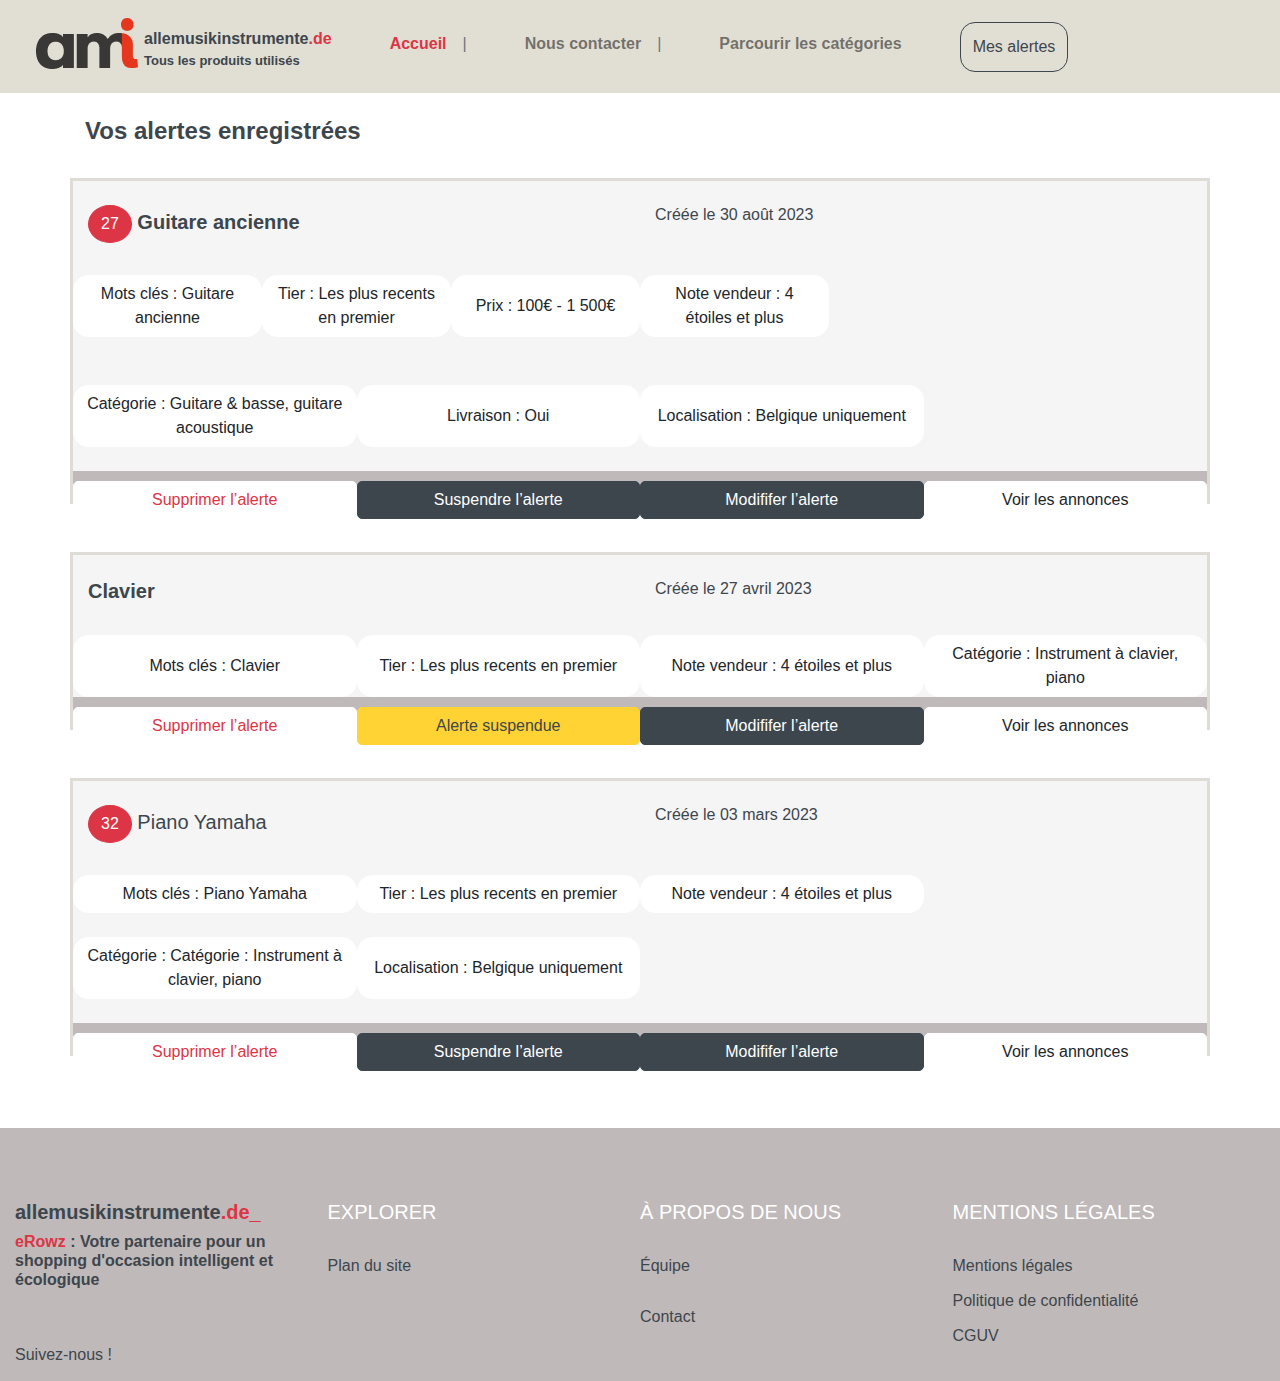
==== alerts.html @ 77f01dce "add assets" ====
<html>
    <head>
      <meta charset="utf-8">
      <meta name="viewport" content="width=device-width, initial-scale=1">
      <link rel="stylesheet" href="https://cdnjs.cloudflare.com/ajax/libs/font-awesome/6.4.2/css/all.min.css" integrity="sha512-z3gLpd7yknf1YoNbCzqRKc4qyor8gaKU1qmn+CShxbuBusANI9QpRohGBreCFkKxLhei6S9CQXFEbbKuqLg0DA==" crossorigin="anonymous" referrerpolicy="no-referrer" />
      <link rel="stylesheet" href="assets/css/bootstrap.css">
            <link rel="stylesheet" href="assets/css/style.css">
      <title>Document</title>
    </head>
    <body class="alert-body">
      <nav class="navbar navbar-expand-lg navbar-light main-nav">
          <a class="navbar-brand"><img src="assets\images\logo.png"></a>
         <button class="navbar-toggler" type="button" data-toggle="collapse" data-target="#navbarTogglerDemo01" aria-controls="navbarTogglerDemo01" aria-expanded="false" aria-label="Toggle navigation">
            <span class="fa fa-square"></span>
          </button>          
          <div class="collapse navbar-collapse" id="navbarTogglerDemo01">
          <ul class="navbar-nav mr-auto mt-2 mt-lg-0">
              <li class="nav-item brand-name">
          <a class="nav-link text-dark text-Lfont brandy-name" href="#">allemusikinstrumente<span class="text-danger">.de</span></a>
          <a class="nav-link text-dark text-sm quote">Tous les produits utilisés</a>
              </li>
              <li class="nav-item">
               <a class="nav-link text-danger" href="#">Accueil</a>
                    </li> 
               <span class="vertical-bar">&vert;</span>
           <li class="nav-item">
                <a class="nav-link" href="#">Nous contacter</a>
                    </li>
                   <span class="vertical-bar">&vert;</span>
      
          <li class="nav-item">
                 <a class="nav-link"  href="#">Parcourir les catégories</a>
           </li>
           <li class="nav-item text-Lfont"><button class="btn btn-outline-dark btn-bd-ra btn-nav"><i class="fa fa-bell"></i> Mes alertes</button></li>  
           <li class="nav-item">
               <a class="nav-link text-Lfont"><span class="fa fa-search"></span></a>
           </li>
           <li class="nav-item">
            <a class="nav-link"><span class="fa fa-ring"></span></a>
        </li> 
           </ul>
           </div>        
        </nav>
  <br>
    <div class="display-flex container">
         <h4 class="alert-head text-Lfont">Vos alertes enregistrées</h4>
         <button class="btn btn-danger btn-head"><span class="fa fa-bell"></span><span class="bell-text"> Créer une alerte</span></button>
    </div>
    <br>
    <div class="div-alert container">
      <br>
       <div class="row">
          <h5 class="text-Lfont col-md-6"><span class="btn btn-danger num">27</span> Guitare ancienne</h5>
          <h6 class="col-md-6">Créée le 30 août 2023</h6>
       </div>
       <br>
       <div class="row">
          <button class="col-lg-2 col-md-2 col-sm-2 col-12 mb-4 btn btn-light btn-bd-ra">Mots clés : Guitare ancienne</button>
          <button class="col-lg-2 col-md-2 col-sm-2 col-12 mb-4 btn btn-light btn-bd-ra">Tier : Les plus recents en premier</button>
          <button class="col-lg-2 col-md-2 col-sm-2 col-12 mb-4 btn btn-light btn-bd-ra">Prix : 100€ - 1 500€</button>
          <button class="col-lg-2 col-md-2 col-sm-2 col-12 mb-4 btn btn-light btn-bd-ra">Note vendeur : 4 étoiles et plus</button>
       </div>
       <br>
       <div class="row">
        <button class="col-md-3 btn btn-light btn-bd-ra">Catégorie : Guitare & basse, guitare acoustique</button>
        <button class="col-md-3 btn btn-light btn-bd-ra">Livraison : Oui</button>
        <button class="col-md-3 btn btn-light btn-bd-ra">Localisation : Belgique uniquement</button>
       </div>
       <br>
     <div class="row div-alert-down">
        <button class="col-md-3 text-danger btn btn-light"><span class="fa fa-bell text-dark"></span> Supprimer l’alerte</button>
        <button class="col-md-3 text-light btn btn-dark"><span class="fa fa-bell"></span> Suspendre l’alerte</button>
        <button class="col-md-3 text-light btn btn-dark"><span class="fa fa-pen"></span> Modififer l’alerte</button>
        <button class="col-md-3 btn-bd-ra btn-light btn"> Voir les annonces <span class="fa fa-right-arrow"></span></button>
     </div>
    </div>
    <br>
    <br>
    <div class="div-alert container">
      <br>
      <div class="row">
         <h5 class="text-Lfont col-md-6">Clavier</h5>
         <h6 class="col-md-6">Créée le 27 avril 2023</h6>
      </div>
      <br>
       <div class="row">
         <button class="col-md-3 btn btn-light btn-bd-ra">Mots clés : Clavier</button>
         <button class="col-md-3 btn btn-light btn-bd-ra">Tier : Les plus recents en premier</button>
         <button class="col-md-3 btn btn-light btn-bd-ra">Note vendeur : 4 étoiles et plus</button>
         <button class="col-md-3 btn btn-light btn-bd-ra">Catégorie : Instrument à clavier, piano</button>
       </div>
        <div class="row div-alert-down">
         <button class="col-md-3 text-danger btn btn-light"><span class="fa fa-bell text-dark"></span> Supprimer l’alerte</button>
         <button class="col-md-3 text-light btn btn-primary"><span class="fa fa-bell"></span> Alerte suspendue</button>
         <button class="col-md-3 text-light btn btn-dark"><span class="fa fa-pen"></span> Modififer l’alerte</button>
         <button class="col-md-3 btn-bd-ra btn-light btn"> Voir les annonces <span class="fa fa-right-arrow"></span></button>
        </div>        
    </div>
    <br><br>
    <div class="div-alert container">
      <br>
      <div class="row">
        <h5 class="col-md-6"><span class="num btn btn-danger">32</span> Piano Yamaha</h5>
        <h6 class="col-md-6">Créée le 03 mars 2023</h6>
      </div>
       <br>
       <div class="row">
         <button class="col-md-3 btn btn-light btn-bd-ra">Mots clés : Piano Yamaha</button>
         <button class="col-md-3 btn btn-light btn-bd-ra">Tier : Les plus recents en premier</button>
         <button class="col-md-3 btn btn-light btn-bd-ra">Note vendeur : 4 étoiles et plus</button>
       </div>
       <br>
       <div class="row">
         <button class="col-md-3 btn btn-light btn-bd-ra">Catégorie : Catégorie : Instrument à clavier, piano</button>
         <button class="col-md-3 btn btn-light btn-bd-ra">Localisation : Belgique uniquement</button>
       </div>
       <br>
        <div class="row div-alert-down">
         <button class="col-md-3 text-danger btn btn-light"><span class="fa fa-bell text-dark"></span> Supprimer l’alerte</button>
         <button class="col-md-3 text-light btn btn-dark"><span class="fa fa-bell"></span> Suspendre l’alerte</button>
         <button class="col-md-3 text-light btn btn-dark"><span class="fa fa-pen"></span> Modififer l’alerte</button>
         <button class="col-md-3 btn-bd-ra btn-light btn"> Voir les annonces <span class="fa fa-right-arrow"></span></button>
        </div>     
    </div>
    <br><br><br>
    <div class="footer">
      <br><br><br>
          <div class="row container-fluid">
             <div class="col-md-3">
                <h5 class="text-Lfont">allemusikinstrumente<span class="text-danger">.de_</span>
               </h5>
               <h6 class="text-Lfont"><span class="text-danger">eRowz </span>: Votre partenaire pour un shopping d'occasion intelligent et écologique
               </h6>
                 <br>
                 <br>
              <h6>Suivez-nous !</h6>
              <P></P>
              <div class="display-flex">
               <span class="fa fa-facebook"></span>
               <span class="fa fa-instagram"></span>
              <span class="fa fa-tiktok"></span>
              <span class="fa fa-linkeden"></span>
            </div>
             </div>
             <div class="col-md-3">
                <h5 class="text-light">EXPLORER</h5>
                <br>
                <h6>Plan du site</h6>
             </div>
             <div class="col-md-3">
                <h5 class="text-light">À PROPOS DE NOUS</h5>
                <br>
                 <h6>Équipe</h6>
                 <br>
                 <h6>Contact</h6>
             </div>
             <div class="col-md-3">
               <h5 class="text-light">MENTIONS LÉGALES</h5>
               <br>
               <h6>Mentions légales</h6>
               <p></p>
               <h6>Politique de confidentialité</h6>
               <p></p>
               <h6>CGUV</h6>
             </div>
          </div>
     </div>    
  </body>
  </html>
---- assets/css/style.css ----
/******* Bootstrap Theming ********/
/*!
 * Bootstrap v4.5.3 (https://getbootstrap.com/)
 * Copyright 2011-2020 The Bootstrap Authors
 * Copyright 2011-2020 Twitter, Inc.
 * Licensed under MIT (https://github.com/twbs/bootstrap/blob/main/LICENSE)
 */
 :root {
    --blue: #007bff;
    --indigo: #6610f2;
    --purple: #6f42c1;
    --pink: #e83e8c;
    --red: #dc3545;
    --orange: #fd7e14;
    --yellow: #ffc107;
    --green: #28a745;
    --teal: #20c997;
    --cyan: #17a2b8;
    --white: #fff;
    --gray: #6c757d;
    --gray-dark: #343a40;
    --primary: #FFD333;
    --secondary: #F5F5F5;
    --success: #28a745;
    --info: #17a2b8;
    --warning: #ffc107;
    --danger: #dc3545;
    --light: #FFFFFF;
    --dark: #3D464D;
    --breakpoint-xs: 0;
    --breakpoint-sm: 576px;
    --breakpoint-md: 768px;
    --breakpoint-lg: 992px;
    --breakpoint-xl: 1200px;
    --font-family-sans-serif: "Roboto", sans-serif;
    --font-family-monospace: SFMono-Regular, Menlo, Monaco, Consolas, "Liberation Mono", "Courier New", monospace;
  }
  
  *,
  *::before,
  *::after {
    box-sizing: border-box;
  }
  
  html {
    font-family: sans-serif;
    line-height: 1.15;
    -webkit-text-size-adjust: 100%;
    -webkit-tap-highlight-color: rgba(0, 0, 0, 0);
  }
  
  article, aside, figcaption, figure, footer, header, hgroup, main, nav, section {
    display: block;
  }
  
  body {
    margin: 0;
    font-family: "Roboto", sans-serif;
    font-size: 1rem;
    font-weight: 400;
    line-height: 1.5;
    color: #6C757D;
    text-align: left;
    background-color: #F5F5F5;
  }
  
  [tabindex="-1"]:focus:not(:focus-visible) {
    outline: 0 !important;
  }
  
  hr {
    box-sizing: content-box;
    height: 0;
    width: 80%;
    overflow: visible;
    color: white !important;
  }
  
  h1, h2, h3, h4, h5, h6 {
    margin-top: 0;
    margin-bottom: 0.5rem;
  }
  
  .ki{
    height: 60px;
    width:220px ;
  }
  p {
    margin-top: 0;
    margin-bottom: 1rem;
  }
  
  abbr[title],
  abbr[data-original-title] {
    text-decoration: underline;
    text-decoration: underline dotted;
    cursor: help;
    border-bottom: 0;
    text-decoration-skip-ink: none;
  }
  
  address {
    margin-bottom: 1rem;
    font-style: normal;
    line-height: inherit;
  }
  
  #log{
      font-size:x-large;
      font-weight: 600;
      font-family:Verdana, Geneva, Tahoma, sans-serif ;
      color: #212a2e;
  }
  
  ol,
  ul,
  dl {
    margin-top: 0;
    margin-bottom: 1rem;
  }
  
  ol ol,
  ul ul,
  ol ul,
  ul ol {
    margin-bottom: 0;
  }
  
  dt {
    font-weight: 700;
  }
  
  dd {
    margin-bottom: .5rem;
    margin-left: 0;
  }
  
  blockquote {
    margin: 0 0 1rem;
  }
  
  b,
  strong {
    font-weight: bolder;
  }
  
  small {
    font-size: 80%;
  }
  
  sub,
  sup {
    position: relative;
    font-size: 75%;
    line-height: 0;
    vertical-align: baseline;
  }
  
  sub {
    bottom: -.25em;
  }
  
  sup {
    top: -.5em;
  }
  
  a {
    color: #FFD333;
    text-decoration: none;
    background-color: transparent;
  }
  
  a:hover {
    color: #e6b400;
    text-decoration: underline;
  }
  
  a:not([href]):not([class]) {
    color: inherit;
    text-decoration: none;
  }
  
  a:not([href]):not([class]):hover {
    color: inherit;
    text-decoration: none;
  }
  
  pre,
  code,
  kbd,
  samp {
    font-family: SFMono-Regular, Menlo, Monaco, Consolas, "Liberation Mono", "Courier New", monospace;
    font-size: 1em;
  }
  
  pre {
    margin-top: 0;
    margin-bottom: 1rem;
    overflow: auto;
    -ms-overflow-style: scrollbar;
  }
  
  figure {
    margin: 0 0 1rem;
  }
  
  img {
    vertical-align: middle;
    border-style: none;
  }
  
  svg {
    overflow: hidden;
    vertical-align: middle;
  }
  
  table {
    border-collapse: collapse;
  }
  
  caption {
    padding-top: 0.75rem;
    padding-bottom: 0.75rem;
    color: #6c757d;
    text-align: left;
    caption-side: bottom;
  }
  
  th {
    text-align: inherit;
    text-align: -webkit-match-parent;
  }
  
  label {
    display: inline-block;
    margin-bottom: 0.5rem;
  }
  
  button {
    border-radius: 0;
  }
  
  button:focus {
    outline: 1px dotted;
    outline: 5px auto -webkit-focus-ring-color;
  }
  
  input,
  button,
  select,
  optgroup,
  textarea {
    margin: 0;
    font-family: inherit;
    font-size: inherit;
    line-height: inherit;
  }
  
  button,
  input {
    overflow: visible;
  }
  
  button,
  select {
    text-transform: none;
  }
  
  [role="button"] {
    cursor: pointer;
  }
  
  select {
    word-wrap: normal;
  }
  
  button,
  [type="button"],
  [type="reset"],
  [type="submit"] {
   -webkit-appearance: button;
  }
  
  button:not(:disabled),
  [type="button"]:not(:disabled),
  [type="reset"]:not(:disabled),
  [type="submit"]:not(:disabled) {
    cursor: pointer;
  }
  
  button::-moz-focus-inner,
  [type="button"]::-moz-focus-inner,
  [type="reset"]::-moz-focus-inner,
  [type="submit"]::-moz-focus-inner {
    padding: 0;
    border-style: none;
  }
  
  input[type="radio"],
  input[type="checkbox"] {
    box-sizing: border-box;
    padding: 0;
  }
  
  textarea {
    overflow: auto;
    resize: vertical;
  }
  
  fieldset {
    min-width: 0;
    padding: 0;
    margin: 0;
    border: 0;
  }
  
  legend {
    display: block;
    width: 100%;
    max-width: 100%;
    padding: 0;
    margin-bottom: .5rem;
    font-size: 1.5rem;
    line-height: inherit;
    color: inherit;
    white-space: normal;
  }
  
  @media (max-width: 1200px) {
    legend {
      font-size: calc(1.275rem + 0.3vw) ;
    }
  }
  
  progress {
    vertical-align: baseline;
  }
  
  [type="number"]::-webkit-inner-spin-button,
  [type="number"]::-webkit-outer-spin-button {
    height: auto;
  }
  
  [type="search"] {
    outline-offset: -2px;
    -webkit-appearance: none;
  }
  
  [type="search"]::-webkit-search-decoration {
    -webkit-appearance: none;
  }
  
  ::-webkit-file-upload-button {
    font: inherit;
    -webkit-appearance: button;
  }
  
  output {
    display: inline-block;
  }
  
  summary {
    display: list-item;
    cursor: pointer;
  }
  
  template {
    display: none;
  }
  
  [hidden] {
    display: none !important;
  }
  
  h1, h2, h3, h4, h5, h6,
  .h1, .h2, .h3, .h4, .h5, .h6 {
    margin-bottom: 0.5rem;
    font-weight: 500;
    line-height: 1.2;
    color: #3D464D;
  }
  
  h1, .h1 {
    font-size: 2.5rem;
  }
  
  @media (max-width: 1200px) {
    h1, .h1 {
      font-size: calc(1.375rem + 1.5vw) ;
    }
  }
  
  h2, .h2 {
    font-size: 2rem;
  }
  
  @media (max-width: 1200px) {
    h2, .h2 {
      font-size: calc(1.325rem + 0.9vw) ;
    }
  }
  
  h3, .h3 {
    font-size: 1.75rem;
  }
  
  @media (max-width: 1200px) {
    h3, .h3 {
      font-size: calc(1.3rem + 0.6vw) ;
    }
  }
  
  h4, .h4 {
    font-size: 1.5rem;
  }
  
  @media (max-width: 1200px) {
    h4, .h4 {
      font-size: calc(1.275rem + 0.3vw) ;
    }
  }
  
  h5, .h5 {
    font-size: 1.25rem;
  }
  
  h6, .h6 {
    font-size: 1rem;
  }
  
  .lead {
    font-size: 1.25rem;
    font-weight: 300;
  }
  
  .display-1 {
    font-size: 6rem;
    font-weight: 300;
    line-height: 1.2;
  }
  
  @media (max-width: 1200px) {
    .display-1 {
      font-size: calc(1.725rem + 5.7vw) ;
    }
  }
  
  .display-2 {
    font-size: 5.5rem;
    font-weight: 300;
    line-height: 1.2;
  }
  
  @media (max-width: 1200px) {
    .display-2 {
      font-size: calc(1.675rem + 5.1vw) ;
    }
  }
  
  .display-3 {
    font-size: 4.5rem;
    font-weight: 300;
    line-height: 1.2;
  }
  
  @media (max-width: 1200px) {
    .display-3 {
      font-size: calc(1.575rem + 3.9vw) ;
    }
  }
  
  .display-4 {
    font-size: 3.5rem;
    font-weight: 300;
    line-height: 1.2;
  }
  
  @media (max-width: 1200px) {
    .display-4 {
      font-size: calc(1.475rem + 2.7vw) ;
    }
  }
  
  hr {
    margin-top: 0;
    margin-bottom: 0;
    border: 0;
    border-top: 1px solid rgba(0, 0, 0, 0.1);
  }
  
  small,
  .small {
    font-size: 80%;
    font-weight: 400;
  }
  
  mark,
  .mark {
    padding: 0.2em;
    background-color: #fcf8e3;
  }
  
  .list-unstyled {
    padding-left: 0;
    list-style: none;
  }
  
  .list-inline {
    padding-left: 0;
    list-style: none;
  }
  
  .list-inline-item {
    display: inline-block;
  }
  
  .list-inline-item:not(:last-child) {
    margin-right: 0.5rem;
  }
  
  .initialism {
    font-size: 90%;
    text-transform: uppercase;
  }
  
  .blockquote {
    margin-bottom: 1rem;
    font-size: 1.25rem;
  }
  
  .blockquote-footer {
    display: block;
    font-size: 80%;
    color: #6c757d;
  }
  
  .blockquote-footer::before {
    content: "\2014\00A0";
  }
  
  .img-fluid {
    max-width: 100%;
    height: auto;
  }
  
  .img-thumbnail {
    padding: 0.25rem;
    background-color: #F5F5F5;
    border: 1px solid #dee2e6;
    max-width: 100%;
    height: auto;
  }
  
  .figure {
    display: inline-block;
  }
  
  .figure-img {
    margin-bottom: 0.5rem;
    line-height: 1;
  }
  
  .figure-caption {
    font-size: 90%;
    color: #6c757d;
  }
  
  code {
    font-size: 87.5%;
    color: #e83e8c;
    word-wrap: break-word;
  }
  
  a > code {
    color: inherit;
  }
  
  kbd {
    padding: 0.2rem 0.4rem;
    font-size: 87.5%;
    color: #fff;
    background-color: #212529;
  }
  
  kbd kbd {
    padding: 0;
    font-size: 100%;
    font-weight: 700;
  }
  
  pre {
    display: block;
    font-size: 87.5%;
    color: #212529;
  }
  
  pre code {
    font-size: inherit;
    color: inherit;
    word-break: normal;
  }
  
  .pre-scrollable {
    max-height: 340px;
    overflow-y: scroll;
  }
  
  .container,
  .container-fluid,
  .container-sm,
  .container-md,
  .container-lg,
  .container-xl {
    width: 100%;
    padding-right: 15px;
    padding-left: 15px;
    margin-right: auto;
    margin-left: auto;
  }
  
  @media (min-width: 576px) {
    .container, .container-sm {
      max-width: 540px;
    }
  
  }
  
  @media (min-width: 768px) {
    .container, .container-sm, .container-md {
      max-width: 720px;
    }
    .foot-down{
      margin-left: 150px;
    }
  }
  
  @media (min-width: 992px) {
    .container, .container-sm, .container-md, .container-lg {
      max-width: 960px;
    }
  }
  
  @media (min-width: 1200px) {
    .container, .container-sm, .container-md, .container-lg, .container-xl {
      max-width: 1140px;
    }
  }
  
  .row {
    display: flex;
    flex-wrap: wrap;
    margin-right: -15px;
    margin-left: -15px;
  }
  
  .no-gutters {
    margin-right: 0;
    margin-left: 0;
  }
  
  .no-gutters > .col,
  .no-gutters > [class*="col-"] {
    padding-right: 0;
    padding-left: 0;
  }
  
  .col-1, .col-2, .col-3, .col-4, .col-5, .col-6, .col-7, .col-8, .col-9, .col-10, .col-11, .col-12, .col,
  .col-auto, .col-sm-1, .col-sm-2, .col-sm-3, .col-sm-4, .col-sm-5, .col-sm-6, .col-sm-7, .col-sm-8, .col-sm-9, .col-sm-10, .col-sm-11, .col-sm-12, .col-sm,
  .col-sm-auto, .col-md-1, .col-md-2, .col-md-3, .col-md-4, .col-md-5, .col-md-6, .col-md-7, .col-md-8, .col-md-9, .col-md-10, .col-md-11, .col-md-12, .col-md,
  .col-md-auto, .col-lg-1, .col-lg-2, .col-lg-3, .col-lg-4, .col-lg-5, .col-lg-6, .col-lg-7, .col-lg-8, .col-lg-9, .col-lg-10, .col-lg-11, .col-lg-12, .col-lg,
  .col-lg-auto, .col-xl-1, .col-xl-2, .col-xl-3, .col-xl-4, .col-xl-5, .col-xl-6, .col-xl-7, .col-xl-8, .col-xl-9, .col-xl-10, .col-xl-11, .col-xl-12, .col-xl,
  .col-xl-auto {
    position: relative;
    width: 100%;
    padding-right: 15px;
    padding-left: 15px;
  }
  
  .col {
    flex-basis: 0;
    flex-grow: 1;
    max-width: 100%;
  }
  
  .row-cols-1 > * {
    flex: 0 0 100%;
    max-width: 100%;
  }
  
  .row-cols-2 > * {
    flex: 0 0 50%;
    max-width: 50%;
  }
  
  .row-cols-3 > * {
    flex: 0 0 33.33333%;
    max-width: 33.33333%;
  }
  
  .row-cols-4 > * {
    flex: 0 0 25%;
    max-width: 25%;
  }
  
  .row-cols-5 > * {
    flex: 0 0 20%;
    max-width: 20%;
  }
  
  .row-cols-6 > * {
    flex: 0 0 16.66667%;
    max-width: 16.66667%;
  }
  
  .col-auto {
    flex: 0 0 auto;
    width: auto;
    max-width: 100%;
  }
  
  .col-1 {
    flex: 0 0 8.33333%;
    max-width: 8.33333%;
  }
  
  .col-2 {
    flex: 0 0 16.66667%;
    max-width: 16.66667%;
  }
  
  .col-3 {
    flex: 0 0 25%;
    max-width: 25%;
  }
  
  .col-4 {
    flex: 0 0 33.33333%;
    max-width: 33.33333%;
  }
  
  .col-5 {
    flex: 0 0 41.66667%;
    max-width: 41.66667%;
  }
  
  .col-6 {
    flex: 0 0 50%;
    max-width: 50%;
  }
  
  .col-7 {
    flex: 0 0 58.33333%;
    max-width: 58.33333%;
  }
  
  .col-8 {
    flex: 0 0 66.66667%;
    max-width: 66.66667%;
  }
  
  .col-9 {
    flex: 0 0 75%;
    max-width: 75%;
  }
  
  .col-10 {
    flex: 0 0 83.33333%;
    max-width: 83.33333%;
  }
  
  .col-11 {
    flex: 0 0 91.66667%;
    max-width: 91.66667%;
  }
  
  .col-12 {
    flex: 0 0 100%;
    max-width: 100%;
  }
  
  .order-first {
    order: -1;
  }
  
  .order-last {
    order: 13;
  }
  
  .order-0 {
    order: 0;
  }
  
  .order-1 {
    order: 1;
  }
  
  .order-2 {
    order: 2;
  }
  
  .order-3 {
    order: 3;
  }
  
  .order-4 {
    order: 4;
  }
  
  .order-5 {
    order: 5;
  }
  
  .order-6 {
    order: 6;
  }
  
  .order-7 {
    order: 7;
  }
  
  .order-8 {
    order: 8;
  }
  
  .order-9 {
    order: 9;
  }
  
  .order-10 {
    order: 10;
  }
  
  .order-11 {
    order: 11;
  }
  
  .order-12 {
    order: 12;
  }
  
  .offset-1 {
    margin-left: 8.33333%;
  }
  
  .offset-2 {
    margin-left: 16.66667%;
  }
  
  .offset-3 {
    margin-left: 25%;
  }
  
  .offset-4 {
    margin-left: 33.33333%;
  }
  
  .offset-5 {
    margin-left: 41.66667%;
  }
  
  .offset-6 {
    margin-left: 50%;
  }
  
  .offset-7 {
    margin-left: 58.33333%;
  }
  
  .offset-8 {
    margin-left: 66.66667%;
  }
  
  .offset-9 {
    margin-left: 75%;
  }
  
  .offset-10 {
    margin-left: 83.33333%;
  }
  
  .offset-11 {
    margin-left: 91.66667%;
  }
  
  @media (min-width: 576px) {
    .col-sm {
      flex-basis: 0;
      flex-grow: 1;
      max-width: 100%;
    }
    .row-cols-sm-1 > * {
      flex: 0 0 100%;
      max-width: 100%;
    }
    .row-cols-sm-2 > * {
      flex: 0 0 50%;
      max-width: 50%;
    }
    .row-cols-sm-3 > * {
      flex: 0 0 33.33333%;
      max-width: 33.33333%;
    }
    .row-cols-sm-4 > * {
      flex: 0 0 25%;
      max-width: 25%;
    }
    .row-cols-sm-5 > * {
      flex: 0 0 20%;
      max-width: 20%;
    }
    .row-cols-sm-6 > * {
      flex: 0 0 16.66667%;
      max-width: 16.66667%;
    }
    .col-sm-auto {
      flex: 0 0 auto;
      width: auto;
      max-width: 100%;
    }
    .col-sm-1 {
      flex: 0 0 8.33333%;
      max-width: 8.33333%;
    }
    .col-sm-2 {
      flex: 0 0 16.66667%;
      max-width: 16.66667%;
    }
    .col-sm-3 {
      flex: 0 0 25%;
      max-width: 25%;
    }
    .col-sm-4 {
      flex: 0 0 33.33333%;
      max-width: 33.33333%;
    }
    .col-sm-5 {
      flex: 0 0 41.66667%;
      max-width: 41.66667%;
    }
    .col-sm-6 {
      flex: 0 0 50%;
      max-width: 50%;
    }
    .col-sm-7 {
      flex: 0 0 58.33333%;
      max-width: 58.33333%;
    }
    .col-sm-8 {
      flex: 0 0 66.66667%;
      max-width: 66.66667%;
    }
    .col-sm-9 {
      flex: 0 0 75%;
      max-width: 75%;
    }
    .col-sm-10 {
      flex: 0 0 83.33333%;
      max-width: 83.33333%;
    }
    .col-sm-11 {
      flex: 0 0 91.66667%;
      max-width: 91.66667%;
    }
    .col-sm-12 {
      flex: 0 0 100%;
      max-width: 100%;
    }
    .order-sm-first {
      order: -1;
    }
    .order-sm-last {
      order: 13;
    }
    .order-sm-0 {
      order: 0;
    }
    .order-sm-1 {
      order: 1;
    }
    .order-sm-2 {
      order: 2;
    }
    .order-sm-3 {
      order: 3;
    }
    .order-sm-4 {
      order: 4;
    }
    .order-sm-5 {
      order: 5;
    }
    .order-sm-6 {
      order: 6;
    }
    .order-sm-7 {
      order: 7;
    }
    .order-sm-8 {
      order: 8;
    }
    .order-sm-9 {
      order: 9;
    }
    .order-sm-10 {
      order: 10;
    }
    .order-sm-11 {
      order: 11;
    }
    .order-sm-12 {
      order: 12;
    }
    .offset-sm-0 {
      margin-left: 0;
    }
    .offset-sm-1 {
      margin-left: 8.33333%;
    }
    .offset-sm-2 {
      margin-left: 16.66667%;
    }
    .offset-sm-3 {
      margin-left: 25%;
    }
    .offset-sm-4 {
      margin-left: 33.33333%;
    }
    .offset-sm-5 {
      margin-left: 41.66667%;
    }
    .offset-sm-6 {
      margin-left: 50%;
    }
    .offset-sm-7 {
      margin-left: 58.33333%;
    }
    .offset-sm-8 {
      margin-left: 66.66667%;
    }
    .offset-sm-9 {
      margin-left: 75%;
    }
    .offset-sm-10 {
      margin-left: 83.33333%;
    }
    .offset-sm-11 {
      margin-left: 91.66667%;
    }
  }
  
  @media (min-width: 768px) {
    .col-md {
      flex-basis: 0;
      flex-grow: 1;
      max-width: 100%;
    }
    .row-cols-md-1 > * {
      flex: 0 0 100%;
      max-width: 100%;
    }
    .row-cols-md-2 > * {
      flex: 0 0 50%;
      max-width: 50%;
    }
    .row-cols-md-3 > * {
      flex: 0 0 33.33333%;
      max-width: 33.33333%;
    }
    .row-cols-md-4 > * {
      flex: 0 0 25%;
      max-width: 25%;
    }
    .row-cols-md-5 > * {
      flex: 0 0 20%;
      max-width: 20%;
    }
    .row-cols-md-6 > * {
      flex: 0 0 16.66667%;
      max-width: 16.66667%;
    }
    .col-md-auto {
      flex: 0 0 auto;
      width: auto;
      max-width: 100%;
    }
    .col-md-1 {
      flex: 0 0 8.33333%;
      max-width: 8.33333%;
    }
    .col-md-2 {
      flex: 0 0 16.66667%;
      max-width: 16.66667%;
    }
    .col-md-3 {
      flex: 0 0 25%;
      max-width: 25%;
    }
    .col-md-4 {
      flex: 0 0 33.33333%;
      max-width: 33.33333%;
    }
    .col-md-5 {
      flex: 0 0 41.66667%;
      max-width: 41.66667%;
    }
    .col-md-6 {
      flex: 0 0 50%;
      max-width: 50%;
    }
    .col-md-7 {
      flex: 0 0 58.33333%;
      max-width: 58.33333%;
    }
    .col-md-8 {
      flex: 0 0 66.66667%;
      max-width: 66.66667%;
    }
    .col-md-9 {
      flex: 0 0 75%;
      max-width: 75%;
    }
    .col-md-10 {
      flex: 0 0 83.33333%;
      max-width: 83.33333%;
    }
    .col-md-11 {
      flex: 0 0 91.66667%;
      max-width: 91.66667%;
    }
    .col-md-12 {
      flex: 0 0 100%;
      max-width: 100%;
    }
    .order-md-first {
      order: -1;
    }
    .order-md-last {
      order: 13;
    }
    .order-md-0 {
      order: 0;
    }
    .order-md-1 {
      order: 1;
    }
    .order-md-2 {
      order: 2;
    }
    .order-md-3 {
      order: 3;
    }
    .order-md-4 {
      order: 4;
    }
    .order-md-5 {
      order: 5;
    }
    .order-md-6 {
      order: 6;
    }
    .order-md-7 {
      order: 7;
    }
    .order-md-8 {
      order: 8;
    }
    .order-md-9 {
      order: 9;
    }
    .order-md-10 {
      order: 10;
    }
    .order-md-11 {
      order: 11;
    }
    .order-md-12 {
      order: 12;
    }
    .offset-md-0 {
      margin-left: 0;
    }
    .offset-md-1 {
      margin-left: 8.33333%;
    }
    .offset-md-2 {
      margin-left: 16.66667%;
    }
    .offset-md-3 {
      margin-left: 25%;
    }
    .offset-md-4 {
      margin-left: 33.33333%;
    }
    .offset-md-5 {
      margin-left: 41.66667%;
    }
    .offset-md-6 {
      margin-left: 50%;
    }
    .offset-md-7 {
      margin-left: 58.33333%;
    }
    .offset-md-8 {
      margin-left: 66.66667%;
    }
    .offset-md-9 {
      margin-left: 75%;
    }
    .offset-md-10 {
      margin-left: 83.33333%;
    }
    .offset-md-11 {
      margin-left: 91.66667%;
    }
  }
  
  @media (min-width: 992px) {
    .col-lg {
      flex-basis: 0;
      flex-grow: 1;
      max-width: 100%;
    }
    .row-cols-lg-1 > * {
      flex: 0 0 100%;
      max-width: 100%;
    }
    .row-cols-lg-2 > * {
      flex: 0 0 50%;
      max-width: 50%;
    }
    .row-cols-lg-3 > * {
      flex: 0 0 33.33333%;
      max-width: 33.33333%;
    }
    .row-cols-lg-4 > * {
      flex: 0 0 25%;
      max-width: 25%;
    }
    .row-cols-lg-5 > * {
      flex: 0 0 20%;
      max-width: 20%;
    }
    .row-cols-lg-6 > * {
      flex: 0 0 16.66667%;
      max-width: 16.66667%;
    }
    .col-lg-auto {
      flex: 0 0 auto;
      width: auto;
      max-width: 100%;
    }
    .col-lg-1 {
      flex: 0 0 8.33333%;
      max-width: 8.33333%;
    }
    .col-lg-2 {
      flex: 0 0 16.66667%;
      max-width: 16.66667%;
    }
    .col-lg-3 {
      flex: 0 0 25%;
      max-width: 25%;
    }
    .col-lg-4 {
      flex: 0 0 33.33333%;
      max-width: 33.33333%;
    }
    .col-lg-5 {
      flex: 0 0 41.66667%;
      max-width: 41.66667%;
    }
    .col-lg-6 {
      flex: 0 0 50%;
      max-width: 50%;
    }
    .col-lg-7 {
      flex: 0 0 58.33333%;
      max-width: 58.33333%;
    }
    .col-lg-8 {
      flex: 0 0 66.66667%;
      max-width: 66.66667%;
    }
    .col-lg-9 {
      flex: 0 0 75%;
      max-width: 75%;
    }
    .col-lg-10 {
      flex: 0 0 83.33333%;
      max-width: 83.33333%;
    }
    .col-lg-11 {
      flex: 0 0 91.66667%;
      max-width: 91.66667%;
    }
    .col-lg-12 {
      flex: 0 0 100%;
      max-width: 100%;
    }
    .order-lg-first {
      order: -1;
    }
    .order-lg-last {
      order: 13;
    }
    .order-lg-0 {
      order: 0;
    }
    .order-lg-1 {
      order: 1;
    }
    .order-lg-2 {
      order: 2;
    }
    .order-lg-3 {
      order: 3;
    }
    .order-lg-4 {
      order: 4;
    }
    .order-lg-5 {
      order: 5;
    }
    .order-lg-6 {
      order: 6;
    }
    .order-lg-7 {
      order: 7;
    }
    .order-lg-8 {
      order: 8;
    }
    .order-lg-9 {
      order: 9;
    }
    .order-lg-10 {
      order: 10;
    }
    .order-lg-11 {
      order: 11;
    }
    .order-lg-12 {
      order: 12;
    }
    .offset-lg-0 {
      margin-left: 0;
    }
    .offset-lg-1 {
      margin-left: 8.33333%;
    }
    .offset-lg-2 {
      margin-left: 16.66667%;
    }
    .offset-lg-3 {
      margin-left: 25%;
    }
    .offset-lg-4 {
      margin-left: 33.33333%;
    }
    .offset-lg-5 {
      margin-left: 41.66667%;
    }
    .offset-lg-6 {
      margin-left: 50%;
    }
    .offset-lg-7 {
      margin-left: 58.33333%;
    }
    .offset-lg-8 {
      margin-left: 66.66667%;
    }
    .offset-lg-9 {
      margin-left: 75%;
    }
    .offset-lg-10 {
      margin-left: 83.33333%;
    }
    .offset-lg-11 {
      margin-left: 91.66667%;
    }
  }
  
  @media (min-width: 1200px) {
    .col-xl {
      flex-basis: 0;
      flex-grow: 1;
      max-width: 100%;
    }
    .row-cols-xl-1 > * {
      flex: 0 0 100%;
      max-width: 100%;
    }
    .row-cols-xl-2 > * {
      flex: 0 0 50%;
      max-width: 50%;
    }
    .row-cols-xl-3 > * {
      flex: 0 0 33.33333%;
      max-width: 33.33333%;
    }
    .row-cols-xl-4 > * {
      flex: 0 0 25%;
      max-width: 25%;
    }
    .row-cols-xl-5 > * {
      flex: 0 0 20%;
      max-width: 20%;
    }
    .row-cols-xl-6 > * {
      flex: 0 0 16.66667%;
      max-width: 16.66667%;
    }
    .col-xl-auto {
      flex: 0 0 auto;
      width: auto;
      max-width: 100%;
    }
    .col-xl-1 {
      flex: 0 0 8.33333%;
      max-width: 8.33333%;
    }
    .col-xl-2 {
      flex: 0 0 16.66667%;
      max-width: 16.66667%;
    }
    .col-xl-3 {
      flex: 0 0 25%;
      max-width: 25%;
    }
    .col-xl-4 {
      flex: 0 0 33.33333%;
      max-width: 33.33333%;
    }
    .col-xl-5 {
      flex: 0 0 41.66667%;
      max-width: 41.66667%;
    }
    .col-xl-6 {
      flex: 0 0 50%;
      max-width: 50%;
    }
    .col-xl-7 {
      flex: 0 0 58.33333%;
      max-width: 58.33333%;
    }
    .col-xl-8 {
      flex: 0 0 66.66667%;
      max-width: 66.66667%;
    }
    .col-xl-9 {
      flex: 0 0 75%;
      max-width: 75%;
    }
    .col-xl-10 {
      flex: 0 0 83.33333%;
      max-width: 83.33333%;
    }
    .col-xl-11 {
      flex: 0 0 91.66667%;
      max-width: 91.66667%;
    }
    .col-xl-12 {
      flex: 0 0 100%;
      max-width: 100%;
    }
    .order-xl-first {
      order: -1;
    }
    .order-xl-last {
      order: 13;
    }
    .order-xl-0 {
      order: 0;
    }
    .order-xl-1 {
      order: 1;
    }
    .order-xl-2 {
      order: 2;
    }
    .order-xl-3 {
      order: 3;
    }
    .order-xl-4 {
      order: 4;
    }
    .order-xl-5 {
      order: 5;
    }
    .order-xl-6 {
      order: 6;
    }
    .order-xl-7 {
      order: 7;
    }
    .order-xl-8 {
      order: 8;
    }
    .order-xl-9 {
      order: 9;
    }
    .order-xl-10 {
      order: 10;
    }
    .order-xl-11 {
      order: 11;
    }
    .order-xl-12 {
      order: 12;
    }
    .offset-xl-0 {
      margin-left: 0;
    }
    .offset-xl-1 {
      margin-left: 8.33333%;
    }
    .offset-xl-2 {
      margin-left: 16.66667%;
    }
    .offset-xl-3 {
      margin-left: 25%;
    }
    .offset-xl-4 {
      margin-left: 33.33333%;
    }
    .offset-xl-5 {
      margin-left: 41.66667%;
    }
    .offset-xl-6 {
      margin-left: 50%;
    }
    .offset-xl-7 {
      margin-left: 58.33333%;
    }
    .offset-xl-8 {
      margin-left: 66.66667%;
    }
    .offset-xl-9 {
      margin-left: 75%;
    }
    .offset-xl-10 {
      margin-left: 83.33333%;
    }
    .offset-xl-11 {
      margin-left: 91.66667%;
    }
  }
  
  .table {
    width: 100%;
    margin-bottom: 1rem;
    color: #6C757D;
  }
  
  .table th,
  .table td {
    padding: 0.75rem;
    vertical-align: top;
    border-top: 1px solid #dee2e6;
  }
  
  .table thead th {
    vertical-align: bottom;
    border-bottom: 2px solid #dee2e6;
  }
  
  .table tbody + tbody {
    border-top: 2px solid #dee2e6;
  }
  
  .table-sm th,
  .table-sm td {
    padding: 0.3rem;
  }
  
  .table-bordered {
    border: 1px solid #dee2e6;
  }
  
  .table-bordered th,
  .table-bordered td {
    border: 1px solid #dee2e6;
  }
  
  .table-bordered thead th,
  .table-bordered thead td {
    border-bottom-width: 2px;
  }
  
  .table-borderless th,
  .table-borderless td,
  .table-borderless thead th,
  .table-borderless tbody + tbody {
    border: 0;
  }
  
  .table-striped tbody tr:nth-of-type(odd) {
    background-color: rgba(0, 0, 0, 0.05);
  }
  
  .table-hover tbody tr:hover {
    color: #6C757D;
    background-color: rgba(0, 0, 0, 0.075);
  }
  
  .table-primary,
  .table-primary > th,
  .table-primary > td {
    background-color: #fff3c6;
  }
  
  .table-primary th,
  .table-primary td,
  .table-primary thead th,
  .table-primary tbody + tbody {
    border-color: #ffe895;
  }
  
  .table-hover .table-primary:hover {
    background-color: #ffeead;
  }
  
  .table-hover .table-primary:hover > td,
  .table-hover .table-primary:hover > th {
    background-color: #ffeead;
  }
  
  .table-secondary,
  .table-secondary > th,
  .table-secondary > td {
    background-color: #fcfcfc;
  }
  
  .table-secondary th,
  .table-secondary td,
  .table-secondary thead th,
  .table-secondary tbody + tbody {
    border-color: #fafafa;
  }
  
  .table-hover .table-secondary:hover {
    background-color: #efefef;
  }
  
  .table-hover .table-secondary:hover > td,
  .table-hover .table-secondary:hover > th {
    background-color: #efefef;
  }
  
  .table-success,
  .table-success > th,
  .table-success > td {
    background-color: #c3e6cb;
  }
  
  .table-success th,
  .table-success td,
  .table-success thead th,
  .table-success tbody + tbody {
    border-color: #8fd19e;
  }
  
  .table-hover .table-success:hover {
    background-color: #b1dfbb;
  }
  
  .table-hover .table-success:hover > td,
  .table-hover .table-success:hover > th {
    background-color: #b1dfbb;
  }
  
  .table-info,
  .table-info > th,
  .table-info > td {
    background-color: #bee5eb;
  }
  
  .table-info th,
  .table-info td,
  .table-info thead th,
  .table-info tbody + tbody {
    border-color: #86cfda;
  }
  
  .table-hover .table-info:hover {
    background-color: #abdde5;
  }
  
  .table-hover .table-info:hover > td,
  .table-hover .table-info:hover > th {
    background-color: #abdde5;
  }
  
  .table-warning,
  .table-warning > th,
  .table-warning > td {
    background-color: #ffeeba;
  }
  
  .table-warning th,
  .table-warning td,
  .table-warning thead th,
  .table-warning tbody + tbody {
    border-color: #ffdf7e;
  }
  
  .table-hover .table-warning:hover {
    background-color: #ffe8a1;
  }
  
  .table-hover .table-warning:hover > td,
  .table-hover .table-warning:hover > th {
    background-color: #ffe8a1;
  }
  
  .table-danger,
  .table-danger > th,
  .table-danger > td {
    background-color: #f5c6cb;
  }
  
  .table-danger th,
  .table-danger td,
  .table-danger thead th,
  .table-danger tbody + tbody {
    border-color: #ed969e;
  }
  
  .table-hover .table-danger:hover {
    background-color: #f1b0b7;
  }
  
  .table-hover .table-danger:hover > td,
  .table-hover .table-danger:hover > th {
    background-color: #f1b0b7;
  }
  
  .table-light,
  .table-light > th,
  .table-light > td {
    background-color: white;
  }
  
  .table-light th,
  .table-light td,
  .table-light thead th,
  .table-light tbody + tbody {
    border-color: white;
  }
  
  .table-hover .table-light:hover {
    background-color: #f2f2f2;
  }
  
  .table-hover .table-light:hover > td,
  .table-hover .table-light:hover > th {
    background-color: #f2f2f2;
  }
  
  .table-dark,
  .table-dark > th,
  .table-dark > td {
    background-color: #c9cbcd;
  }
  
  .table-dark th,
  .table-dark td,
  .table-dark thead th,
  .table-dark tbody + tbody {
    border-color: #9a9fa2;
  }
  
  .table-hover .table-dark:hover {
    background-color: #bcbec1;
  }
  
  .table-hover .table-dark:hover > td,
  .table-hover .table-dark:hover > th {
    background-color: #bcbec1;
  }
  
  .table-active,
  .table-active > th,
  .table-active > td {
    background-color: rgba(0, 0, 0, 0.075);
  }
  
  .table-hover .table-active:hover {
    background-color: rgba(0, 0, 0, 0.075);
  }
  
  .table-hover .table-active:hover > td,
  .table-hover .table-active:hover > th {
    background-color: rgba(0, 0, 0, 0.075);
  }
  
  .table .thead-dark th {
    color: #fff;
    background-color: #343a40;
    border-color: #454d55;
  }
  
  .table .thead-light th {
    color: #495057;
    background-color: #e9ecef;
    border-color: #dee2e6;
  }
  
  .table-dark {
    color: #fff;
    background-color: #343a40;
  }
  
  .table-dark th,
  .table-dark td,
  .table-dark thead th {
    border-color: #454d55;
  }
  
  .table-dark.table-bordered {
    border: 0;
  }
  
  .table-dark.table-striped tbody tr:nth-of-type(odd) {
    background-color: rgba(255, 255, 255, 0.05);
  }
  
  .table-dark.table-hover tbody tr:hover {
    color: #fff;
    background-color: rgba(255, 255, 255, 0.075);
  }
  
  @media (max-width: 575.98px) {
    .table-responsive-sm {
      display: block;
      width: 100%;
      overflow-x: auto;
      -webkit-overflow-scrolling: touch;
    }
    .table-responsive-sm > .table-bordered {
      border: 0;
    }
      
    .nav-vis{
      display: block !important;
    }
  }
  
  @media (max-width: 767.98px) {
    .table-responsive{
      display: block;
      width: 100%;
      overflow-x: auto;
      -webkit-overflow-scrolling: touch;
    }
    .table-responsive-md > .table-bordered {
      border: 0;
    }
  }
  
  @media (max-width: 991.98px) {
    .table-responsive-lg {
      display: block;
      width: 100%;
      overflow-x: auto;
      -webkit-overflow-scrolling: touch;
    }
    .table-responsive-lg > .table-bordered {
      border: 0;
    }
  }
  
  @media (max-width: 1199.98px) {
    .table-responsive-xl {
      display: block;
      width: 100%;
      overflow-x: auto;
      -webkit-overflow-scrolling: touch;
    }
    .table-responsive-xl > .table-bordered {
      border: 0;
    }
  }
  
  .table-responsive {
    display: block;
    width: 100%;
    overflow-x: auto;
    -webkit-overflow-scrolling: touch;
  }
  
  .table-responsive > .table-bordered {
    border: 0;
  }
  
  .form-control {
    display: block;
    width: 100%;
    height: calc(1.5em + 0.75rem + 2px);
    padding: 0.375rem 0.75rem;
    font-size: 1rem;
    font-weight: 400;
    line-height: 1.5;
    color: #495057;
    background-color: #fff;
    background-clip: padding-box;
    border: 1px solid #ced4da;
    border-radius: 0;
    transition: border-color 0.15s ease-in-out, box-shadow 0.15s ease-in-out;
  }
  
  @media (prefers-reduced-motion: reduce) {
    .form-control {
      transition: none;
    }
  }
  
  .fa-google {
      background: 
        linear-gradient(to bottom left,transparent 49%,#fbbc05 50%) 0 25%/48% 40%,
        linear-gradient(to top    left,transparent 49%,#fbbc05 50%) 0 75%/48% 40%,
      
        linear-gradient(-40deg ,transparent 53%,#ea4335 54%),
        linear-gradient( 45deg ,transparent 46%,#4285f4 48%),
        #34a853;
      background-repeat:no-repeat;
      -webkit-background-clip: text;
      background-clip: text;
      color: transparent;
      -webkit-text-fill-color: transparent;
    }
  
  .bt-prmy{
      border: none;
      display: flex;
      height: 40px;
      border: 2px solid rgba(198, 215, 224, 0.61);
      border-radius: 50px;
      justify-content: center;   
  }
  
  .sgn{
    padding-top: 5px;
    padding-left: 10px;
  }
  
  
  .jumbo{
   margin-top: 20px;
   background-color: #fff;
  
  }
  
  .form-control::-ms-expand {
    background-color: transparent;
    border: 0;
  }
  
  .form-control:-moz-focusring {
    color: transparent;
    text-shadow: 0 0 0 #495057;
  }
  
  .form-control:focus {
    color: #495057;
    background-color: #fff;
    border-color: #ffefb3;
    outline: 0;
    box-shadow: none;
  }
  
  .form-control::placeholder {
    color: #999999;
    opacity: 1;
  }
  
  .form-control:disabled, .form-control[readonly] {
    background-color: #e9ecef;
    opacity: 1;
  }
  
  input[type="date"].form-control,
  input[type="time"].form-control,
  input[type="datetime-local"].form-control,
  input[type="month"].form-control {
    appearance: none;
  }
  
  select.form-control:focus::-ms-value {
    color: #495057;
    background-color: #fff;
  }
  
  .form-control-file,
  .form-control-range {
    display: block;
    width: 100%;
  }
  
  .col-form-label {
    padding-top: calc(0.375rem + 1px);
    padding-bottom: calc(0.375rem + 1px);
    margin-bottom: 0;
    font-size: inherit;
    line-height: 1.5;
  }
  
  .col-form-label-lg {
    padding-top: calc(0.5rem + 1px);
    padding-bottom: calc(0.5rem + 1px);
    font-size: 1.25rem;
    line-height: 1.5;
  }
  
  .col-form-label-sm {
    padding-top: calc(0.25rem + 1px);
    padding-bottom: calc(0.25rem + 1px);
    font-size: 0.875rem;
    line-height: 1.5;
  }
  
  .form-control-plaintext {
    display: block;
    width: 100%;
    padding: 0.375rem 0;
    margin-bottom: 0;
    font-size: 1rem;
    line-height: 1.5;
    color: #6C757D;
    background-color: transparent;
    border: solid transparent;
    border-width: 1px 0;
  }
  
  .form-control-plaintext.form-control-sm, .form-control-plaintext.form-control-lg {
    padding-right: 0;
    padding-left: 0;
  }
  
  .form-control-sm {
    height: calc(1.5em + 0.5rem + 2px);
    padding: 0.25rem 0.5rem;
    font-size: 0.875rem;
    line-height: 1.5;
  }
  
  .form-control-lg {
    height: calc(1.5em + 1rem + 2px);
    padding: 0.5rem 1rem;
    font-size: 1.25rem;
    line-height: 1.5;
  }
  
  select.form-control[size], select.form-control[multiple] {
    height: auto;
  }
  
  textarea.form-control {
    height: auto;
  }
  
  .form-group {
    margin-bottom: 1rem;
  }
  
  .form-text {
    display: block;
    margin-top: 0.25rem;
  }
  
  .form-row {
    display: flex;
    flex-wrap: wrap;
    margin-right: -5px;
    margin-left: -5px;
  }
  
  .form-row > .col,
  .form-row > [class*="col-"] {
    padding-right: 5px;
    padding-left: 5px;
  }
  
  .form-check {
    position: relative;
    display: block;
    padding-left: 1.25rem;
  }
  
  .form-check-input {
    position: absolute;
    margin-top: 0.3rem;
    margin-left: -1.25rem;
  }
  
  .form-check-input[disabled] ~ .form-check-label,
  .form-check-input:disabled ~ .form-check-label {
    color: #6c757d;
  }
  
  .form-check-label {
    margin-bottom: 0;
  }
  
  .form-check-inline {
    display: inline-flex;
    align-items: center;
    padding-left: 0;
    margin-right: 0.75rem;
  }
  
  .form-check-inline .form-check-input {
    position: static;
    margin-top: 0;
    margin-right: 0.3125rem;
    margin-left: 0;
  }
  
  .valid-feedback {
    display: none;
    width: 100%;
    margin-top: 0.25rem;
    font-size: 80%;
    color: #28a745;
  }
  
  .valid-tooltip {
    position: absolute;
    top: 100%;
    left: 0;
    z-index: 5;
    display: none;
    max-width: 100%;
    padding: 0.25rem 0.5rem;
    margin-top: .1rem;
    font-size: 0.875rem;
    line-height: 1.5;
    color: #fff;
    background-color: rgba(40, 167, 69, 0.9);
  }
  
  .was-validated :valid ~ .valid-feedback,
  .was-validated :valid ~ .valid-tooltip,
  .is-valid ~ .valid-feedback,
  .is-valid ~ .valid-tooltip {
    display: block;
  }
  
  .was-validated .form-control:valid, .form-control.is-valid {
    border-color: #28a745;
    padding-right: calc(1.5em + 0.75rem);
    background-image: url("data:image/svg+xml,%3csvg xmlns='http://www.w3.org/2000/svg' width='8' height='8' viewBox='0 0 8 8'%3e%3cpath fill='%2328a745' d='M2.3 6.73L.6 4.53c-.4-1.04.46-1.4 1.1-.8l1.1 1.4 3.4-3.8c.6-.63 1.6-.27 1.2.7l-4 4.6c-.43.5-.8.4-1.1.1z'/%3e%3c/svg%3e");
    background-repeat: no-repeat;
    background-position: right calc(0.375em + 0.1875rem) center;
    background-size: calc(0.75em + 0.375rem) calc(0.75em + 0.375rem);
  }
  
  .was-validated .form-control:valid:focus, .form-control.is-valid:focus {
    border-color: #28a745;
    box-shadow: 0 0 0 0.2rem rgba(40, 167, 69, 0.25);
  }
  
  .was-validated textarea.form-control:valid, textarea.form-control.is-valid {
    padding-right: calc(1.5em + 0.75rem);
    background-position: top calc(0.375em + 0.1875rem) right calc(0.375em + 0.1875rem);
  }
  
  .was-validated .custom-select:valid, .custom-select.is-valid {
    border-color: #28a745;
    padding-right: calc(0.75em + 2.3125rem);
    background: url("data:image/svg+xml,%3csvg xmlns='http://www.w3.org/2000/svg' width='4' height='5' viewBox='0 0 4 5'%3e%3cpath fill='%23343a40' d='M2 0L0 2h4zm0 5L0 3h4z'/%3e%3c/svg%3e") no-repeat right 0.75rem center/8px 10px, url("data:image/svg+xml,%3csvg xmlns='http://www.w3.org/2000/svg' width='8' height='8' viewBox='0 0 8 8'%3e%3cpath fill='%2328a745' d='M2.3 6.73L.6 4.53c-.4-1.04.46-1.4 1.1-.8l1.1 1.4 3.4-3.8c.6-.63 1.6-.27 1.2.7l-4 4.6c-.43.5-.8.4-1.1.1z'/%3e%3c/svg%3e") #fff no-repeat center right 1.75rem/calc(0.75em + 0.375rem) calc(0.75em + 0.375rem);
  }
  
  .was-validated .custom-select:valid:focus, .custom-select.is-valid:focus {
    border-color: #28a745;
    box-shadow: 0 0 0 0.2rem rgba(40, 167, 69, 0.25);
  }
  
  .was-validated .form-check-input:valid ~ .form-check-label, .form-check-input.is-valid ~ .form-check-label {
    color: #28a745;
  }
  
  .was-validated .form-check-input:valid ~ .valid-feedback,
  .was-validated .form-check-input:valid ~ .valid-tooltip, .form-check-input.is-valid ~ .valid-feedback,
  .form-check-input.is-valid ~ .valid-tooltip {
    display: block;
  }
  
  .was-validated .custom-control-input:valid ~ .custom-control-label, .custom-control-input.is-valid ~ .custom-control-label {
    color: #28a745;
  }
  
  .was-validated .custom-control-input:valid ~ .custom-control-label::before, .custom-control-input.is-valid ~ .custom-control-label::before {
    border-color: #28a745;
  }
  
  .was-validated .custom-control-input:valid:checked ~ .custom-control-label::before, .custom-control-input.is-valid:checked ~ .custom-control-label::before {
    border-color: #34ce57;
    background-color: #34ce57;
  }
  
  .was-validated .custom-control-input:valid:focus ~ .custom-control-label::before, .custom-control-input.is-valid:focus ~ .custom-control-label::before {
    box-shadow: 0 0 0 0.2rem rgba(40, 167, 69, 0.25);
  }
  
  .was-validated .custom-control-input:valid:focus:not(:checked) ~ .custom-control-label::before, .custom-control-input.is-valid:focus:not(:checked) ~ .custom-control-label::before {
    border-color: #28a745;
  }
  
  .was-validated .custom-file-input:valid ~ .custom-file-label, .custom-file-input.is-valid ~ .custom-file-label {
    border-color: #28a745;
  }
  
  .was-validated .custom-file-input:valid:focus ~ .custom-file-label, .custom-file-input.is-valid:focus ~ .custom-file-label {
    border-color: #28a745;
    box-shadow: 0 0 0 0.2rem rgba(40, 167, 69, 0.25);
  }
  
  .invalid-feedback {
    display: none;
    width: 100%;
    margin-top: 0.25rem;
    font-size: 80%;
    color: #dc3545;
  }
  
  .invalid-tooltip {
    position: absolute;
    top: 100%;
    left: 0;
    z-index: 5;
    display: none;
    max-width: 100%;
    padding: 0.25rem 0.5rem;
    margin-top: .1rem;
    font-size: 0.875rem;
    line-height: 1.5;
    color: #fff;
    background-color: rgba(220, 53, 69, 0.9);
  }
  
  .was-validated :invalid ~ .invalid-feedback,
  .was-validated :invalid ~ .invalid-tooltip,
  .is-invalid ~ .invalid-feedback,
  .is-invalid ~ .invalid-tooltip {
    display: block;
  }
  
  .was-validated .form-control:invalid, .form-control.is-invalid {
    border-color: #dc3545;
    padding-right: calc(1.5em + 0.75rem);
    background-image: url("data:image/svg+xml,%3csvg xmlns='http://www.w3.org/2000/svg' width='12' height='12' fill='none' stroke='%23dc3545' viewBox='0 0 12 12'%3e%3ccircle cx='6' cy='6' r='4.5'/%3e%3cpath stroke-linejoin='round' d='M5.8 3.6h.4L6 6.5z'/%3e%3ccircle cx='6' cy='8.2' r='.6' fill='%23dc3545' stroke='none'/%3e%3c/svg%3e");
    background-repeat: no-repeat;
    background-position: right calc(0.375em + 0.1875rem) center;
    background-size: calc(0.75em + 0.375rem) calc(0.75em + 0.375rem);
  }
  
  .was-validated .form-control:invalid:focus, .form-control.is-invalid:focus {
    border-color: #dc3545;
    box-shadow: 0 0 0 0.2rem rgba(220, 53, 69, 0.25);
  }
  
  .was-validated textarea.form-control:invalid, textarea.form-control.is-invalid {
    padding-right: calc(1.5em + 0.75rem);
    background-position: top calc(0.375em + 0.1875rem) right calc(0.375em + 0.1875rem);
  }
  
  .was-validated .custom-select:invalid, .custom-select.is-invalid {
    border-color: #dc3545;
    padding-right: calc(0.75em + 2.3125rem);
    background: url("data:image/svg+xml,%3csvg xmlns='http://www.w3.org/2000/svg' width='4' height='5' viewBox='0 0 4 5'%3e%3cpath fill='%23343a40' d='M2 0L0 2h4zm0 5L0 3h4z'/%3e%3c/svg%3e") no-repeat right 0.75rem center/8px 10px, url("data:image/svg+xml,%3csvg xmlns='http://www.w3.org/2000/svg' width='12' height='12' fill='none' stroke='%23dc3545' viewBox='0 0 12 12'%3e%3ccircle cx='6' cy='6' r='4.5'/%3e%3cpath stroke-linejoin='round' d='M5.8 3.6h.4L6 6.5z'/%3e%3ccircle cx='6' cy='8.2' r='.6' fill='%23dc3545' stroke='none'/%3e%3c/svg%3e") #fff no-repeat center right 1.75rem/calc(0.75em + 0.375rem) calc(0.75em + 0.375rem);
  }
  
  .was-validated .custom-select:invalid:focus, .custom-select.is-invalid:focus {
    border-color: #dc3545;
    box-shadow: 0 0 0 0.2rem rgba(220, 53, 69, 0.25);
  }
  
  .was-validated .form-check-input:invalid ~ .form-check-label, .form-check-input.is-invalid ~ .form-check-label {
    color: #dc3545;
  }
  
  .was-validated .form-check-input:invalid ~ .invalid-feedback,
  .was-validated .form-check-input:invalid ~ .invalid-tooltip, .form-check-input.is-invalid ~ .invalid-feedback,
  .form-check-input.is-invalid ~ .invalid-tooltip {
    display: block;
  }
  
  .was-validated .custom-control-input:invalid ~ .custom-control-label, .custom-control-input.is-invalid ~ .custom-control-label {
    color: #dc3545;
  }
  
  .was-validated .custom-control-input:invalid ~ .custom-control-label::before, .custom-control-input.is-invalid ~ .custom-control-label::before {
    border-color: #dc3545;
  }
  
  .was-validated .custom-control-input:invalid:checked ~ .custom-control-label::before, .custom-control-input.is-invalid:checked ~ .custom-control-label::before {
    border-color: #e4606d;
    background-color: #e4606d;
  }
  
  .was-validated .custom-control-input:invalid:focus ~ .custom-control-label::before, .custom-control-input.is-invalid:focus ~ .custom-control-label::before {
    box-shadow: 0 0 0 0.2rem rgba(220, 53, 69, 0.25);
  }
  
  .was-validated .custom-control-input:invalid:focus:not(:checked) ~ .custom-control-label::before, .custom-control-input.is-invalid:focus:not(:checked) ~ .custom-control-label::before {
    border-color: #dc3545;
  }
  
  .was-validated .custom-file-input:invalid ~ .custom-file-label, .custom-file-input.is-invalid ~ .custom-file-label {
    border-color: #dc3545;
  }
  
  .was-validated .custom-file-input:invalid:focus ~ .custom-file-label, .custom-file-input.is-invalid:focus ~ .custom-file-label {
    border-color: #dc3545;
    box-shadow: 0 0 0 0.2rem rgba(220, 53, 69, 0.25);
  }
  
  .form-inline {
    display: flex;
    flex-flow: row wrap;
    align-items: center;
  }
  
  .form-inline .form-check {
    width: 100%;
  }
  
  @media (min-width: 576px) {
    .form-inline label {
      display: flex;
      align-items: center;
      justify-content: center;
      margin-bottom: 0;
    }
    .form-inline .form-group {
      display: flex;
      flex: 0 0 auto;
      flex-flow: row wrap;
      align-items: center;
      margin-bottom: 0;
    }
    .form-inline .form-control {
      display: inline-block;
      width: auto;
      vertical-align: middle;
    }
    .form-inline .form-control-plaintext {
      display: inline-block;
    }
    .form-inline .input-group,
    .form-inline .custom-select {
      width: auto;
    }
    .form-inline .form-check {
      display: flex;
      align-items: center;
      justify-content: center;
      width: auto;
      padding-left: 0;
    }
    .form-inline .form-check-input {
      position: relative;
      flex-shrink: 0;
      margin-top: 0;
      margin-right: 0.25rem;
      margin-left: 0;
    }
    .form-inline .custom-control {
      align-items: center;
      justify-content: center;
    }
    .form-inline .custom-control-label {
      margin-bottom: 0;
    }
  }
  
  .btn {
    display: inline-block;
    font-weight: 400;
    color: #6C757D;
    text-align: center;
    vertical-align: middle;
    user-select: none;
    background-color: transparent;
    border: 1px solid transparent;
    padding: 0.375rem 0.75rem;
    font-size: 1rem;
    line-height: 1.5;
    border-radius: 0;
    transition: color 0.15s ease-in-out, background-color 0.15s ease-in-out, border-color 0.15s ease-in-out, box-shadow 0.15s ease-in-out;
  }
  
  @media (prefers-reduced-motion: reduce) {
    .btn {
      transition: none;
    }
  }
  
  .btn:hover {
    color: #6C757D;
    text-decoration: none;
  }
  
  .btn:focus, .btn.focus {
    outline: 0;
    box-shadow: none;
  }
  
  .btn.disabled, .btn:disabled {
    opacity: 0.65;
  }
  
  .btn:not(:disabled):not(.disabled) {
    cursor: pointer;
  }
  
  a.btn.disabled,
  fieldset:disabled a.btn {
    pointer-events: none;
  }
  
  .btn-primary {
    color: #212529;
    background-color: #FFD333;
    border-color: #FFD333;
  }
  
  .btn-primary:hover {
    color: #212529;
    background-color: #ffcb0d;
    border-color: #ffc800;
  }
  
  .btn-primary:focus, .btn-primary.focus {
    color: #212529;
    background-color: #ffcb0d;
    border-color: #ffc800;
    box-shadow: 0 0 0 0.2rem rgba(222, 185, 50, 0.5);
  }
  
  .btn-primary.disabled, .btn-primary:disabled {
    color: #212529;
    background-color: #FFD333;
    border-color: #FFD333;
  }
  
  .btn-primary:not(:disabled):not(.disabled):active, .btn-primary:not(:disabled):not(.disabled).active,
  .show > .btn-primary.dropdown-toggle {
    color: #212529;
    background-color: #ffc800;
    border-color: #f2be00;
  }
  
  .btn-primary:not(:disabled):not(.disabled):active:focus, .btn-primary:not(:disabled):not(.disabled).active:focus,
  .show > .btn-primary.dropdown-toggle:focus {
    box-shadow: 0 0 0 0.2rem rgba(222, 185, 50, 0.5);
  }
  
  .btn-secondary {
    color: #212529;
    background-color: #F5F5F5;
    border-color: #F5F5F5;
  }
  
  .btn-secondary:hover {
    color: #212529;
    background-color: #e2e2e2;
    border-color: gainsboro;
  }
  
  .btn-secondary:focus, .btn-secondary.focus {
    color: #212529;
    background-color: #e2e2e2;
    border-color: gainsboro;
    box-shadow: 0 0 0 0.2rem rgba(213, 214, 214, 0.5);
  }
  
  .btn-secondary.disabled, .btn-secondary:disabled {
    color: #212529;
    background-color: #F5F5F5;
    border-color: #F5F5F5;
  }
  
  .btn-secondary:not(:disabled):not(.disabled):active, .btn-secondary:not(:disabled):not(.disabled).active,
  .show > .btn-secondary.dropdown-toggle {
    color: #212529;
    background-color: gainsboro;
    border-color: #d5d5d5;
  }
  
  .btn-secondary:not(:disabled):not(.disabled):active:focus, .btn-secondary:not(:disabled):not(.disabled).active:focus,
  .show > .btn-secondary.dropdown-toggle:focus {
    box-shadow: 0 0 0 0.2rem rgba(213, 214, 214, 0.5);
  }
  
  .btn-success {
    color: #fff;
    background-color: #28a745;
    border-color: #28a745;
  }
  
  .btn-success:hover {
    color: #fff;
    background-color: #218838;
    border-color: #1e7e34;
  }
  
  .btn-success:focus, .btn-success.focus {
    color: #fff;
    background-color: #218838;
    border-color: #1e7e34;
    box-shadow: 0 0 0 0.2rem rgba(72, 180, 97, 0.5);
  }
  
  .btn-success.disabled, .btn-success:disabled {
    color: #fff;
    background-color: #28a745;
    border-color: #28a745;
  }
  
  .btn-success:not(:disabled):not(.disabled):active, .btn-success:not(:disabled):not(.disabled).active,
  .show > .btn-success.dropdown-toggle {
    color: #fff;
    background-color: #1e7e34;
    border-color: #1c7430;
  }
  
  .btn-success:not(:disabled):not(.disabled):active:focus, .btn-success:not(:disabled):not(.disabled).active:focus,
  .show > .btn-success.dropdown-toggle:focus {
    box-shadow: 0 0 0 0.2rem rgba(72, 180, 97, 0.5);
  }
  
  .btn-info {
    color: #fff;
    background-color: #17a2b8;
    border-color: #17a2b8;
  }
  
  .btn-info:hover {
    color: #fff;
    background-color: #138496;
    border-color: #117a8b;
  }
  
  .btn-info:focus, .btn-info.focus {
    color: #fff;
    background-color: #138496;
    border-color: #117a8b;
    box-shadow: 0 0 0 0.2rem rgba(58, 176, 195, 0.5);
  }
  
  .btn-info.disabled, .btn-info:disabled {
    color: #fff;
    background-color: #17a2b8;
    border-color: #17a2b8;
  }
  
  .btn-info:not(:disabled):not(.disabled):active, .btn-info:not(:disabled):not(.disabled).active,
  .show > .btn-info.dropdown-toggle {
    color: #fff;
    background-color: #117a8b;
    border-color: #10707f;
  }
  
  .btn-info:not(:disabled):not(.disabled):active:focus, .btn-info:not(:disabled):not(.disabled).active:focus,
  .show > .btn-info.dropdown-toggle:focus {
    box-shadow: 0 0 0 0.2rem rgba(58, 176, 195, 0.5);
  }
  
  .btn-warning {
    color: #212529;
    background-color: #ffc107;
    border-color: #ffc107;
  }
  
  .btn-warning:hover {
    color: #212529;
    background-color: #e0a800;
    border-color: #d39e00;
  }
  
  .btn-warning:focus, .btn-warning.focus {
    color: #212529;
    background-color: #e0a800;
    border-color: #d39e00;
    box-shadow: 0 0 0 0.2rem rgba(222, 170, 12, 0.5);
  }
  
  .btn-warning.disabled, .btn-warning:disabled {
    color: #212529;
    background-color: #ffc107;
    border-color: #ffc107;
  }
  
  .btn-warning:not(:disabled):not(.disabled):active, .btn-warning:not(:disabled):not(.disabled).active,
  .show > .btn-warning.dropdown-toggle {
    color: #212529;
    background-color: #d39e00;
    border-color: #c69500;
  }
  
  .btn-warning:not(:disabled):not(.disabled):active:focus, .btn-warning:not(:disabled):not(.disabled).active:focus,
  .show > .btn-warning.dropdown-toggle:focus {
    box-shadow: 0 0 0 0.2rem rgba(222, 170, 12, 0.5);
  }
  
  .btn-danger {
    color: #fff;
    background-color: #dc3545;
    border-color: #dc3545;
  }
  
  .btn-danger:hover {
    color: #fff;
    background-color: #c82333;
    border-color: #bd2130;
  }
  
  .btn-danger:focus, .btn-danger.focus {
    color: #fff;
    background-color: #c82333;
    border-color: #bd2130;
    box-shadow: 0 0 0 0.2rem rgba(225, 83, 97, 0.5);
  }
  
  .btn-danger.disabled, .btn-danger:disabled {
    color: #fff;
    background-color: #dc3545;
    border-color: #dc3545;
  }
  
  .btn-danger:not(:disabled):not(.disabled):active, .btn-danger:not(:disabled):not(.disabled).active,
  .show > .btn-danger.dropdown-toggle {
    color: #fff;
    background-color: #bd2130;
    border-color: #b21f2d;
  }
  
  .btn-danger:not(:disabled):not(.disabled):active:focus, .btn-danger:not(:disabled):not(.disabled).active:focus,
  .show > .btn-danger.dropdown-toggle:focus {
    box-shadow: 0 0 0 0.2rem rgba(225, 83, 97, 0.5);
  }
  
  .btn-light {
    color: #212529;
    background-color: #FFFFFF;
    border-color: #FFFFFF;
  }

  
  .btn-light:focus, .btn-light.focus {
    color: #212529;
    background-color: #ececec;
    border-color: #e6e6e6;
    box-shadow: 0 0 0 0.2rem rgba(222, 222, 223, 0.5);
  }
  
  .btn-light.disabled, .btn-light:disabled {
    color: #212529;
    background-color: #FFFFFF;
    border-color: #FFFFFF;
  }
  
  .btn-light:not(:disabled):not(.disabled):active, .btn-light:not(:disabled):not(.disabled).active,
  .show > .btn-light.dropdown-toggle {
    color: #212529;
    background-color: #e6e6e6;
    border-color: #dfdfdf;
  }
  
  .btn-light:not(:disabled):not(.disabled):active:focus, .btn-light:not(:disabled):not(.disabled).active:focus,
  .show > .btn-light.dropdown-toggle:focus {
    box-shadow: 0 0 0 0.2rem rgba(222, 222, 223, 0.5);
  }
  
  .btn-dark {
    color: #fff;
    background-color: #3D464D;
    border-color: #3D464D;
  }
  
  .btn-dark:hover {
    color: #fff;
    background-color: #2c3338;
    border-color: #262c31;
  }
  
  .btn-dark:focus, .btn-dark.focus {
    color: #fff;
    background-color: #2c3338;
    border-color: #262c31;
    box-shadow: 0 0 0 0.2rem rgba(90, 98, 104, 0.5);
  }
  
  .btn-dark.disabled, .btn-dark:disabled {
    color: #fff;
    background-color: #3D464D;
    border-color: #3D464D;
  }
  
  .btn-dark:not(:disabled):not(.disabled):active, .btn-dark:not(:disabled):not(.disabled).active,
  .show > .btn-dark.dropdown-toggle {
    color: #fff;
    background-color: #262c31;
    border-color: #212629;
  }
  
  .btn-dark:not(:disabled):not(.disabled):active:focus, .btn-dark:not(:disabled):not(.disabled).active:focus,
  .show > .btn-dark.dropdown-toggle:focus {
    box-shadow: 0 0 0 0.2rem rgba(90, 98, 104, 0.5);
  }
  
  .btn-outline-primary {
    color: #FFD333;
    border-color: #FFD333;
  }
  
  .btn-outline-primary:hover {
    color: #212529;
    background-color: #FFD333;
    border-color: #FFD333;
  }
  
  .btn-outline-primary:focus, .btn-outline-primary.focus {
    box-shadow: 0 0 0 0.2rem rgba(255, 211, 51, 0.5);
  }
  
  .btn-outline-primary.disabled, .btn-outline-primary:disabled {
    color: #FFD333;
    background-color: transparent;
  }
  
  .btn-outline-primary:not(:disabled):not(.disabled):active, .btn-outline-primary:not(:disabled):not(.disabled).active,
  .show > .btn-outline-primary.dropdown-toggle {
    color: #212529;
    background-color: #FFD333;
    border-color: #FFD333;
  }
  
  .btn-outline-primary:not(:disabled):not(.disabled):active:focus, .btn-outline-primary:not(:disabled):not(.disabled).active:focus,
  .show > .btn-outline-primary.dropdown-toggle:focus {
    box-shadow: 0 0 0 0.2rem rgba(255, 211, 51, 0.5);
  }
  
  .btn-outline-secondary {
    color: #F5F5F5;
    border-color: #F5F5F5;
  }
  
  .btn-outline-secondary:hover {
    color: #212529;
    background-color: #F5F5F5;
    border-color: #F5F5F5;
  }
  
  .btn-outline-secondary:focus, .btn-outline-secondary.focus {
    box-shadow: 0 0 0 0.2rem rgba(245, 245, 245, 0.5);
  }
  
  .btn-outline-secondary.disabled, .btn-outline-secondary:disabled {
    color: #F5F5F5;
    background-color: transparent;
  }
  
  .btn-outline-secondary:not(:disabled):not(.disabled):active, .btn-outline-secondary:not(:disabled):not(.disabled).active,
  .show > .btn-outline-secondary.dropdown-toggle {
    color: #212529;
    background-color: #F5F5F5;
    border-color: #F5F5F5;
  }
  
  .btn-outline-secondary:not(:disabled):not(.disabled):active:focus, .btn-outline-secondary:not(:disabled):not(.disabled).active:focus,
  .show > .btn-outline-secondary.dropdown-toggle:focus {
    box-shadow: 0 0 0 0.2rem rgba(245, 245, 245, 0.5);
  }
  
  .btn-outline-success {
    color: #28a745;
    border-color: #28a745;
  }
  
  .btn-outline-success:hover {
    color: #fff;
    background-color: #28a745;
    border-color: #28a745;
  }
  
  .btn-outline-success:focus, .btn-outline-success.focus {
    box-shadow: 0 0 0 0.2rem rgba(40, 167, 69, 0.5);
  }
  
  .btn-outline-success.disabled, .btn-outline-success:disabled {
    color: #28a745;
    background-color: transparent;
  }
  
  .btn-outline-success:not(:disabled):not(.disabled):active, .btn-outline-success:not(:disabled):not(.disabled).active,
  .show > .btn-outline-success.dropdown-toggle {
    color: #fff;
    background-color: #28a745;
    border-color: #28a745;
  }
  
  .btn-outline-success:not(:disabled):not(.disabled):active:focus, .btn-outline-success:not(:disabled):not(.disabled).active:focus,
  .show > .btn-outline-success.dropdown-toggle:focus {
    box-shadow: 0 0 0 0.2rem rgba(40, 167, 69, 0.5);
  }
  
  .btn-outline-info {
    color: #17a2b8;
    border-color: #17a2b8;
  }
  
  .btn-outline-info:hover {
    color: #fff;
    background-color: #17a2b8;
    border-color: #17a2b8;
  }
  
  .btn-outline-info:focus, .btn-outline-info.focus {
    box-shadow: 0 0 0 0.2rem rgba(23, 162, 184, 0.5);
  }
  
  .btn-outline-info.disabled, .btn-outline-info:disabled {
    color: #17a2b8;
    background-color: transparent;
  }
  
  .btn-outline-info:not(:disabled):not(.disabled):active, .btn-outline-info:not(:disabled):not(.disabled).active,
  .show > .btn-outline-info.dropdown-toggle {
    color: #fff;
    background-color: #17a2b8;
    border-color: #17a2b8;
  }
  
  .btn-outline-info:not(:disabled):not(.disabled):active:focus, .btn-outline-info:not(:disabled):not(.disabled).active:focus,
  .show > .btn-outline-info.dropdown-toggle:focus {
    box-shadow: 0 0 0 0.2rem rgba(23, 162, 184, 0.5);
  }
  
  .btn-outline-warning {
    color: #ffc107;
    border-color: #ffc107;
  }
  
  .btn-outline-warning:hover {
    color: #212529;
    background-color: #ffc107;
    border-color: #ffc107;
  }
  
  .btn-outline-warning:focus, .btn-outline-warning.focus {
    box-shadow: 0 0 0 0.2rem rgba(255, 193, 7, 0.5);
  }
  
  .btn-outline-warning.disabled, .btn-outline-warning:disabled {
    color: #ffc107;
    background-color: transparent;
  }
  
  .btn-outline-warning:not(:disabled):not(.disabled):active, .btn-outline-warning:not(:disabled):not(.disabled).active,
  .show > .btn-outline-warning.dropdown-toggle {
    color: #212529;
    background-color: #ffc107;
    border-color: #ffc107;
  }
  
  .btn-outline-warning:not(:disabled):not(.disabled):active:focus, .btn-outline-warning:not(:disabled):not(.disabled).active:focus,
  .show > .btn-outline-warning.dropdown-toggle:focus {
    box-shadow: 0 0 0 0.2rem rgba(255, 193, 7, 0.5);
  }
  
  .btn-outline-danger {
    color: #dc3545;
    border-color: #dc3545;
  }
  
  .btn-outline-danger:hover {
    color: #fff;
    background-color: #dc3545;
    border-color: #dc3545;
  }
  
  .btn-outline-danger:focus, .btn-outline-danger.focus {
    box-shadow: 0 0 0 0.2rem rgba(220, 53, 69, 0.5);
  }
  
  .btn-outline-danger.disabled, .btn-outline-danger:disabled {
    color: #dc3545;
    background-color: transparent;
  }
  
  .btn-outline-danger:not(:disabled):not(.disabled):active, .btn-outline-danger:not(:disabled):not(.disabled).active,
  .show > .btn-outline-danger.dropdown-toggle {
    color: #fff;
    background-color: #dc3545;
    border-color: #dc3545;
  }
  
  .btn-outline-danger:not(:disabled):not(.disabled):active:focus, .btn-outline-danger:not(:disabled):not(.disabled).active:focus,
  .show > .btn-outline-danger.dropdown-toggle:focus {
    box-shadow: 0 0 0 0.2rem rgba(220, 53, 69, 0.5);
  }
  
  .btn-outline-light {
    color: #FFFFFF;
    border-color: #FFFFFF;
  }
  
  .btn-outline-light:hover {
    color: #212529;
    background-color: #FFFFFF;
    border-color: #FFFFFF;
  }
  
  .btn-outline-light:focus, .btn-outline-light.focus {
    box-shadow: 0 0 0 0.2rem rgba(255, 255, 255, 0.5);
  }
  
  .btn-outline-light.disabled, .btn-outline-light:disabled {
    color: #FFFFFF;
    background-color: transparent;
  }
  
  .btn-outline-light:not(:disabled):not(.disabled):active, .btn-outline-light:not(:disabled):not(.disabled).active,
  .show > .btn-outline-light.dropdown-toggle {
    color: #212529;
    background-color: #FFFFFF;
    border-color: #FFFFFF;
  }
  
  .btn-outline-light:not(:disabled):not(.disabled):active:focus, .btn-outline-light:not(:disabled):not(.disabled).active:focus,
  .show > .btn-outline-light.dropdown-toggle:focus {
    box-shadow: 0 0 0 0.2rem rgba(255, 255, 255, 0.5);
  }
  
  .btn-outline-dark {
    color: #3D464D;
    border-color: #3D464D;
  }
  
  .btn-outline-dark:hover {
    color: #fff;
    background-color: #3D464D;
    border-color: #3D464D;
  }
  
  .btn-outline-dark:focus, .btn-outline-dark.focus {
    box-shadow: 0 0 0 0.2rem rgba(61, 70, 77, 0.5);
  }
  
  .btn-outline-dark.disabled, .btn-outline-dark:disabled {
    color: #3D464D;
    background-color: transparent;
  }
  
  .btn-outline-dark:not(:disabled):not(.disabled):active, .btn-outline-dark:not(:disabled):not(.disabled).active,
  .show > .btn-outline-dark.dropdown-toggle {
    color: #fff;
    background-color: #3D464D;
    border-color: #3D464D;
  }
  
  .btn-outline-dark:not(:disabled):not(.disabled):active:focus, .btn-outline-dark:not(:disabled):not(.disabled).active:focus,
  .show > .btn-outline-dark.dropdown-toggle:focus {
    box-shadow: 0 0 0 0.2rem rgba(61, 70, 77, 0.5);
  }
  
  .btn-link {
    font-weight: 400;
    color: #FFD333;
    text-decoration: none;
  }
  
  .btn-link:hover {
    color: #e6b400;
    text-decoration: underline;
  }
  
  .btn-link:focus, .btn-link.focus {
    text-decoration: underline;
  }
  
  .btn-link:disabled, .btn-link.disabled {
    color: #6c757d;
    pointer-events: none;
  }
  
  .btn-lg, .btn-group-lg > .btn {
    padding: 0.5rem 1rem;
    font-size: 1.25rem;
    line-height: 1.5;
    border-radius: 0;
  }
  
  .btn-sm, .btn-group-sm > .btn {
    padding: 0.25rem 0.5rem;
    font-size: 0.875rem;
    line-height: 1.5;
    border-radius: 0;
  }
  
  .btn-block {
    display: block;
    width: 100%;
  }
  
  .btn-block + .btn-block {
    margin-top: 0.5rem;
  }
  
  input[type="submit"].btn-block,
  input[type="reset"].btn-block,
  input[type="button"].btn-block {
    width: 100%;
  }
  
  .fade {
    transition: opacity 0.15s linear;
  }
  
  @media (prefers-reduced-motion: reduce) {
    .fade {
      transition: none;
    }
  }
  
  .fade:not(.show) {
    opacity: 0;
  }
  
  .collapse:not(.show) {
    display: none;
  }
  
  .collapsing {
    position: relative;
    height: 0;
    overflow: hidden;
    transition: height 0.35s ease;
  }
  
  @media (prefers-reduced-motion: reduce) {
    .collapsing {
      transition: none;
    }
  }
  
  .dropup,
  .dropright,
  .dropdown,
  .dropleft {
    position: relative;
  }
  
  .dropdown-toggle {
    white-space: nowrap;
  }
  
  .dropdown-toggle::after {
    display: inline-block;
    margin-left: 0.255em;
    vertical-align: 0.255em;
    content: "";
    border-top: 0.3em solid;
    border-right: 0.3em solid transparent;
    border-bottom: 0;
    border-left: 0.3em solid transparent;
  }
  
  .dropdown-toggle:empty::after {
    margin-left: 0;
  }
  
  .dropdown-menu {
    position: absolute;
    top: 100%;
    left: 0;
    z-index: 1000;
    display: none;
    float: left;
    min-width: 10rem;
    padding: 0.5rem 0;
    margin: 0.125rem 0 0;
    font-size: 1rem;
    color: #6C757D;
    text-align: left;
    list-style: none;
    background-color: #fff;
    background-clip: padding-box;
    border: 1px solid rgba(0, 0, 0, 0.15);
  }
  
  .dropdown-menu-left {
    right: auto;
    left: 0;
  }
  
  .dropdown-menu-right {
    right: 0;
    left: auto;
  }
  
  @media (min-width: 576px) {
    .dropdown-menu-sm-left {
      right: auto;
      left: 0;
    }
    .dropdown-menu-sm-right {
      right: 0;
      left: auto;
    }
  }
  
  @media (min-width: 768px) {
    .dropdown-menu-md-left {
      right: auto;
      left: 0;
    }
    .dropdown-menu-md-right {
      right: 0;
      left: auto;
    }
  }
  
  @media (min-width: 992px) {
    .dropdown-menu-lg-left {
      right: auto;
      left: 0;
    }
    .dropdown-menu-lg-right {
      right: 0;
      left: auto;
    }
  }
  
  @media (min-width: 1200px) {
    .dropdown-menu-xl-left {
      right: auto;
      left: 0;
    }
    .dropdown-menu-xl-right {
      right: 0;
      left: auto;
    }
  }
  
  .dropup .dropdown-menu {
    top: auto;
    bottom: 100%;
    margin-top: 0;
    margin-bottom: 0.125rem;
  }
  
  .dropup .dropdown-toggle::after {
    display: inline-block;
    margin-left: 0.255em;
    vertical-align: 0.255em;
    content: "";
    border-top: 0;
    border-right: 0.3em solid transparent;
    border-bottom: 0.3em solid;
    border-left: 0.3em solid transparent;
  }
  
  .dropup .dropdown-toggle:empty::after {
    margin-left: 0;
  }
  
  .dropright .dropdown-menu {
    top: 0;
    right: auto;
    left: 100%;
    margin-top: 0;
    margin-left: 0.125rem;
  }
  
  .dropright .dropdown-toggle::after {
    display: inline-block;
    margin-left: 0.255em;
    vertical-align: 0.255em;
    content: "";
    border-top: 0.3em solid transparent;
    border-right: 0;
    border-bottom: 0.3em solid transparent;
    border-left: 0.3em solid;
  }
  
  .dropright .dropdown-toggle:empty::after {
    margin-left: 0;
  }
  
  .dropright .dropdown-toggle::after {
    vertical-align: 0;
  }
  
  .dropleft .dropdown-menu {
    top: 0;
    right: 100%;
    left: auto;
    margin-top: 0;
    margin-right: 0.125rem;
  }
  
  .dropleft .dropdown-toggle::after {
    display: inline-block;
    margin-left: 0.255em;
    vertical-align: 0.255em;
    content: "";
  }
  
  .dropleft .dropdown-toggle::after {
    display: none;
  }
  
  .dropleft .dropdown-toggle::before {
    display: inline-block;
    margin-right: 0.255em;
    vertical-align: 0.255em;
    content: "";
    border-top: 0.3em solid transparent;
    border-right: 0.3em solid;
    border-bottom: 0.3em solid transparent;
  }
  
  .dropleft .dropdown-toggle:empty::after {
    margin-left: 0;
  }
  
  .dropleft .dropdown-toggle::before {
    vertical-align: 0;
  }
  
  .dropdown-menu[x-placement^="top"], .dropdown-menu[x-placement^="right"], .dropdown-menu[x-placement^="bottom"], .dropdown-menu[x-placement^="left"] {
    right: auto;
    bottom: auto;
  }
  
  .dropdown-divider {
    height: 0;
    margin: 0.5rem 0;
    overflow: hidden;
    border-top: 1px solid #e9ecef;
  }
  
  .dropdown-item {
    display: block;
    width: 100%;
    padding: 0.25rem 1.5rem;
    clear: both;
    font-weight: 400;
    color: #212529;
    text-align: inherit;
    white-space: nowrap;
    background-color: transparent;
    border: 0;
  }
  
  .dropdown-item:hover, .dropdown-item:focus {
    color: #16181b;
    text-decoration: none;
    background-color: #f8f9fa;
  }
  
  .dropdown-item.active, .dropdown-item:active {
    color: #fff;
    text-decoration: none;
    background-color: #FFD333;
  }
  
  .dropdown-item.disabled, .dropdown-item:disabled {
    color: #6c757d;
    pointer-events: none;
    background-color: transparent;
  }
  
  .dropdown-menu.show {
    display: block;
  }
  
  .dropdown-header {
    display: block;
    padding: 0.5rem 1.5rem;
    margin-bottom: 0;
    font-size: 0.875rem;
    color: #6c757d;
    white-space: nowrap;
  }
  
  .dropdown-item-text {
    display: block;
    padding: 0.25rem 1.5rem;
    color: #212529;
  }
  
  .btn-group,
  .btn-group-vertical {
    position: relative;
    display: inline-flex;
    vertical-align: middle;
  }
  
  .btn-group > .btn,
  .btn-group-vertical > .btn {
    position: relative;
    flex: 1 1 auto;
  }
  
  .btn-group > .btn:hover,
  .btn-group-vertical > .btn:hover {
    z-index: 1;
  }
  
  .btn-group > .btn:focus, .btn-group > .btn:active, .btn-group > .btn.active,
  .btn-group-vertical > .btn:focus,
  .btn-group-vertical > .btn:active,
  .btn-group-vertical > .btn.active {
    z-index: 1;
  }
  
  .btn-toolbar {
    display: flex;
    flex-wrap: wrap;
    justify-content: flex-start;
  }
  
  .btn-toolbar .input-group {
    width: auto;
  }
  
  .btn-group > .btn:not(:first-child),
  .btn-group > .btn-group:not(:first-child) {
    margin-left: -1px;
  }
  
  .dropdown-toggle-split {
    padding-right: 0.5625rem;
    padding-left: 0.5625rem;
  }
  
  .dropdown-toggle-split::after,
  .dropup .dropdown-toggle-split::after,
  .dropright .dropdown-toggle-split::after {
    margin-left: 0;
  }
  
  .dropleft .dropdown-toggle-split::before {
    margin-right: 0;
  }
  
  .btn-sm + .dropdown-toggle-split, .btn-group-sm > .btn + .dropdown-toggle-split {
    padding-right: 0.375rem;
    padding-left: 0.375rem;
  }
  
  .btn-lg + .dropdown-toggle-split, .btn-group-lg > .btn + .dropdown-toggle-split {
    padding-right: 0.75rem;
    padding-left: 0.75rem;
  }
  
  .btn-group-vertical {
    flex-direction: column;
    align-items: flex-start;
    justify-content: center;
  }
  
  .btn-group-vertical > .btn,
  .btn-group-vertical > .btn-group {
    width: 100%;
  }
  
  .btn-group-vertical > .btn:not(:first-child),
  .btn-group-vertical > .btn-group:not(:first-child) {
    margin-top: -1px;
  }
  
  .btn-group-toggle > .btn,
  .btn-group-toggle > .btn-group > .btn {
    margin-bottom: 0;
  }
  
  .btn-group-toggle > .btn input[type="radio"],
  .btn-group-toggle > .btn input[type="checkbox"],
  .btn-group-toggle > .btn-group > .btn input[type="radio"],
  .btn-group-toggle > .btn-group > .btn input[type="checkbox"] {
    position: absolute;
    clip: rect(0, 0, 0, 0);
    pointer-events: none;
  }
  
  .input-group {
    position: relative;
    display: flex;
    flex-wrap: wrap;
    align-items: stretch;
    width: 100%;
  }
  
  .input-group > .form-control,
  .input-group > .form-control-plaintext,
  .input-group > .custom-select,
  .input-group > .custom-file {
    position: relative;
    flex: 1 1 auto;
    width: 1%;
    min-width: 0;
    margin-bottom: 0;
  }
  
  .input-group > .form-control + .form-control,
  .input-group > .form-control + .custom-select,
  .input-group > .form-control + .custom-file,
  .input-group > .form-control-plaintext + .form-control,
  .input-group > .form-control-plaintext + .custom-select,
  .input-group > .form-control-plaintext + .custom-file,
  .input-group > .custom-select + .form-control,
  .input-group > .custom-select + .custom-select,
  .input-group > .custom-select + .custom-file,
  .input-group > .custom-file + .form-control,
  .input-group > .custom-file + .custom-select,
  .input-group > .custom-file + .custom-file {
    margin-left: -1px;
  }
  
  .input-group > .form-control:focus,
  .input-group > .custom-select:focus,
  .input-group > .custom-file .custom-file-input:focus ~ .custom-file-label {
    z-index: 3;
  }
  
  .input-group > .custom-file .custom-file-input:focus {
    z-index: 4;
  }
  
  .input-group > .custom-file {
    display: flex;
    align-items: center;
  }
  
  .input-group-prepend,
  .input-group-append {
    display: flex;
  }
  
  .input-group-prepend .btn,
  .input-group-append .btn {
    position: relative;
    z-index: 2;
  }
  
  .input-group-prepend .btn:focus,
  .input-group-append .btn:focus {
    z-index: 3;
  }
  
  .input-group-prepend .btn + .btn,
  .input-group-prepend .btn + .input-group-text,
  .input-group-prepend .input-group-text + .input-group-text,
  .input-group-prepend .input-group-text + .btn,
  .input-group-append .btn + .btn,
  .input-group-append .btn + .input-group-text,
  .input-group-append .input-group-text + .input-group-text,
  .input-group-append .input-group-text + .btn {
    margin-left: -1px;
  }
  
  .input-group-prepend {
    margin-right: -1px;
  }
  
  .input-group-append {
    margin-left: -1px;
  }
  
  .input-group-text {
    display: flex;
    align-items: center;
    padding: 0.375rem 0.75rem;
    margin-bottom: 0;
    font-size: 1rem;
    font-weight: 400;
    line-height: 1.5;
    color: #495057;
    text-align: center;
    white-space: nowrap;
    background-color: #e9ecef;
    border: 1px solid #ced4da;
  }
  
  .input-group-text input[type="radio"],
  .input-group-text input[type="checkbox"] {
    margin-top: 0;
  }
  
  .input-group-lg > .form-control:not(textarea),
  .input-group-lg > .custom-select {
    height: calc(1.5em + 1rem + 2px);
  }
  
  .input-group-lg > .form-control,
  .input-group-lg > .custom-select,
  .input-group-lg > .input-group-prepend > .input-group-text,
  .input-group-lg > .input-group-append > .input-group-text,
  .input-group-lg > .input-group-prepend > .btn,
  .input-group-lg > .input-group-append > .btn {
    padding: 0.5rem 1rem;
    font-size: 1.25rem;
    line-height: 1.5;
  }
  
  .input-group-sm > .form-control:not(textarea),
  .input-group-sm > .custom-select {
    height: calc(1.5em + 0.5rem + 2px);
  }
  
  .input-group-sm > .form-control,
  .input-group-sm > .custom-select,
  .input-group-sm > .input-group-prepend > .input-group-text,
  .input-group-sm > .input-group-append > .input-group-text,
  .input-group-sm > .input-group-prepend > .btn,
  .input-group-sm > .input-group-append > .btn {
    padding: 0.25rem 0.5rem;
    font-size: 0.875rem;
    line-height: 1.5;
  }
  
  .input-group-lg > .custom-select,
  .input-group-sm > .custom-select {
    padding-right: 1.75rem;
  }
  
  .custom-control {
    position: relative;
    z-index: 1;
    display: block;
    min-height: 1.5rem;
    padding-left: 1.5rem;
    color-adjust: exact;
  }
  
  .custom-control-inline {
    display: inline-flex;
    margin-right: 1rem;
  }
  
  .custom-control-input {
    position: absolute;
    left: 0;
    z-index: -1;
    width: 1rem;
    height: 1.25rem;
    opacity: 0;
  }
  
  .custom-control-input:checked ~ .custom-control-label::before {
    color: #fff;
    border-color: #FFD333;
    background-color: #FFD333;
  }
  
  .custom-control-input:focus ~ .custom-control-label::before {
    box-shadow: none;
  }
  
  .custom-control-input:focus:not(:checked) ~ .custom-control-label::before {
    border-color: #ffefb3;
  }
  
  .custom-control-input:not(:disabled):active ~ .custom-control-label::before {
    color: #fff;
    background-color: #fffae6;
    border-color: #fffae6;
  }
  
  .custom-control-input[disabled] ~ .custom-control-label, .custom-control-input:disabled ~ .custom-control-label {
    color: #6c757d;
  }
  
  .custom-control-input[disabled] ~ .custom-control-label::before, .custom-control-input:disabled ~ .custom-control-label::before {
    background-color: #e9ecef;
  }
  
  .custom-control-label {
    position: relative;
    margin-bottom: 0;
    vertical-align: top;
  }
  
  .custom-control-label::before {
    position: absolute;
    top: 0.25rem;
    left: -1.5rem;
    display: block;
    width: 1rem;
    height: 1rem;
    pointer-events: none;
    content: "";
    background-color: #fff;
    border: #adb5bd solid 1px;
  }
  
  .custom-control-label::after {
    position: absolute;
    top: 0.25rem;
    left: -1.5rem;
    display: block;
    width: 1rem;
    height: 1rem;
    content: "";
    background: no-repeat 50% / 50% 50%;
  }
  
  .custom-checkbox .custom-control-input:checked ~ .custom-control-label::after {
    background-image: url("data:image/svg+xml,%3csvg xmlns='http://www.w3.org/2000/svg' width='8' height='8' viewBox='0 0 8 8'%3e%3cpath fill='%23fff' d='M6.564.75l-3.59 3.612-1.538-1.55L0 4.26l2.974 2.99L8 2.193z'/%3e%3c/svg%3e");
  }
  
  .custom-checkbox .custom-control-input:indeterminate ~ .custom-control-label::before {
    border-color: #FFD333;
    background-color: #FFD333;
  }
  
  .custom-checkbox .custom-control-input:indeterminate ~ .custom-control-label::after {
    background-image: url("data:image/svg+xml,%3csvg xmlns='http://www.w3.org/2000/svg' width='4' height='4' viewBox='0 0 4 4'%3e%3cpath stroke='%23fff' d='M0 2h4'/%3e%3c/svg%3e");
  }
  
  .custom-checkbox .custom-control-input:disabled:checked ~ .custom-control-label::before {
    background-color: rgba(255, 211, 51, 0.5);
  }
  
  .custom-checkbox .custom-control-input:disabled:indeterminate ~ .custom-control-label::before {
    background-color: rgba(255, 211, 51, 0.5);
  }
  
  .custom-radio .custom-control-label::before {
    border-radius: 50%;
  }
  
  .custom-radio .custom-control-input:checked ~ .custom-control-label::after {
    background-image: url("data:image/svg+xml,%3csvg xmlns='http://www.w3.org/2000/svg' width='12' height='12' viewBox='-4 -4 8 8'%3e%3ccircle r='3' fill='%23fff'/%3e%3c/svg%3e");
  }
  
  .custom-radio .custom-control-input:disabled:checked ~ .custom-control-label::before {
    background-color: rgba(255, 211, 51, 0.5);
  }
  
  .custom-switch {
    padding-left: 2.25rem;
  }
  
  .custom-switch .custom-control-label::before {
    left: -2.25rem;
    width: 1.75rem;
    pointer-events: all;
    border-radius: 0.5rem;
  }
  
  .custom-switch .custom-control-label::after {
    top: calc(0.25rem + 2px);
    left: calc(-2.25rem + 2px);
    width: calc(1rem - 4px);
    height: calc(1rem - 4px);
    background-color: #adb5bd;
    border-radius: 0.5rem;
    transition: transform 0.15s ease-in-out, background-color 0.15s ease-in-out, border-color 0.15s ease-in-out, box-shadow 0.15s ease-in-out;
  }
  
  @media (prefers-reduced-motion: reduce) {
    .custom-switch .custom-control-label::after {
      transition: none;
    }
  }
  
  .custom-switch .custom-control-input:checked ~ .custom-control-label::after {
    background-color: #fff;
    transform: translateX(0.75rem);
  }
  
  .custom-switch .custom-control-input:disabled:checked ~ .custom-control-label::before {
    background-color: rgba(255, 211, 51, 0.5);
  }
  
  .custom-select {
    display: inline-block;
    width: 100%;
    height: calc(1.5em + 0.75rem + 2px);
    padding: 0.375rem 1.75rem 0.375rem 0.75rem;
    font-size: 1rem;
    font-weight: 400;
    line-height: 1.5;
    color: #495057;
    vertical-align: middle;
    background: #fff url("data:image/svg+xml,%3csvg xmlns='http://www.w3.org/2000/svg' width='4' height='5' viewBox='0 0 4 5'%3e%3cpath fill='%23343a40' d='M2 0L0 2h4zm0 5L0 3h4z'/%3e%3c/svg%3e") no-repeat right 0.75rem center/8px 10px;
    border: 1px solid #ced4da;
    border-radius: 0;
    appearance: none;
  }
  
  .custom-select:focus {
    border-color: #ffefb3;
    outline: 0;
    box-shadow: 0 0 0 0.2rem rgba(255, 211, 51, 0.25);
  }
  
  .custom-select:focus::-ms-value {
    color: #495057;
    background-color: #fff;
  }
  
  .custom-select[multiple], .custom-select[size]:not([size="1"]) {
    height: auto;
    padding-right: 0.75rem;
    background-image: none;
  }
  
  .custom-select:disabled {
    color: #6c757d;
    background-color: #e9ecef;
  }
  
  .custom-select::-ms-expand {
    display: none;
  }
  
  .custom-select:-moz-focusring {
    color: transparent;
    text-shadow: 0 0 0 #495057;
  }
  
  .custom-select-sm {
    height: calc(1.5em + 0.5rem + 2px);
    padding-top: 0.25rem;
    padding-bottom: 0.25rem;
    padding-left: 0.5rem;
    font-size: 0.875rem;
  }
  
  .custom-select-lg {
    height: calc(1.5em + 1rem + 2px);
    padding-top: 0.5rem;
    padding-bottom: 0.5rem;
    padding-left: 1rem;
    font-size: 1.25rem;
  }
  
  .custom-file {
    position: relative;
    display: inline-block;
    width: 100%;
    height: calc(1.5em + 0.75rem + 2px);
    margin-bottom: 0;
  }
  
  .custom-file-input {
    position: relative;
    z-index: 2;
    width: 100%;
    height: calc(1.5em + 0.75rem + 2px);
    margin: 0;
    opacity: 0;
  }
  
  .custom-file-input:focus ~ .custom-file-label {
    border-color: #ffefb3;
    box-shadow: none;
  }
  
  .custom-file-input[disabled] ~ .custom-file-label,
  .custom-file-input:disabled ~ .custom-file-label {
    background-color: #e9ecef;
  }
  
  .custom-file-input:lang(en) ~ .custom-file-label::after {
    content: "Browse";
  }
  
  .custom-file-input ~ .custom-file-label[data-browse]::after {
    content: attr(data-browse);
  }
  
  .custom-file-label {
    position: absolute;
    top: 0;
    right: 0;
    left: 0;
    z-index: 1;
    height: calc(1.5em + 0.75rem + 2px);
    padding: 0.375rem 0.75rem;
    font-weight: 400;
    line-height: 1.5;
    color: #495057;
    background-color: #fff;
    border: 1px solid #ced4da;
  }
  
  .custom-file-label::after {
    position: absolute;
    top: 0;
    right: 0;
    bottom: 0;
    z-index: 3;
    display: block;
    height: calc(1.5em + 0.75rem);
    padding: 0.375rem 0.75rem;
    line-height: 1.5;
    color: #495057;
    content: "Browse";
    background-color: #e9ecef;
    border-left: inherit;
  }
  
  .custom-range {
    width: 100%;
    height: 1.4rem;
    padding: 0;
    background-color: transparent;
    appearance: none;
  }
  
  .custom-range:focus {
    outline: none;
  }
  
  .custom-range:focus::-webkit-slider-thumb {
    box-shadow: 0 0 0 1px #F5F5F5, none;
  }
  
  .custom-range:focus::-moz-range-thumb {
    box-shadow: 0 0 0 1px #F5F5F5, none;
  }
  
  .custom-range:focus::-ms-thumb {
    box-shadow: 0 0 0 1px #F5F5F5, none;
  }
  
  .custom-range::-moz-focus-outer {
    border: 0;
  }
  
  .custom-range::-webkit-slider-thumb {
    width: 1rem;
    height: 1rem;
    margin-top: -0.25rem;
    background-color: #FFD333;
    border: 0;
    transition: background-color 0.15s ease-in-out, border-color 0.15s ease-in-out, box-shadow 0.15s ease-in-out;
    appearance: none;
  }
  
  @media (prefers-reduced-motion: reduce) {
    .custom-range::-webkit-slider-thumb {
      transition: none;
    }
  }
  
  .custom-range::-webkit-slider-thumb:active {
    background-color: #fffae6;
  }
  
  .custom-range::-webkit-slider-runnable-track {
    width: 100%;
    height: 0.5rem;
    color: transparent;
    cursor: pointer;
    background-color: #dee2e6;
    border-color: transparent;
  }
  
  .custom-range::-moz-range-thumb {
    width: 1rem;
    height: 1rem;
    background-color: #FFD333;
    border: 0;
    transition: background-color 0.15s ease-in-out, border-color 0.15s ease-in-out, box-shadow 0.15s ease-in-out;
    appearance: none;
  }
  
  @media (prefers-reduced-motion: reduce) {
    .custom-range::-moz-range-thumb {
      transition: none;
    }
  }
  
  .custom-range::-moz-range-thumb:active {
    background-color: #fffae6;
  }
  
  .custom-range::-moz-range-track {
    width: 100%;
    height: 0.5rem;
    color: transparent;
    cursor: pointer;
    background-color: #dee2e6;
    border-color: transparent;
  }
  
  .custom-range::-ms-thumb {
    width: 1rem;
    height: 1rem;
    margin-top: 0;
    margin-right: 0.2rem;
    margin-left: 0.2rem;
    background-color: #FFD333;
    border: 0;
    transition: background-color 0.15s ease-in-out, border-color 0.15s ease-in-out, box-shadow 0.15s ease-in-out;
    appearance: none;
  }
  
  @media (prefers-reduced-motion: reduce) {
    .custom-range::-ms-thumb {
      transition: none;
    }
  }
  
  .custom-range::-ms-thumb:active {
    background-color: #fffae6;
  }
  
  .custom-range::-ms-track {
    width: 100%;
    height: 0.5rem;
    color: transparent;
    cursor: pointer;
    background-color: transparent;
    border-color: transparent;
    border-width: 0.5rem;
  }
  
  .custom-range::-ms-fill-lower {
    background-color: #dee2e6;
  }
  
  .custom-range::-ms-fill-upper {
    margin-right: 15px;
    background-color: #dee2e6;
  }
  
  .custom-range:disabled::-webkit-slider-thumb {
    background-color: #adb5bd;
  }
  
  .custom-range:disabled::-webkit-slider-runnable-track {
    cursor: default;
  }
  
  .custom-range:disabled::-moz-range-thumb {
    background-color: #adb5bd;
  }
  
  .custom-range:disabled::-moz-range-track {
    cursor: default;
  }
  
  .custom-range:disabled::-ms-thumb {
    background-color: #adb5bd;
  }
  
  .custom-control-label::before,
  .custom-file-label,
  .custom-select {
    transition: background-color 0.15s ease-in-out, border-color 0.15s ease-in-out, box-shadow 0.15s ease-in-out;
  }
  
  @media (prefers-reduced-motion: reduce) {
    .custom-control-label::before,
    .custom-file-label,
    .custom-select {
      transition: none;
    }
  }
  
  .nav {
    display: flex;
    flex-wrap: wrap;
    padding-left: 0;
    margin-bottom: 0;
    list-style: none;
  }
  
  .nav-link {
    display: block;
    padding: 0.5rem 1rem;
  }
  
  .nav-link:hover, .nav-link:focus {
    text-decoration: none;
  }
  
  .nav-link.disabled {
    color: #6c757d;
    pointer-events: none;
    cursor: default;
  }
  
  .nav-tabs {
    border-bottom: 1px solid #dee2e6;
  }
  
  .nav-tabs .nav-item {
    margin-bottom: -1px;
  }
  
  .nav-tabs .nav-link {
    border: 1px solid transparent;
  }
  
  .nav-tabs .nav-link:hover, .nav-tabs .nav-link:focus {
    border-color: #e9ecef #e9ecef #dee2e6;
  }
  
  .nav-tabs .nav-link.disabled {
    color: #6c757d;
    background-color: transparent;
    border-color: transparent;
  }
  
  .nav-tabs .nav-link.active,
  .nav-tabs .nav-item.show .nav-link {
    color: #495057;
    background-color: #F5F5F5;
    border-color: #dee2e6 #dee2e6 #F5F5F5;
  }
  
  .nav-tabs .dropdown-menu {
    margin-top: -1px;
  }
  
  .nav-pills .nav-link.active,
  .nav-pills .show > .nav-link {
    color: #fff;
    background-color: #FFD333;
  }
  
  .nav-fill > .nav-link,
  .nav-fill .nav-item {
    flex: 1 1 auto;
    text-align: center;
  }
  
  .nav-justified > .nav-link,
  .nav-justified .nav-item {
    flex-basis: 0;
    flex-grow: 1;
    text-align: center;
  }
  
  .tab-content > .tab-pane {
    display: none;
  }
  
  .tab-content > .active {
    display: block;
  }
  
  .navbar {
    position: relative;
    display: flex;
    flex-wrap: wrap;
    align-items: center;
    justify-content: space-between;
    padding: 0.5rem 1rem;
  }
  
  .navbar .container,
  .navbar .container-fluid, .navbar .container-sm, .navbar .container-md, .navbar .container-lg, .navbar .container-xl {
    display: flex;
    flex-wrap: wrap;
    align-items: center;
    justify-content: space-between;
  }
  
  .navbar-brand {
    display: inline-block;
    padding-top: 0.3125rem;
    padding-bottom: 0.3125rem;
    margin-right: 1rem;
    font-size: 1.25rem;
    line-height: inherit;
    white-space: nowrap;
  }
  
  .navbar-brand:hover, .navbar-brand:focus {
    text-decoration: none;
  }
  
  .navbar-nav {
    display: flex;
    flex-direction: column;
    padding-left: 0;
    margin-bottom: 0;
    list-style: none;
  }
  
  .navbar-nav .nav-link {
    padding-right: 0;
    padding-left: 0;
  }
  
  .navbar-nav .dropdown-menu {
    position: static;
    float: none;
  }
  
  .navbar-text {
    display: inline-block;
    padding-top: 0.5rem;
    padding-bottom: 0.5rem;
  }
  
  .navbar-collapse {
    flex-basis: 100%;
    flex-grow: 1;
    align-items: center;
  }
  
  .navbar-toggler {
    padding: 0.25rem 0.75rem;
    font-size: 1.25rem;
    line-height: 1;
    background-color: transparent;
    border: 1px solid transparent;
  }
  
  .navbar-toggler:hover, .navbar-toggler:focus {
    text-decoration: none;
  }
  
  .navbar-toggler-icon {
    display: inline-block;
    width: 1.5em;
    height: 1.5em;
    vertical-align: middle;
    content: "";
    background: no-repeat center center;
    background-size: 100% 100%;
  }
  
  @media (max-width: 575.98px) {
    .navbar-expand-sm > .container,
    .navbar-expand-sm > .container-fluid, .navbar-expand-sm > .container-sm, .navbar-expand-sm > .container-md, .navbar-expand-sm > .container-lg, .navbar-expand-sm > .container-xl {
      padding-right: 0;
      padding-left: 0;
    }
  }
  
  @media (min-width: 576px) {
    .navbar-expand-sm {
      flex-flow: row nowrap;
      justify-content: flex-start;
    }
    .navbar-expand-sm .navbar-nav {
      flex-direction: row;
    }
    .navbar-expand-sm .navbar-nav .dropdown-menu {
      position: absolute;
    }
    .navbar-expand-sm .navbar-nav .nav-link {
      padding-right: 0.5rem;
      padding-left: 0.5rem;
    }
    .navbar-expand-sm > .container,
    .navbar-expand-sm > .container-fluid, .navbar-expand-sm > .container-sm, .navbar-expand-sm > .container-md, .navbar-expand-sm > .container-lg, .navbar-expand-sm > .container-xl {
      flex-wrap: nowrap;
    }
    .navbar-expand-sm .navbar-collapse {
      display: flex !important;
      flex-basis: auto;
    }
    .navbar-expand-sm .navbar-toggler {
      display: none;
    }
  }
  
  @media (max-width: 767.98px) {
    .navbar-expand-md > .container,
    .navbar-expand-md > .container-fluid, .navbar-expand-md > .container-sm, .navbar-expand-md > .container-md, .navbar-expand-md > .container-lg, .navbar-expand-md > .container-xl {
      padding-right: 0;
      padding-left: 0;
    }
  }
  
  @media (min-width: 768px) {
    .navbar-expand-md {
      flex-flow: row nowrap;
      justify-content: flex-start;
    }
    .navbar-expand-md .navbar-nav {
      flex-direction: row;
    }
    .navbar-expand-md .navbar-nav .dropdown-menu {
      position: absolute;
    }
    .navbar-expand-md .navbar-nav .nav-link {
      padding-right: 0.5rem;
      padding-left: 0.5rem;
    }
    .navbar-expand-md > .container,
    .navbar-expand-md > .container-fluid, .navbar-expand-md > .container-sm, .navbar-expand-md > .container-md, .navbar-expand-md > .container-lg, .navbar-expand-md > .container-xl {
      flex-wrap: nowrap;
    }
    .navbar-expand-md .navbar-collapse {
      display: flex !important;
      flex-basis: auto;
    }
    .navbar-expand-md .navbar-toggler {
      display: none;
    }
  }
  
  @media (max-width: 991.98px) {
    .navbar-expand-lg > .container,
    .navbar-expand-lg > .container-fluid, .navbar-expand-lg > .container-sm, .navbar-expand-lg > .container-md, .navbar-expand-lg > .container-lg, .navbar-expand-lg > .container-xl {
      padding-right: 0;
      padding-left: 0;
    }
  }
  
  @media (min-width: 992px) {
    .navbar-expand-lg {
      flex-flow: row nowrap;
      justify-content: flex-start;
    }
    .navbar-expand-lg .navbar-nav {
      flex-direction: row;
    }
    .navbar-expand-lg .navbar-nav .dropdown-menu {
      position: absolute;
    }
    .navbar-expand-lg .navbar-nav .nav-link {
      padding-right: 0.5rem;
      padding-left: 0.5rem;
    }
    .navbar-expand-lg > .container,
    .navbar-expand-lg > .container-fluid, .navbar-expand-lg > .container-sm, .navbar-expand-lg > .container-md, .navbar-expand-lg > .container-lg, .navbar-expand-lg > .container-xl {
      flex-wrap: nowrap;
    }
    .navbar-expand-lg .navbar-collapse {
      display: flex !important;
      flex-basis: auto;
    }
    .navbar-expand-lg .navbar-toggler {
      display: none;
    }
  }
  
  @media (max-width: 1199.98px) {
    .navbar-expand-xl > .container,
    .navbar-expand-xl > .container-fluid, .navbar-expand-xl > .container-sm, .navbar-expand-xl > .container-md, .navbar-expand-xl > .container-lg, .navbar-expand-xl > .container-xl {
      padding-right: 0;
      padding-left: 0;
    }
  }
  
  @media (min-width: 1200px) {
    .navbar-expand-xl {
      flex-flow: row nowrap;
      justify-content: flex-start;
    }
    .navbar-expand-xl .navbar-nav {
      flex-direction: row;
    }
    .navbar-expand-xl .navbar-nav .dropdown-menu {
      position: absolute;
    }
    .navbar-expand-xl .navbar-nav .nav-link {
      padding-right: 0.5rem;
      padding-left: 0.5rem;
    }
    .navbar-expand-xl > .container,
    .navbar-expand-xl > .container-fluid, .navbar-expand-xl > .container-sm, .navbar-expand-xl > .container-md, .navbar-expand-xl > .container-lg, .navbar-expand-xl > .container-xl {
      flex-wrap: nowrap;
    }
    .navbar-expand-xl .navbar-collapse {
      display: flex !important;
      flex-basis: auto;
    }
    .navbar-expand-xl .navbar-toggler {
      display: none;
    }
  }
  
  .navbar-expand {
    flex-flow: row nowrap;
    justify-content: flex-start;
  }
  
  .navbar-expand > .container,
  .navbar-expand > .container-fluid, .navbar-expand > .container-sm, .navbar-expand > .container-md, .navbar-expand > .container-lg, .navbar-expand > .container-xl {
    padding-right: 0;
    padding-left: 0;
  }
  
  .navbar-expand .navbar-nav {
    flex-direction: row;
  }
  
  .navbar-expand .navbar-nav .dropdown-menu {
    position: absolute;
  }
  
  .navbar-expand .navbar-nav .nav-link {
    padding-right: 0.5rem;
    padding-left: 0.5rem;
  }
  
  .navbar-expand > .container,
  .navbar-expand > .container-fluid, .navbar-expand > .container-sm, .navbar-expand > .container-md, .navbar-expand > .container-lg, .navbar-expand > .container-xl {
    flex-wrap: nowrap;
  }
  
  .navbar-expand .navbar-collapse {
    display: flex !important;
    flex-basis: auto;
  }
  
  .navbar-expand .navbar-toggler {
    display: none;
  }
  
  .navbar-light .navbar-brand {
    color: rgba(0, 0, 0, 0.9);
  }
  
  .navbar-light .navbar-brand:hover, .navbar-light .navbar-brand:focus {
    color: rgba(0, 0, 0, 0.9);
  }
  
  .navbar-light .navbar-nav .nav-link {
    color: rgba(0, 0, 0, 0.5);
  }
  
  .navbar-light .navbar-nav .nav-link:hover, .navbar-light .navbar-nav .nav-link:focus {
    color: rgba(0, 0, 0, 0.7);
  }
  
  .navbar-light .navbar-nav .nav-link.disabled {
    color: rgba(0, 0, 0, 0.3);
  }
  
  .navbar-light .navbar-nav .show > .nav-link,
  .navbar-light .navbar-nav .active > .nav-link,
  .navbar-light .navbar-nav .nav-link.show,
  .navbar-light .navbar-nav .nav-link.active {
    color: rgba(0, 0, 0, 0.9);
  }
  
  .navbar-light .navbar-toggler {
    color: rgba(0, 0, 0, 0.5);
    border-color: rgba(0, 0, 0, 0.1);
  }
  
  .navbar-light .navbar-toggler-icon {
    background-image: url("data:image/svg+xml,%3csvg xmlns='http://www.w3.org/2000/svg' width='30' height='30' viewBox='0 0 30 30'%3e%3cpath stroke='rgba%280, 0, 0, 0.5%29' stroke-linecap='round' stroke-miterlimit='10' stroke-width='2' d='M4 7h22M4 15h22M4 23h22'/%3e%3c/svg%3e");
  }
  
  .navbar-light .navbar-text {
    color: rgba(0, 0, 0, 0.5);
  }
  
  .navbar-light .navbar-text a {
    color: rgba(0, 0, 0, 0.9);
  }
  
  .navbar-light .navbar-text a:hover, .navbar-light .navbar-text a:focus {
    color: rgba(0, 0, 0, 0.9);
  }
  
  .navbar-dark .navbar-brand {
    color: #fff;
  }
  
  .navbar-dark .navbar-brand:hover, .navbar-dark .navbar-brand:focus {
    color: #fff;
  }
  
  .navbar-dark .navbar-nav .nav-link {
    color: rgba(255, 255, 255, 0.5);
  }
  
  .navbar-dark .navbar-nav .nav-link:hover, .navbar-dark .navbar-nav .nav-link:focus {
    color: rgba(255, 255, 255, 0.75);
  }
  
  .navbar-dark .navbar-nav .nav-link.disabled {
    color: rgba(255, 255, 255, 0.25);
  }
  
  .navbar-dark .navbar-nav .show > .nav-link,
  .navbar-dark .navbar-nav .active > .nav-link,
  .navbar-dark .navbar-nav .nav-link.show,
  .navbar-dark .navbar-nav .nav-link.active {
    color: #fff;
  }
  
  .navbar-dark .navbar-toggler {
    color: rgba(255, 255, 255, 0.5);
    border-color: rgba(255, 255, 255, 0.1);
  }
  
  .navbar-dark .navbar-toggler-icon {
    background-image: url("data:image/svg+xml,%3csvg xmlns='http://www.w3.org/2000/svg' width='30' height='30' viewBox='0 0 30 30'%3e%3cpath stroke='rgba%28255, 255, 255, 0.5%29' stroke-linecap='round' stroke-miterlimit='10' stroke-width='2' d='M4 7h22M4 15h22M4 23h22'/%3e%3c/svg%3e");
  }
  
  .navbar-dark .navbar-text {
    color: rgba(255, 255, 255, 0.5);
  }
  
  .navbar-dark .navbar-text a {
    color: #fff;
  }
  
  .navbar-dark .navbar-text a:hover, .navbar-dark .navbar-text a:focus {
    color: #fff;
  }
  
  .card {
    position: relative;
    display: flex;
    flex-direction: column;
    min-width: 0;
    word-wrap: break-word;
    background-color: #fff;
    background-clip: border-box;
    border: 1px solid rgba(0, 0, 0, 0.125);
  }
  
  .card > hr {
    margin-right: 0;
    margin-left: 0;
  }
  
  .card > .list-group {
    border-top: inherit;
    border-bottom: inherit;
  }
  
  .card > .list-group:first-child {
    border-top-width: 0;
  }
  
  .card > .list-group:last-child {
    border-bottom-width: 0;
  }
  
  .card > .card-header + .list-group,
  .card > .list-group + .card-footer {
    border-top: 0;
  }
  
  .card-body {
    flex: 1 1 auto;
    min-height: 1px;
    padding: 1.25rem;
  }
  
  .card-title {
    margin-bottom: 0.75rem;
  }
  
  .card-subtitle {
    margin-top: -0.375rem;
    margin-bottom: 0;
  }
  
  .card-text:last-child {
    margin-bottom: 0;
  }
  
  .card-link:hover {
    text-decoration: none;
  }
  
  .card-link + .card-link {
    margin-left: 1.25rem;
  }
  
  .card-header {
    padding: 0.75rem 1.25rem;
    margin-bottom: 0;
    background-color: rgba(0, 0, 0, 0.03);
    border-bottom: 1px solid rgba(0, 0, 0, 0.125);
  }
  
  .card-footer {
    padding: 0.75rem 1.25rem;
    background-color: rgba(0, 0, 0, 0.03);
    border-top: 1px solid rgba(0, 0, 0, 0.125);
  }
  
  .card-header-tabs {
    margin-right: -0.625rem;
    margin-bottom: -0.75rem;
    margin-left: -0.625rem;
    border-bottom: 0;
  }
  
  .card-header-pills {
    margin-right: -0.625rem;
    margin-left: -0.625rem;
  }
  
  .card-img-overlay {
    position: absolute;
    top: 0;
    right: 0;
    bottom: 0;
    left: 0;
    padding: 1.25rem;
  }
  
  .card-img,
  .card-img-top,
  .card-img-bottom {
    flex-shrink: 0;
    width: 100%;
  }
  
  .card-deck .card {
    margin-bottom: 15px;
  }
  
  @media (min-width: 576px) {
    .card-deck {
      display: flex;
      flex-flow: row wrap;
      margin-right: -15px;
      margin-left: -15px;
    }
    .card-deck .card {
      flex: 1 0 0%;
      margin-right: 15px;
      margin-bottom: 0;
      margin-left: 15px;
    }
  }
  
  .card-group > .card {
    margin-bottom: 15px;
  }
  
  @media (min-width: 576px) {
    .card-group {
      display: flex;
      flex-flow: row wrap;
    }
    .card-group > .card {
      flex: 1 0 0%;
      margin-bottom: 0;
    }
    .card-group > .card + .card {
      margin-left: 0;
      border-left: 0;
    }
  }
  
  .card-columns .card {
    margin-bottom: 0.75rem;
  }
  
  @media (min-width: 576px) {
    .card-columns {
      column-count: 3;
      column-gap: 1.25rem;
      orphans: 1;
      widows: 1;
    }
    .card-columns .card {
      display: inline-block;
      width: 100%;
    }
  }
  
  .accordion {
    overflow-anchor: none;
  }
  
  .accordion > .card {
    overflow: hidden;
  }
  
  .accordion > .card:not(:last-of-type) {
    border-bottom: 0;
  }
  
  .accordion > .card > .card-header {
    margin-bottom: -1px;
  }
  
  .breadcrumb {
    display: flex;
    flex-wrap: wrap;
    padding: 0.75rem 1rem;
    margin-bottom: 1rem;
    list-style: none;
    background-color: #e9ecef;
  }
  
  .breadcrumb-item {
    display: flex;
  }
  
  .breadcrumb-item + .breadcrumb-item {
    padding-left: 0.5rem;
  }
  
  .breadcrumb-item + .breadcrumb-item::before {
    display: inline-block;
    padding-right: 0.5rem;
    color: #6c757d;
    content: "/";
  }
  
  .breadcrumb-item + .breadcrumb-item:hover::before {
    text-decoration: underline;
  }
  
  .breadcrumb-item + .breadcrumb-item:hover::before {
    text-decoration: none;
  }
  
  .breadcrumb-item.active {
    color: #6c757d;
  }
  
  .pagination {
    display: flex;
    padding-left: 0;
    list-style: none;
  }
  
  .page-link {
    position: relative;
    display: block;
    padding: 0.5rem 0.75rem;
    margin-left: -1px;
    line-height: 1.25;
    color: #FFD333;
    background-color: #fff;
    border: 1px solid #dee2e6;
  }
  
  .page-link:hover {
    z-index: 2;
    color: #e6b400;
    text-decoration: none;
    background-color: #e9ecef;
    border-color: #dee2e6;
  }
  
  .page-link:focus {
    z-index: 3;
    outline: 0;
    box-shadow: none;
  }
  
  .page-item:first-child .page-link {
    margin-left: 0;
  }
  
  .page-item.active .page-link {
    z-index: 3;
    color: #fff;
    background-color: #FFD333;
    border-color: #FFD333;
  }
  
  .page-item.disabled .page-link {
    color: #6c757d;
    pointer-events: none;
    cursor: auto;
    background-color: #fff;
    border-color: #dee2e6;
  }
  
  .pagination-lg .page-link {
    padding: 0.75rem 1.5rem;
    font-size: 1.25rem;
    line-height: 1.5;
  }
  
  .pagination-sm .page-link {
    padding: 0.25rem 0.5rem;
    font-size: 0.875rem;
    line-height: 1.5;
  }
  
  .badge {
    display: inline-block;
    padding: 0.25em 0.4em;
    font-size: 75%;
    font-weight: 700;
    line-height: 1;
    text-align: center;
    white-space: nowrap;
    vertical-align: baseline;
    transition: color 0.15s ease-in-out, background-color 0.15s ease-in-out, border-color 0.15s ease-in-out, box-shadow 0.15s ease-in-out;
  }
  
  @media (prefers-reduced-motion: reduce) {
    .badge {
      transition: none;
    }
  }
  
  a.badge:hover, a.badge:focus {
    text-decoration: none;
  }
  
  .badge:empty {
    display: none;
  }
  
  .btn .badge {
    position: relative;
    top: -1px;
  }
  
  .badge-pill {
    padding-right: 0.6em;
    padding-left: 0.6em;
  }
  
  .badge-primary {
    color: #212529;
    background-color: #FFD333;
  }
  
  a.badge-primary:hover, a.badge-primary:focus {
    color: #212529;
    background-color: #ffc800;
  }
  
  a.badge-primary:focus, a.badge-primary.focus {
    outline: 0;
    box-shadow: 0 0 0 0.2rem rgba(255, 211, 51, 0.5);
  }
  
  .badge-secondary {
    color: #212529;
    background-color: #F5F5F5;
  }
  
  a.badge-secondary:hover, a.badge-secondary:focus {
    color: #212529;
    background-color: gainsboro;
  }
  
  a.badge-secondary:focus, a.badge-secondary.focus {
    outline: 0;
    box-shadow: 0 0 0 0.2rem rgba(245, 245, 245, 0.5);
  }
  
  .badge-success {
    color: #fff;
    background-color: #28a745;
  }
  
  a.badge-success:hover, a.badge-success:focus {
    color: #fff;
    background-color: #1e7e34;
  }
  
  a.badge-success:focus, a.badge-success.focus {
    outline: 0;
    box-shadow: 0 0 0 0.2rem rgba(40, 167, 69, 0.5);
  }
  
  .badge-info {
    color: #fff;
    background-color: #17a2b8;
  }
  
  a.badge-info:hover, a.badge-info:focus {
    color: #fff;
    background-color: #117a8b;
  }
  
  a.badge-info:focus, a.badge-info.focus {
    outline: 0;
    box-shadow: 0 0 0 0.2rem rgba(23, 162, 184, 0.5);
  }
  
  .badge-warning {
    color: #212529;
    background-color: #ffc107;
  }
  
  a.badge-warning:hover, a.badge-warning:focus {
    color: #212529;
    background-color: #d39e00;
  }
  
  a.badge-warning:focus, a.badge-warning.focus {
    outline: 0;
    box-shadow: 0 0 0 0.2rem rgba(255, 193, 7, 0.5);
  }
  
  .badge-danger {
    color: #fff;
    background-color: #dc3545;
  }
  
  a.badge-danger:hover, a.badge-danger:focus {
    color: #fff;
    background-color: #bd2130;
  }
  
  a.badge-danger:focus, a.badge-danger.focus {
    outline: 0;
    box-shadow: 0 0 0 0.2rem rgba(220, 53, 69, 0.5);
  }
  
  .badge-light {
    color: #212529;
    background-color: #FFFFFF;
  }
  
  a.badge-light:hover, a.badge-light:focus {
    color: #212529;
    background-color: #e6e6e6;
  }
  
  a.badge-light:focus, a.badge-light.focus {
    outline: 0;
    box-shadow: 0 0 0 0.2rem rgba(255, 255, 255, 0.5);
  }
  
  .badge-dark {
    color: #fff;
    background-color: #3D464D;
  }
  
  a.badge-dark:hover, a.badge-dark:focus {
    color: #fff;
    background-color: #262c31;
  }
  
  a.badge-dark:focus, a.badge-dark.focus {
    outline: 0;
    box-shadow: 0 0 0 0.2rem rgba(61, 70, 77, 0.5);
  }
  
  .jumbotron {
    padding: 2rem 1rem;
    margin-bottom: 2rem;
    background-color: #e9ecef;
  }
  
  @media (min-width: 576px) {
    .jumbotron {
      padding: 4rem 2rem;
    }
  }
  
  .jumbotron-fluid {
    padding-right: 0;
    padding-left: 0;
  }
  
  .alert {
    position: relative;
    padding: 0.75rem 1.25rem;
    margin-bottom: 1rem;
    border: 1px solid transparent;
  }
  
  .alert-heading {
    color: inherit;
  }
  
  .alert-link {
    font-weight: 700;
  }
  
  .alert-dismissible {
    padding-right: 4rem;
  }
  
  .alert-dismissible .close {
    position: absolute;
    top: 0;
    right: 0;
    z-index: 2;
    padding: 0.75rem 1.25rem;
    color: inherit;
  }
  
  .alert-primary {
    color: #856e1b;
    background-color: #fff6d6;
    border-color: #fff3c6;
  }
  
  .alert-primary hr {
    border-top-color: #ffeead;
  }
  
  .alert-primary .alert-link {
    color: #5b4b12;
  }
  
  .alert-secondary {
    color: #7f7f7f;
    background-color: #fdfdfd;
    border-color: #fcfcfc;
  }
  
  .alert-secondary hr {
    border-top-color: #efefef;
  }
  
  .alert-secondary .alert-link {
    color: #666666;
  }
  
  .alert-success {
    color: #155724;
    background-color: #d4edda;
    border-color: #c3e6cb;
  }
  
  .alert-success hr {
    border-top-color: #b1dfbb;
  }
  
  .alert-success .alert-link {
    color: #0b2e13;
  }
  
  .alert-info {
    color: #0c5460;
    background-color: #d1ecf1;
    border-color: #bee5eb;
  }
  
  .alert-info hr {
    border-top-color: #abdde5;
  }
  
  .alert-info .alert-link {
    color: #062c33;
  }
  
  .alert-warning {
    color: #856404;
    background-color: #fff3cd;
    border-color: #ffeeba;
  }
  
  .alert-warning hr {
    border-top-color: #ffe8a1;
  }
  
  .alert-warning .alert-link {
    color: #533f03;
  }
  
  .alert-danger {
    color: #721c24;
    background-color: #f8d7da;
    border-color: #f5c6cb;
  }
  
  .alert-danger hr {
    border-top-color: #f1b0b7;
  }
  
  .alert-danger .alert-link {
    color: #491217;
  }
  
  .alert-light {
    color: #858585;
    background-color: white;
    border-color: white;
  }
  
  .alert-light hr {
    border-top-color: #f2f2f2;
  }
  
  .alert-light .alert-link {
    color: #6c6c6c;
  }
  
  .alert-dark {
    color: #202428;
    background-color: #d8dadb;
    border-color: #c9cbcd;
  }
  
  .alert-dark hr {
    border-top-color: #bcbec1;
  }
  
  .alert-dark .alert-link {
    color: #090b0c;
  }
  
  @keyframes progress-bar-stripes {
    from {
      background-position: 1rem 0;
    }
    to {
      background-position: 0 0;
    }
  }
  
  .progress {
    display: flex;
    height: 1rem;
    overflow: hidden;
    line-height: 0;
    font-size: 0.75rem;
    background-color: #e9ecef;
  }
  
  .progress-bar {
    display: flex;
    flex-direction: column;
    justify-content: center;
    overflow: hidden;
    color: #fff;
    text-align: center;
    white-space: nowrap;
    background-color: #FFD333;
    transition: width 0.6s ease;
  }
  
  @media (prefers-reduced-motion: reduce) {
    .progress-bar {
      transition: none;
    }
  }
  
  .progress-bar-striped {
    background-image: linear-gradient(45deg, rgba(255, 255, 255, 0.15) 25%, transparent 25%, transparent 50%, rgba(255, 255, 255, 0.15) 50%, rgba(255, 255, 255, 0.15) 75%, transparent 75%, transparent);
    background-size: 1rem 1rem;
  }
  
  .progress-bar-animated {
    animation: progress-bar-stripes 1s linear infinite;
  }
  
  @media (prefers-reduced-motion: reduce) {
    .progress-bar-animated {
      animation: none;
    }
  }
  
  .media {
    display: flex;
    align-items: flex-start;
  }
  
  .media-body {
    flex: 1;
  }
  
  .list-group {
    display: flex;
    flex-direction: column;
    padding-left: 0;
    margin-bottom: 0;
  }
  
  .list-group-item-action {
    width: 100%;
    color: #495057;
    text-align: inherit;
  }
  
  .list-group-item-action:hover, .list-group-item-action:focus {
    z-index: 1;
    color: #495057;
    text-decoration: none;
    background-color: #f8f9fa;
  }
  
  .list-group-item-action:active {
    color: #6C757D;
    background-color: #e9ecef;
  }
  
  .list-group-item {
    position: relative;
    display: block;
    padding: 0.75rem 1.25rem;
    background-color: #fff;
    border: 1px solid rgba(0, 0, 0, 0.125);
  }
  
  .list-group-item.disabled, .list-group-item:disabled {
    color: #6c757d;
    pointer-events: none;
    background-color: #fff;
  }
  
  .list-group-item.active {
    z-index: 2;
    color: #fff;
    background-color: #FFD333;
    border-color: #FFD333;
  }
  
  .list-group-item + .list-group-item {
    border-top-width: 0;
  }
  
  .list-group-item + .list-group-item.active {
    margin-top: -1px;
    border-top-width: 1px;
  }
  
  .list-group-horizontal {
    flex-direction: row;
  }
  
  .list-group-horizontal > .list-group-item.active {
    margin-top: 0;
  }
  
  .list-group-horizontal > .list-group-item + .list-group-item {
    border-top-width: 1px;
    border-left-width: 0;
  }
  
  .list-group-horizontal > .list-group-item + .list-group-item.active {
    margin-left: -1px;
    border-left-width: 1px;
  }
  
  @media (min-width: 576px) {
    .list-group-horizontal-sm {
      flex-direction: row;
    }
    .list-group-horizontal-sm > .list-group-item.active {
      margin-top: 0;
    }
    .list-group-horizontal-sm > .list-group-item + .list-group-item {
      border-top-width: 1px;
      border-left-width: 0;
    }
    .list-group-horizontal-sm > .list-group-item + .list-group-item.active {
      margin-left: -1px;
      border-left-width: 1px;
    }
  }
  
  @media (min-width: 768px) {
    .list-group-horizontal-md {
      flex-direction: row;
    }
    .list-group-horizontal-md > .list-group-item.active {
      margin-top: 0;
    }
    .list-group-horizontal-md > .list-group-item + .list-group-item {
      border-top-width: 1px;
      border-left-width: 0;
    }
    .list-group-horizontal-md > .list-group-item + .list-group-item.active {
      margin-left: -1px;
      border-left-width: 1px;
    }
  }
  
  @media (min-width: 992px) {
    .list-group-horizontal-lg {
      flex-direction: row;
    }
    .list-group-horizontal-lg > .list-group-item.active {
      margin-top: 0;
    }
    .list-group-horizontal-lg > .list-group-item + .list-group-item {
      border-top-width: 1px;
      border-left-width: 0;
    }
    .list-group-horizontal-lg > .list-group-item + .list-group-item.active {
      margin-left: -1px;
      border-left-width: 1px;
    }
  }
  
  @media (min-width: 1200px) {
    .list-group-horizontal-xl {
      flex-direction: row;
    }
    .list-group-horizontal-xl > .list-group-item.active {
      margin-top: 0;
    }
    .list-group-horizontal-xl > .list-group-item + .list-group-item {
      border-top-width: 1px;
      border-left-width: 0;
    }
    .list-group-horizontal-xl > .list-group-item + .list-group-item.active {
      margin-left: -1px;
      border-left-width: 1px;
    }
  }
  
  .list-group-flush > .list-group-item {
    border-width: 0 0 1px;
  }
  
  .list-group-flush > .list-group-item:last-child {
    border-bottom-width: 0;
  }
  
  .list-group-item-primary {
    color: #856e1b;
    background-color: #fff3c6;
  }
  
  .list-group-item-primary.list-group-item-action:hover, .list-group-item-primary.list-group-item-action:focus {
    color: #856e1b;
    background-color: #ffeead;
  }
  
  .list-group-item-primary.list-group-item-action.active {
    color: #fff;
    background-color: #856e1b;
    border-color: #856e1b;
  }
  
  .list-group-item-secondary {
    color: #7f7f7f;
    background-color: #fcfcfc;
  }
  
  .list-group-item-secondary.list-group-item-action:hover, .list-group-item-secondary.list-group-item-action:focus {
    color: #7f7f7f;
    background-color: #efefef;
  }
  
  .list-group-item-secondary.list-group-item-action.active {
    color: #fff;
    background-color: #7f7f7f;
    border-color: #7f7f7f;
  }
  
  .list-group-item-success {
    color: #155724;
    background-color: #c3e6cb;
  }
  
  .list-group-item-success.list-group-item-action:hover, .list-group-item-success.list-group-item-action:focus {
    color: #155724;
    background-color: #b1dfbb;
  }
  
  .list-group-item-success.list-group-item-action.active {
    color: #fff;
    background-color: #155724;
    border-color: #155724;
  }
  
  .list-group-item-info {
    color: #0c5460;
    background-color: #bee5eb;
  }
  
  .list-group-item-info.list-group-item-action:hover, .list-group-item-info.list-group-item-action:focus {
    color: #0c5460;
    background-color: #abdde5;
  }
  
  .list-group-item-info.list-group-item-action.active {
    color: #fff;
    background-color: #0c5460;
    border-color: #0c5460;
  }
  
  .list-group-item-warning {
    color: #856404;
    background-color: #ffeeba;
  }
  
  .list-group-item-warning.list-group-item-action:hover, .list-group-item-warning.list-group-item-action:focus {
    color: #856404;
    background-color: #ffe8a1;
  }
  
  .list-group-item-warning.list-group-item-action.active {
    color: #fff;
    background-color: #856404;
    border-color: #856404;
  }
  
  .list-group-item-danger {
    color: #721c24;
    background-color: #f5c6cb;
  }
  
  .list-group-item-danger.list-group-item-action:hover, .list-group-item-danger.list-group-item-action:focus {
    color: #721c24;
    background-color: #f1b0b7;
  }
  
  .list-group-item-danger.list-group-item-action.active {
    color: #fff;
    background-color: #721c24;
    border-color: #721c24;
  }
  
  .list-group-item-light {
    color: #858585;
    background-color: white;
  }
  
  .list-group-item-light.list-group-item-action:hover, .list-group-item-light.list-group-item-action:focus {
    color: #858585;
    background-color: #f2f2f2;
  }
  
  .list-group-item-light.list-group-item-action.active {
    color: #fff;
    background-color: #858585;
    border-color: #858585;
  }
  
  .list-group-item-dark {
    color: #202428;
    background-color: #c9cbcd;
  }
  
  .list-group-item-dark.list-group-item-action:hover, .list-group-item-dark.list-group-item-action:focus {
    color: #202428;
    background-color: #bcbec1;
  }
  
  .list-group-item-dark.list-group-item-action.active {
    color: #fff;
    background-color: #202428;
    border-color: #202428;
  }
  
  .close {
    float: right;
    font-size: 1.5rem;
    font-weight: 700;
    line-height: 1;
    color: #000;
    text-shadow: 0 1px 0 #fff;
    opacity: .5;
  }
  
  @media (max-width: 1200px) {
    .close {
      font-size: calc(1.275rem + 0.3vw) ;
    }
  }
  
  .close:hover {
    color: #000;
    text-decoration: none;
  }
  
  .close:not(:disabled):not(.disabled):hover, .close:not(:disabled):not(.disabled):focus {
    opacity: .75;
  }
  
  button.close {
    padding: 0;
    background-color: transparent;
    border: 0;
  }
  
  a.close.disabled {
    pointer-events: none;
  }
  
  .toast {
    flex-basis: 350px;
    max-width: 350px;
    font-size: 0.875rem;
    background-color: rgba(255, 255, 255, 0.85);
    background-clip: padding-box;
    border: 1px solid rgba(0, 0, 0, 0.1);
    box-shadow: 0 0.25rem 0.75rem rgba(0, 0, 0, 0.1);
    opacity: 0;
  }
  
  .toast:not(:last-child) {
    margin-bottom: 0.75rem;
  }
  
  .toast.showing {
    opacity: 1;
  }
  
  .toast.show {
    display: block;
    opacity: 1;
  }
  
  .toast.hide {
    display: none;
  }
  
  .toast-header {
    display: flex;
    align-items: center;
    padding: 0.25rem 0.75rem;
    color: #6c757d;
    background-color: rgba(255, 255, 255, 0.85);
    background-clip: padding-box;
    border-bottom: 1px solid rgba(0, 0, 0, 0.05);
  }
  
  .toast-body {
    padding: 0.75rem;
  }
  
  .modal-open {
    overflow: hidden;
  }
  
  .modal-open .modal {
    overflow-x: hidden;
    overflow-y: auto;
  }
  
  .modal {
    position: fixed;
    top: 0;
    left: 0;
    z-index: 1050;
    display: none;
    width: 100%;
    height: 100%;
    overflow: hidden;
    outline: 0;
  }
  
  .modal-dialog {
    position: relative;
    width: auto;
    margin: 0.5rem;
    pointer-events: none;
  }
  
  .modal.fade .modal-dialog {
    transition: transform 0.3s ease-out;
    transform: translate(0, -50px);
  }
  
  @media (prefers-reduced-motion: reduce) {
    .modal.fade .modal-dialog {
      transition: none;
    }
  }
  
  .modal.show .modal-dialog {
    transform: none;
  }
  
  .modal.modal-static .modal-dialog {
    transform: scale(1.02);
  }
  
  .modal-dialog-scrollable {
    display: flex;
    max-height: calc(100% - 1rem);
  }
  
  .modal-dialog-scrollable .modal-content {
    max-height: calc(100vh - 1rem);
    overflow: hidden;
  }
  
  .modal-dialog-scrollable .modal-header,
  .modal-dialog-scrollable .modal-footer {
    flex-shrink: 0;
  }
  
  .modal-dialog-scrollable .modal-body {
    overflow-y: auto;
  }
  
  .modal-dialog-centered {
    display: flex;
    align-items: center;
    min-height: calc(100% - 1rem);
  }
  
  .modal-dialog-centered::before {
    display: block;
    height: calc(100vh - 1rem);
    height: min-content;
    content: "";
  }
  
  .modal-dialog-centered.modal-dialog-scrollable {
    flex-direction: column;
    justify-content: center;
    height: 100%;
  }
  
  .modal-dialog-centered.modal-dialog-scrollable .modal-content {
    max-height: none;
  }
  
  .modal-dialog-centered.modal-dialog-scrollable::before {
    content: none;
  }
  
  .modal-content {
    position: relative;
    display: flex;
    flex-direction: column;
    width: 100%;
    pointer-events: auto;
    background-color: #fff;
    background-clip: padding-box;
    border: 1px solid rgba(0, 0, 0, 0.2);
    outline: 0;
  }
  
  .modal-backdrop {
    position: fixed;
    top: 0;
    left: 0;
    z-index: 1040;
    width: 100vw;
    height: 100vh;
    background-color: #000;
  }
  
  .modal-backdrop.fade {
    opacity: 0;
  }
  
  .modal-backdrop.show {
    opacity: 0.5;
  }
  
  .modal-header {
    display: flex;
    align-items: flex-start;
    justify-content: space-between;
    padding: 1rem 1rem;
    border-bottom: 1px solid #dee2e6;
  }
  
  .modal-header .close {
    padding: 1rem 1rem;
    margin: -1rem -1rem -1rem auto;
  }
  
  .modal-title {
    margin-bottom: 0;
    line-height: 1.5;
  }
  
  .modal-body {
    position: relative;
    flex: 1 1 auto;
    padding: 1rem;
  }
  
  .modal-footer {
    display: flex;
    flex-wrap: wrap;
    align-items: center;
    justify-content: flex-end;
    padding: 0.75rem;
    border-top: 1px solid #dee2e6;
  }
  
  .modal-footer > * {
    margin: 0.25rem;
  }
  
  .modal-scrollbar-measure {
    position: absolute;
    top: -9999px;
    width: 50px;
    height: 50px;
    overflow: scroll;
  }
  
  @media (min-width: 576px) {
    .modal-dialog {
      max-width: 500px;
      margin: 1.75rem auto;
    }
    .modal-dialog-scrollable {
      max-height: calc(100% - 3.5rem);
    }
    .modal-dialog-scrollable .modal-content {
      max-height: calc(100vh - 3.5rem);
    }
    .modal-dialog-centered {
      min-height: calc(100% - 3.5rem);
    }
    .modal-dialog-centered::before {
      height: calc(100vh - 3.5rem);
      height: min-content;
    }
    .modal-sm {
      max-width: 300px;
    }
  }
  
  @media (min-width: 992px) {
    .modal-lg,
    .modal-xl {
      max-width: 800px;
    }
  }
  
  @media (min-width: 1200px) {
    .modal-xl {
      max-width: 1140px;
    }
  }
  
  .tooltip {
    position: absolute;
    z-index: 1070;
    display: block;
    margin: 0;
    font-family: "Roboto", sans-serif;
    font-style: normal;
    font-weight: 400;
    line-height: 1.5;
    text-align: left;
    text-align: start;
    text-decoration: none;
    text-shadow: none;
    text-transform: none;
    letter-spacing: normal;
    word-break: normal;
    word-spacing: normal;
    white-space: normal;
    line-break: auto;
    font-size: 0.875rem;
    word-wrap: break-word;
    opacity: 0;
  }
  
  .tooltip.show {
    opacity: 0.9;
  }
  
  .tooltip .arrow {
    position: absolute;
    display: block;
    width: 0.8rem;
    height: 0.4rem;
  }
  
  .tooltip .arrow::before {
    position: absolute;
    content: "";
    border-color: transparent;
    border-style: solid;
  }
  
  .bs-tooltip-top, .bs-tooltip-auto[x-placement^="top"] {
    padding: 0.4rem 0;
  }
  
  .bs-tooltip-top .arrow, .bs-tooltip-auto[x-placement^="top"] .arrow {
    bottom: 0;
  }
  
  .bs-tooltip-top .arrow::before, .bs-tooltip-auto[x-placement^="top"] .arrow::before {
    top: 0;
    border-width: 0.4rem 0.4rem 0;
    border-top-color: #000;
  }
  
  .bs-tooltip-right, .bs-tooltip-auto[x-placement^="right"] {
    padding: 0 0.4rem;
  }
  
  .bs-tooltip-right .arrow, .bs-tooltip-auto[x-placement^="right"] .arrow {
    left: 0;
    width: 0.4rem;
    height: 0.8rem;
  }
  
  .bs-tooltip-right .arrow::before, .bs-tooltip-auto[x-placement^="right"] .arrow::before {
    right: 0;
    border-width: 0.4rem 0.4rem 0.4rem 0;
    border-right-color: #000;
  }
  
  .bs-tooltip-bottom, .bs-tooltip-auto[x-placement^="bottom"] {
    padding: 0.4rem 0;
  }
  
  .bs-tooltip-bottom .arrow, .bs-tooltip-auto[x-placement^="bottom"] .arrow {
    top: 0;
  }
  
  .bs-tooltip-bottom .arrow::before, .bs-tooltip-auto[x-placement^="bottom"] .arrow::before {
    bottom: 0;
    border-width: 0 0.4rem 0.4rem;
    border-bottom-color: #000;
  }
  
  .bs-tooltip-left, .bs-tooltip-auto[x-placement^="left"] {
    padding: 0 0.4rem;
  }
  
  .bs-tooltip-left .arrow, .bs-tooltip-auto[x-placement^="left"] .arrow {
    right: 0;
    width: 0.4rem;
    height: 0.8rem;
  }
  
  .bs-tooltip-left .arrow::before, .bs-tooltip-auto[x-placement^="left"] .arrow::before {
    left: 0;
    border-width: 0.4rem 0 0.4rem 0.4rem;
    border-left-color: #000;
  }
  
  .tooltip-inner {
    max-width: 200px;
    padding: 0.25rem 0.5rem;
    color: #fff;
    text-align: center;
    background-color: #000;
  }
  
  .popover {
    position: absolute;
    top: 0;
    left: 0;
    z-index: 1060;
    display: block;
    max-width: 276px;
    font-family: "Roboto", sans-serif;
    font-style: normal;
    font-weight: 400;
    line-height: 1.5;
    text-align: left;
    text-align: start;
    text-decoration: none;
    text-shadow: none;
    text-transform: none;
    letter-spacing: normal;
    word-break: normal;
    word-spacing: normal;
    white-space: normal;
    line-break: auto;
    font-size: 0.875rem;
    word-wrap: break-word;
    background-color: #fff;
    background-clip: padding-box;
    border: 1px solid rgba(0, 0, 0, 0.2);
  }
  
  .popover .arrow {
    position: absolute;
    display: block;
    width: 1rem;
    height: 0.5rem;
    margin: 0 0.3rem;
  }
  
  .popover .arrow::before, .popover .arrow::after {
    position: absolute;
    display: block;
    content: "";
    border-color: transparent;
    border-style: solid;
  }
  
  .bs-popover-top, .bs-popover-auto[x-placement^="top"] {
    margin-bottom: 0.5rem;
  }
  
  .bs-popover-top > .arrow, .bs-popover-auto[x-placement^="top"] > .arrow {
    bottom: calc(-0.5rem - 1px);
  }
  
  .bs-popover-top > .arrow::before, .bs-popover-auto[x-placement^="top"] > .arrow::before {
    bottom: 0;
    border-width: 0.5rem 0.5rem 0;
    border-top-color: rgba(0, 0, 0, 0.25);
  }
  
  .bs-popover-top > .arrow::after, .bs-popover-auto[x-placement^="top"] > .arrow::after {
    bottom: 1px;
    border-width: 0.5rem 0.5rem 0;
    border-top-color: #fff;
  }
  
  .bs-popover-right, .bs-popover-auto[x-placement^="right"] {
    margin-left: 0.5rem;
  }
  
  .bs-popover-right > .arrow, .bs-popover-auto[x-placement^="right"] > .arrow {
    left: calc(-0.5rem - 1px);
    width: 0.5rem;
    height: 1rem;
    margin: 0.3rem 0;
  }
  
  .bs-popover-right > .arrow::before, .bs-popover-auto[x-placement^="right"] > .arrow::before {
    left: 0;
    border-width: 0.5rem 0.5rem 0.5rem 0;
    border-right-color: rgba(0, 0, 0, 0.25);
  }
  
  .bs-popover-right > .arrow::after, .bs-popover-auto[x-placement^="right"] > .arrow::after {
    left: 1px;
    border-width: 0.5rem 0.5rem 0.5rem 0;
    border-right-color: #fff;
  }
  
  .bs-popover-bottom, .bs-popover-auto[x-placement^="bottom"] {
    margin-top: 0.5rem;
  }
  
  .bs-popover-bottom > .arrow, .bs-popover-auto[x-placement^="bottom"] > .arrow {
    top: calc(-0.5rem - 1px);
  }
  
  .bs-popover-bottom > .arrow::before, .bs-popover-auto[x-placement^="bottom"] > .arrow::before {
    top: 0;
    border-width: 0 0.5rem 0.5rem 0.5rem;
    border-bottom-color: rgba(0, 0, 0, 0.25);
  }
  
  .bs-popover-bottom > .arrow::after, .bs-popover-auto[x-placement^="bottom"] > .arrow::after {
    top: 1px;
    border-width: 0 0.5rem 0.5rem 0.5rem;
    border-bottom-color: #fff;
  }
  
  .bs-popover-bottom .popover-header::before, .bs-popover-auto[x-placement^="bottom"] .popover-header::before {
    position: absolute;
    top: 0;
    left: 50%;
    display: block;
    width: 1rem;
    margin-left: -0.5rem;
    content: "";
    border-bottom: 1px solid #f7f7f7;
  }
  
  .bs-popover-left, .bs-popover-auto[x-placement^="left"] {
    margin-right: 0.5rem;
  }
  
  .bs-popover-left > .arrow, .bs-popover-auto[x-placement^="left"] > .arrow {
    right: calc(-0.5rem - 1px);
    width: 0.5rem;
    height: 1rem;
    margin: 0.3rem 0;
  }
  
  .bs-popover-left > .arrow::before, .bs-popover-auto[x-placement^="left"] > .arrow::before {
    right: 0;
    border-width: 0.5rem 0 0.5rem 0.5rem;
    border-left-color: rgba(0, 0, 0, 0.25);
  }
  
  .bs-popover-left > .arrow::after, .bs-popover-auto[x-placement^="left"] > .arrow::after {
    right: 1px;
    border-width: 0.5rem 0 0.5rem 0.5rem;
    border-left-color: #fff;
  }
  
  .popover-header {
    padding: 0.5rem 0.75rem;
    margin-bottom: 0;
    font-size: 1rem;
    color: #3D464D;
    background-color: #f7f7f7;
    border-bottom: 1px solid #ebebeb;
  }
  
  .popover-header:empty {
    display: none;
  }
  
  .popover-body {
    padding: 0.5rem 0.75rem;
    color: #6C757D;
  }
  
  .carousel {
    position: relative;
  }
  
  .carousel.pointer-event {
    touch-action: pan-y;
  }
  
  .carousel-inner {
    position: relative;
    width: 100%;
    overflow: hidden;
  }
  
  .carousel-inner::after {
    display: block;
    clear: both;
    content: "";
  }
  
  .carousel-item {
    position: relative;
    display: none;
    float: left;
    width: 100%;
    margin-right: -100%;
    backface-visibility: hidden;
    transition: transform 0.6s ease-in-out;
  }
  
  @media (prefers-reduced-motion: reduce) {
    .carousel-item {
      transition: none;
    }
  }
  
  .carousel-item.active,
  .carousel-item-next,
  .carousel-item-prev {
    display: block;
  }
  
  .carousel-item-next:not(.carousel-item-left),
  .active.carousel-item-right {
    transform: translateX(100%);
  }
  
  .carousel-item-prev:not(.carousel-item-right),
  .active.carousel-item-left {
    transform: translateX(-100%);
  }
  
  .carousel-fade .carousel-item {
    opacity: 0;
    transition-property: opacity;
    transform: none;
  }
  
  .carousel-fade .carousel-item.active,
  .carousel-fade .carousel-item-next.carousel-item-left,
  .carousel-fade .carousel-item-prev.carousel-item-right {
    z-index: 1;
    opacity: 1;
  }
  
  .carousel-fade .active.carousel-item-left,
  .carousel-fade .active.carousel-item-right {
    z-index: 0;
    opacity: 0;
    transition: opacity 0s 0.6s;
  }
  
  @media (prefers-reduced-motion: reduce) {
    .carousel-fade .active.carousel-item-left,
    .carousel-fade .active.carousel-item-right {
      transition: none;
    }
  }
  
  .carousel-control-prev,
  .carousel-control-next {
    position: absolute;
    top: 0;
    bottom: 0;
    z-index: 1;
    display: flex;
    align-items: center;
    justify-content: center;
    width: 15%;
    color: #fff;
    text-align: center;
    opacity: 0.5;
    transition: opacity 0.15s ease;
  }
  
  @media (prefers-reduced-motion: reduce) {
    .carousel-control-prev,
    .carousel-control-next {
      transition: none;
    }
  }
  
  .carousel-control-prev:hover, .carousel-control-prev:focus,
  .carousel-control-next:hover,
  .carousel-control-next:focus {
    color: #fff;
    text-decoration: none;
    outline: 0;
    opacity: 0.9;
  }
  
  .carousel-control-prev {
    left: 0;
  }
  
  .carousel-control-next {
    right: 0;
  }
  
  .carousel-control-prev-icon,
  .carousel-control-next-icon {
    display: inline-block;
    width: 20px;
    height: 20px;
    background: no-repeat 50% / 100% 100%;
  }
  
  .carousel-control-prev-icon {
    background-image: url("data:image/svg+xml,%3csvg xmlns='http://www.w3.org/2000/svg' fill='%23fff' width='8' height='8' viewBox='0 0 8 8'%3e%3cpath d='M5.25 0l-4 4 4 4 1.5-1.5L4.25 4l2.5-2.5L5.25 0z'/%3e%3c/svg%3e");
  }
  
  .carousel-control-next-icon {
    background-image: url("data:image/svg+xml,%3csvg xmlns='http://www.w3.org/2000/svg' fill='%23fff' width='8' height='8' viewBox='0 0 8 8'%3e%3cpath d='M2.75 0l-1.5 1.5L3.75 4l-2.5 2.5L2.75 8l4-4-4-4z'/%3e%3c/svg%3e");
  }
  
  .carousel-indicators {
    position: absolute;
    right: 0;
    bottom: 0;
    left: 0;
    z-index: 9;
    display: flex;
    justify-content: center;
    padding-left: 0;
    margin-right: 15%;
    margin-left: 15%;
    list-style: none;
  }
  
  .carousel-indicators li {
    box-sizing: content-box;
    flex: 0 1 auto;
    width: 30px;
    height: 3px;
    margin-right: 3px;
    margin-left: 3px;
    text-indent: -999px;
    cursor: pointer;
    background-color: #fff;
    background-clip: padding-box;
    border-top: 10px solid transparent;
    border-bottom: 10px solid transparent;
    opacity: .5;
    transition: opacity 0.6s ease;
  }
  
  @media (prefers-reduced-motion: reduce) {
    .carousel-indicators li {
      transition: none;
    }
  }
  
  .carousel-indicators .active {
    opacity: 1;
  }
  
  .carousel-caption {
    position: absolute;
    right: 15%;
    bottom: 20px;
    left: 15%;
    z-index: 10;
    padding-top: 20px;
    padding-bottom: 20px;
    color: #fff;
    text-align: center;
  }
  
  @keyframes spinner-border {
    to {
      transform: rotate(360deg);
    }
  }
  
  .spinner-border {
    display: inline-block;
    width: 2rem;
    height: 2rem;
    vertical-align: text-bottom;
    border: 0.25em solid currentColor;
    border-right-color: transparent;
    border-radius: 50%;
    animation: spinner-border .75s linear infinite;
  }
  
  .spinner-border-sm {
    width: 1rem;
    height: 1rem;
    border-width: 0.2em;
  }
  
  @keyframes spinner-grow {
    0% {
      transform: scale(0);
    }
    50% {
      opacity: 1;
      transform: none;
    }
  }
  
  .spinner-grow {
    display: inline-block;
    width: 2rem;
    height: 2rem;
    vertical-align: text-bottom;
    background-color: currentColor;
    border-radius: 50%;
    opacity: 0;
    animation: spinner-grow .75s linear infinite;
  }
  
  .spinner-grow-sm {
    width: 1rem;
    height: 1rem;
  }
  
  .align-baseline {
    vertical-align: baseline !important;
  }
  
  .align-top {
    vertical-align: top !important;
  }
  
  .align-middle {
    vertical-align: middle !important;
  }
  
  .align-bottom {
    vertical-align: bottom !important;
  }
  
  .align-text-bottom {
    vertical-align: text-bottom !important;
  }
  
  .align-text-top {
    vertical-align: text-top !important;
  }
  
  .bg-primary {
    background-color: #FFD333 !important;
  }
  
  a.bg-primary:hover, a.bg-primary:focus,
  button.bg-primary:hover,
  button.bg-primary:focus {
    background-color: #ffc800 !important;
  }
  
  .bg-secondary {
    background-color: #F5F5F5 !important;
  }
  
  a.bg-secondary:hover, a.bg-secondary:focus,
  button.bg-secondary:hover,
  button.bg-secondary:focus {
    background-color: gainsboro !important;
  }
  
  .bg-success {
    background-color: #28a745 !important;
  }
  
  a.bg-success:hover, a.bg-success:focus,
  button.bg-success:hover,
  button.bg-success:focus {
    background-color: #1e7e34 !important;
  }
  
  .bg-info {
    background-color: #17a2b8 !important;
  }
  
  a.bg-info:hover, a.bg-info:focus,
  button.bg-info:hover,
  button.bg-info:focus {
    background-color: #117a8b !important;
  }
  
  .bg-warning {
    background-color: #ffc107 !important;
  }
  
  a.bg-warning:hover, a.bg-warning:focus,
  button.bg-warning:hover,
  button.bg-warning:focus {
    background-color: #d39e00 !important;
  }
  
  .bg-danger {
    background-color: #dc3545 !important;
  }
  
  a.bg-danger:hover, a.bg-danger:focus,
  button.bg-danger:hover,
  button.bg-danger:focus {
    background-color: #bd2130 !important;
  }
  
  .bg-light {
    background-color: #FFFFFF !important;
  }
  
  a.bg-light:hover, a.bg-light:focus,
  button.bg-light:hover,
  button.bg-light:focus {
    background-color: #e6e6e6 !important;
  }
  
  .bg-dark {
    background-color: #3D464D !important;
  }
  
  a.bg-dark:hover, a.bg-dark:focus,
  button.bg-dark:hover,
  button.bg-dark:focus {
    background-color: #262c31 !important;
  }
  
  .bg-white {
    background-color: #fff !important;
  }
  
  .bg-transparent {
    background-color: transparent !important;
  }
  
  .border {
    border: 1px solid #dee2e6 !important;
  }
  
  .border-top {
    border-top: 1px solid #dee2e6 !important;
  }
  
  .border-right {
    border-right: 1px solid #dee2e6 !important;
  }
  
  .border-bottom {
    border-bottom: 1px solid #dee2e6 !important;
  }
  
  .border-left {
    border-left: 1px solid #dee2e6 !important;
  }
  
  .border-0 {
    border: 0 !important;
  }
  
  .border-top-0 {
    border-top: 0 !important;
  }
  
  .border-right-0 {
    border-right: 0 !important;
  }
  
  .border-bottom-0 {
    border-bottom: 0 !important;
  }
  
  .border-left-0 {
    border-left: 0 !important;
  }
  
  .border-primary {
    border-color: #FFD333 !important;
  }
  
  .border-secondary {
    border-color: #F5F5F5 !important;
  }
  
  .border-success {
    border-color: #28a745 !important;
  }
  
  .border-info {
    border-color: #17a2b8 !important;
  }
  
  .border-warning {
    border-color: #ffc107 !important;
  }
  
  .border-danger {
    border-color: #dc3545 !important;
  }
  
  .border-light {
    border-color: #FFFFFF !important;
  }
  
  .border-dark {
    border-color: #3D464D !important;
  }
  
  .border-white {
    border-color: #fff !important;
  }
  
  .rounded-sm {
    border-radius: 0.2rem !important;
  }
  
  .rounded {
    border-radius: 0.25rem !important;
  }
  
  .rounded-top {
    border-top-left-radius: 0.25rem !important;
    border-top-right-radius: 0.25rem !important;
  }
  
  .rounded-right {
    border-top-right-radius: 0.25rem !important;
    border-bottom-right-radius: 0.25rem !important;
  }
  
  .rounded-bottom {
    border-bottom-right-radius: 0.25rem !important;
    border-bottom-left-radius: 0.25rem !important;
  }
  
  .rounded-left {
    border-top-left-radius: 0.25rem !important;
    border-bottom-left-radius: 0.25rem !important;
  }
  
  .rounded-lg {
    border-radius: 0.3rem !important;
  }
  
  .rounded-circle {
    border-radius: 50% !important;
  }
  
  .rounded-pill {
    border-radius: 50rem !important;
  }
  
  .rounded-0 {
    border-radius: 0 !important;
  }
  
  .clearfix::after {
    display: block;
    clear: both;
    content: "";
  }
  
  .d-none {
    display: none !important;
  }
  
  .d-inline {
    display: inline !important;
  }
  
  .d-inline-block {
    display: inline-block !important;
  }
  
  .d-block {
    display: block !important;
  }
  
  .d-table {
    display: table !important;
  }
  
  .d-table-row {
    display: table-row !important;
  }
  
  .d-table-cell {
    display: table-cell !important;
  }
  
  .d-flex {
    display: flex !important;
  }
  
  .d-inline-flex {
    display: inline-flex !important;
  }
  
  @media (min-width: 576px) {
    .d-sm-none {
      display: none !important;
    }
    .d-sm-inline {
      display: inline !important;
    }
    .d-sm-inline-block {
      display: inline-block !important;
    }
    .d-sm-block {
      display: block !important;
    }
    .d-sm-table {
      display: table !important;
    }
    .d-sm-table-row {
      display: table-row !important;
    }
    .d-sm-table-cell {
      display: table-cell !important;
    }
    .d-sm-flex {
      display: flex !important;
    }
    .d-sm-inline-flex {
      display: inline-flex !important;
    }
  }
  
  @media (min-width: 768px) {
    .d-md-none {
      display: none !important;
    }
    .d-md-inline {
      display: inline !important;
    }
    .d-md-inline-block {
      display: inline-block !important;
    }
    .d-md-block {
      display: block !important;
    }
    .d-md-table {
      display: table !important;
    }
    .d-md-table-row {
      display: table-row !important;
    }
    .d-md-table-cell {
      display: table-cell !important;
    }
    .d-md-flex {
      display: flex !important;
    }
    .d-md-inline-flex {
      display: inline-flex !important;
    }
  }
  
  @media (min-width: 992px) {
    .d-lg-none {
      display: none !important;
    }
    .d-lg-inline {
      display: inline !important;
    }
    .d-lg-inline-block {
      display: inline-block !important;
    }
    .d-lg-block {
      display: block !important;
    }
    .d-lg-table {
      display: table !important;
    }
    .d-lg-table-row {
      display: table-row !important;
    }
    .d-lg-table-cell {
      display: table-cell !important;
    }
    .d-lg-flex {
      display: flex !important;
    }
    .d-lg-inline-flex {
      display: inline-flex !important;
    }
  }
  
  @media (min-width: 1200px) {
    .d-xl-none {
      display: none !important;
    }
    .d-xl-inline {
      display: inline !important;
    }
    .d-xl-inline-block {
      display: inline-block !important;
    }
    .d-xl-block {
      display: block !important;
    }
    .d-xl-table {
      display: table !important;
    }
    .d-xl-table-row {
      display: table-row !important;
    }
    .d-xl-table-cell {
      display: table-cell !important;
    }
    .d-xl-flex {
      display: flex !important;
    }
    .d-xl-inline-flex {
      display: inline-flex !important;
    }
  }
  
  @media print {
    .d-print-none {
      display: none !important;
    }
    .d-print-inline {
      display: inline !important;
    }
    .d-print-inline-block {
      display: inline-block !important;
    }
    .d-print-block {
      display: block !important;
    }
    .d-print-table {
      display: table !important;
    }
    .d-print-table-row {
      display: table-row !important;
    }
    .d-print-table-cell {
      display: table-cell !important;
    }
    .d-print-flex {
      display: flex !important;
    }
    .d-print-inline-flex {
      display: inline-flex !important;
    }
  }
  
  .embed-responsive {
    position: relative;
    display: block;
    width: 100%;
    padding: 0;
    overflow: hidden;
  }
  
  .embed-responsive::before {
    display: block;
    content: "";
  }
  
  .embed-responsive .embed-responsive-item,
  .embed-responsive iframe,
  .embed-responsive embed,
  .embed-responsive object,
  .embed-responsive video {
    position: absolute;
    top: 0;
    bottom: 0;
    left: 0;
    width: 100%;
    height: 100%;
    border: 0;
  }
  
  .embed-responsive-21by9::before {
    padding-top: 42.85714%;
  }
  
  .embed-responsive-16by9::before {
    padding-top: 56.25%;
  }
  
  .embed-responsive-4by3::before {
    padding-top: 75%;
  }
  
  .embed-responsive-1by1::before {
    padding-top: 100%;
  }
  
  .flex-row {
    flex-direction: row !important;
  }
  
  .flex-column {
    flex-direction: column !important;
  }
  
  .flex-row-reverse {
    flex-direction: row-reverse !important;
  }
  
  .flex-column-reverse {
    flex-direction: column-reverse !important;
  }
  
  .flex-wrap {
    flex-wrap: wrap !important;
  }
  
  .flex-nowrap {
    flex-wrap: nowrap !important;
  }
  
  .flex-wrap-reverse {
    flex-wrap: wrap-reverse !important;
  }
  
  .flex-fill {
    flex: 1 1 auto !important;
  }
  
  .flex-grow-0 {
    flex-grow: 0 !important;
  }
  
  .flex-grow-1 {
    flex-grow: 1 !important;
  }
  
  .flex-shrink-0 {
    flex-shrink: 0 !important;
  }
  
  .flex-shrink-1 {
    flex-shrink: 1 !important;
  }
  
  .justify-content-start {
    justify-content: flex-start !important;
  }
  
  .justify-content-end {
    justify-content: flex-end !important;
  }
  
  .justify-content-center {
    justify-content: center !important;
  }
  
  .justify-content-between {
    justify-content: space-between !important;
  }
  
  .justify-content-around {
    justify-content: space-around !important;
  }
  
  .align-items-start {
    align-items: flex-start !important;
  }
  
  .align-items-end {
    align-items: flex-end !important;
  }
  
  .align-items-center {
    align-items: center !important;
  }
  
  .align-items-baseline {
    align-items: baseline !important;
  }
  
  .align-items-stretch {
    align-items: stretch !important;
  }
  
  .align-content-start {
    align-content: flex-start !important;
  }
  
  .align-content-end {
    align-content: flex-end !important;
  }
  
  .align-content-center {
    align-content: center !important;
  }
  
  .align-content-between {
    align-content: space-between !important;
  }
  
  .align-content-around {
    align-content: space-around !important;
  }
  
  .align-content-stretch {
    align-content: stretch !important;
  }
  
  .align-self-auto {
    align-self: auto !important;
  }
  
  .align-self-start {
    align-self: flex-start !important;
  }
  
  .align-self-end {
    align-self: flex-end !important;
  }
  
  .align-self-center {
    align-self: center !important;
  }
  
  .align-self-baseline {
    align-self: baseline !important;
  }
  
  .align-self-stretch {
    align-self: stretch !important;
  }
  
  @media (min-width: 576px) {
    .flex-sm-row {
      flex-direction: row !important;
    }
    .flex-sm-column {
      flex-direction: column !important;
    }
    .flex-sm-row-reverse {
      flex-direction: row-reverse !important;
    }
    .flex-sm-column-reverse {
      flex-direction: column-reverse !important;
    }
    .flex-sm-wrap {
      flex-wrap: wrap !important;
    }
    .flex-sm-nowrap {
      flex-wrap: nowrap !important;
    }
    .flex-sm-wrap-reverse {
      flex-wrap: wrap-reverse !important;
    }
    .flex-sm-fill {
      flex: 1 1 auto !important;
    }
    .flex-sm-grow-0 {
      flex-grow: 0 !important;
    }
    .flex-sm-grow-1 {
      flex-grow: 1 !important;
    }
    .flex-sm-shrink-0 {
      flex-shrink: 0 !important;
    }
    .flex-sm-shrink-1 {
      flex-shrink: 1 !important;
    }
    .justify-content-sm-start {
      justify-content: flex-start !important;
    }
    .justify-content-sm-end {
      justify-content: flex-end !important;
    }
    .justify-content-sm-center {
      justify-content: center !important;
    }
    .justify-content-sm-between {
      justify-content: space-between !important;
    }
    .justify-content-sm-around {
      justify-content: space-around !important;
    }
    .align-items-sm-start {
      align-items: flex-start !important;
    }
    .align-items-sm-end {
      align-items: flex-end !important;
    }
    .align-items-sm-center {
      align-items: center !important;
    }
    .align-items-sm-baseline {
      align-items: baseline !important;
    }
    .align-items-sm-stretch {
      align-items: stretch !important;
    }
    .align-content-sm-start {
      align-content: flex-start !important;
    }
    .align-content-sm-end {
      align-content: flex-end !important;
    }
    .align-content-sm-center {
      align-content: center !important;
    }
    .align-content-sm-between {
      align-content: space-between !important;
    }
    .align-content-sm-around {
      align-content: space-around !important;
    }
    .align-content-sm-stretch {
      align-content: stretch !important;
    }
    .align-self-sm-auto {
      align-self: auto !important;
    }
    .align-self-sm-start {
      align-self: flex-start !important;
    }
    .align-self-sm-end {
      align-self: flex-end !important;
    }
    .align-self-sm-center {
      align-self: center !important;
    }
    .align-self-sm-baseline {
      align-self: baseline !important;
    }
    .align-self-sm-stretch {
      align-self: stretch !important;
    }
  }
  
  @media (min-width: 768px) {
    .flex-md-row {
      flex-direction: row !important;
    }
    .flex-md-column {
      flex-direction: column !important;
    }
    .flex-md-row-reverse {
      flex-direction: row-reverse !important;
    }
    .flex-md-column-reverse {
      flex-direction: column-reverse !important;
    }
    .flex-md-wrap {
      flex-wrap: wrap !important;
    }
    .flex-md-nowrap {
      flex-wrap: nowrap !important;
    }
    .flex-md-wrap-reverse {
      flex-wrap: wrap-reverse !important;
    }
    .flex-md-fill {
      flex: 1 1 auto !important;
    }
    .flex-md-grow-0 {
      flex-grow: 0 !important;
    }
    .flex-md-grow-1 {
      flex-grow: 1 !important;
    }
    .flex-md-shrink-0 {
      flex-shrink: 0 !important;
    }
    .flex-md-shrink-1 {
      flex-shrink: 1 !important;
    }
    .justify-content-md-start {
      justify-content: flex-start !important;
    }
    .justify-content-md-end {
      justify-content: flex-end !important;
    }
    .justify-content-md-center {
      justify-content: center !important;
    }
    .justify-content-md-between {
      justify-content: space-between !important;
    }
    .justify-content-md-around {
      justify-content: space-around !important;
    }
    .align-items-md-start {
      align-items: flex-start !important;
    }
    .align-items-md-end {
      align-items: flex-end !important;
    }
    .align-items-md-center {
      align-items: center !important;
    }
    .align-items-md-baseline {
      align-items: baseline !important;
    }
    .align-items-md-stretch {
      align-items: stretch !important;
    }
    .align-content-md-start {
      align-content: flex-start !important;
    }
    .align-content-md-end {
      align-content: flex-end !important;
    }
    .align-content-md-center {
      align-content: center !important;
    }
    .align-content-md-between {
      align-content: space-between !important;
    }
    .align-content-md-around {
      align-content: space-around !important;
    }
    .align-content-md-stretch {
      align-content: stretch !important;
    }
    .align-self-md-auto {
      align-self: auto !important;
    }
    .align-self-md-start {
      align-self: flex-start !important;
    }
    .align-self-md-end {
      align-self: flex-end !important;
    }
    .align-self-md-center {
      align-self: center !important;
    }
    .align-self-md-baseline {
      align-self: baseline !important;
    }
    .align-self-md-stretch {
      align-self: stretch !important;
    }
  }
  
  @media (min-width: 992px) {
    .flex-lg-row {
      flex-direction: row !important;
    }
    .flex-lg-column {
      flex-direction: column !important;
    }
    .flex-lg-row-reverse {
      flex-direction: row-reverse !important;
    }
    .flex-lg-column-reverse {
      flex-direction: column-reverse !important;
    }
    .flex-lg-wrap {
      flex-wrap: wrap !important;
    }
    .flex-lg-nowrap {
      flex-wrap: nowrap !important;
    }
    .flex-lg-wrap-reverse {
      flex-wrap: wrap-reverse !important;
    }
    .flex-lg-fill {
      flex: 1 1 auto !important;
    }
    .flex-lg-grow-0 {
      flex-grow: 0 !important;
    }
    .flex-lg-grow-1 {
      flex-grow: 1 !important;
    }
    .flex-lg-shrink-0 {
      flex-shrink: 0 !important;
    }
    .flex-lg-shrink-1 {
      flex-shrink: 1 !important;
    }
    .justify-content-lg-start {
      justify-content: flex-start !important;
    }
    .justify-content-lg-end {
      justify-content: flex-end !important;
    }
    .justify-content-lg-center {
      justify-content: center !important;
    }
    .justify-content-lg-between {
      justify-content: space-between !important;
    }
    .justify-content-lg-around {
      justify-content: space-around !important;
    }
    .align-items-lg-start {
      align-items: flex-start !important;
    }
    .align-items-lg-end {
      align-items: flex-end !important;
    }
    .align-items-lg-center {
      align-items: center !important;
    }
    .align-items-lg-baseline {
      align-items: baseline !important;
    }
    .align-items-lg-stretch {
      align-items: stretch !important;
    }
    .align-content-lg-start {
      align-content: flex-start !important;
    }
    .align-content-lg-end {
      align-content: flex-end !important;
    }
    .align-content-lg-center {
      align-content: center !important;
    }
    .align-content-lg-between {
      align-content: space-between !important;
    }
    .align-content-lg-around {
      align-content: space-around !important;
    }
    .align-content-lg-stretch {
      align-content: stretch !important;
    }
    .align-self-lg-auto {
      align-self: auto !important;
    }
    .align-self-lg-start {
      align-self: flex-start !important;
    }
    .align-self-lg-end {
      align-self: flex-end !important;
    }
    .align-self-lg-center {
      align-self: center !important;
    }
    .align-self-lg-baseline {
      align-self: baseline !important;
    }
    .align-self-lg-stretch {
      align-self: stretch !important;
    }
  }
  
  @media (min-width: 1200px) {
    .flex-xl-row {
      flex-direction: row !important;
    }
    .flex-xl-column {
      flex-direction: column !important;
    }
    .flex-xl-row-reverse {
      flex-direction: row-reverse !important;
    }
    .flex-xl-column-reverse {
      flex-direction: column-reverse !important;
    }
    .flex-xl-wrap {
      flex-wrap: wrap !important;
    }
    .flex-xl-nowrap {
      flex-wrap: nowrap !important;
    }
    .flex-xl-wrap-reverse {
      flex-wrap: wrap-reverse !important;
    }
    .flex-xl-fill {
      flex: 1 1 auto !important;
    }
    .flex-xl-grow-0 {
      flex-grow: 0 !important;
    }
    .flex-xl-grow-1 {
      flex-grow: 1 !important;
    }
    .flex-xl-shrink-0 {
      flex-shrink: 0 !important;
    }
    .flex-xl-shrink-1 {
      flex-shrink: 1 !important;
    }
    .justify-content-xl-start {
      justify-content: flex-start !important;
    }
    .justify-content-xl-end {
      justify-content: flex-end !important;
    }
    .justify-content-xl-center {
      justify-content: center !important;
    }
    .justify-content-xl-between {
      justify-content: space-between !important;
    }
    .justify-content-xl-around {
      justify-content: space-around !important;
    }
    .align-items-xl-start {
      align-items: flex-start !important;
    }
    .align-items-xl-end {
      align-items: flex-end !important;
    }
    .align-items-xl-center {
      align-items: center !important;
    }
    .align-items-xl-baseline {
      align-items: baseline !important;
    }
    .align-items-xl-stretch {
      align-items: stretch !important;
    }
    .align-content-xl-start {
      align-content: flex-start !important;
    }
    .align-content-xl-end {
      align-content: flex-end !important;
    }
    .align-content-xl-center {
      align-content: center !important;
    }
    .align-content-xl-between {
      align-content: space-between !important;
    }
    .align-content-xl-around {
      align-content: space-around !important;
    }
    .align-content-xl-stretch {
      align-content: stretch !important;
    }
    .align-self-xl-auto {
      align-self: auto !important;
    }
    .align-self-xl-start {
      align-self: flex-start !important;
    }
    .align-self-xl-end {
      align-self: flex-end !important;
    }
    .align-self-xl-center {
      align-self: center !important;
    }
    .align-self-xl-baseline {
      align-self: baseline !important;
    }
    .align-self-xl-stretch {
      align-self: stretch !important;
    }
  }
  
  .float-left {
    float: left !important;
  }
  
  .float-right {
    float: right !important;
  }
  
  .float-none {
    float: none !important;
  }
  
  @media (min-width: 576px) {
    .float-sm-left {
      float: left !important;
    }
    .float-sm-right {
      float: right !important;
    }
    .float-sm-none {
      float: none !important;
    }
  }
  
  @media (min-width: 768px) {
    .float-md-left {
      float: left !important;
    }
    .float-md-right {
      float: right !important;
    }
    .float-md-none {
      float: none !important;
    }
  }
  
  @media (min-width: 992px) {
    .float-lg-left {
      float: left !important;
    }
    .float-lg-right {
      float: right !important;
    }
    .float-lg-none {
      float: none !important;
    }
  }
  
  @media (min-width: 1200px) {
    .float-xl-left {
      float: left !important;
    }
    .float-xl-right {
      float: right !important;
    }
    .float-xl-none {
      float: none !important;
    }
  }
  
  .user-select-all {
    user-select: all !important;
  }
  
  .user-select-auto {
    user-select: auto !important;
  }
  
  .user-select-none {
    user-select: none !important;
  }
  
  .overflow-auto {
    overflow: auto !important;
  }
  
  .overflow-hidden {
    overflow: hidden !important;
  }
  
  .position-static {
    position: static !important;
  }
  
  .position-relative {
    position: relative !important;
  }
  
  .position-absolute {
    position: absolute !important;
  }
  
  .position-fixed {
    position: fixed !important;
  }
  
  .position-sticky {
    position: sticky !important;
  }
  
  .fixed-top {
    position: fixed;
    top: 0;
    right: 0;
    left: 0;
    z-index: 1030;
  }
  
  .fixed-bottom {
    position: fixed;
    right: 0;
    bottom: 0;
    left: 0;
    z-index: 1030;
  }
  
  @supports (position: sticky) {
    .sticky-top {
      position: sticky;
      top: 0;
      z-index: 1020;
    }
  }
  
  .sr-only {
    position: absolute;
    width: 1px;
    height: 1px;
    padding: 0;
    margin: -1px;
    overflow: hidden;
    clip: rect(0, 0, 0, 0);
    white-space: nowrap;
    border: 0;
  }
  
  .sr-only-focusable:active, .sr-only-focusable:focus {
    position: static;
    width: auto;
    height: auto;
    overflow: visible;
    clip: auto;
    white-space: normal;
  }
  
  .shadow-sm {
    box-shadow: 0 0.125rem 0.25rem rgba(0, 0, 0, 0.075) !important;
  }
  
  .shadow {
    box-shadow: 0 0.5rem 1rem rgba(0, 0, 0, 0.15) !important;
  }
  
  .shadow-lg {
    box-shadow: 0 1rem 3rem rgba(0, 0, 0, 0.175) !important;
  }
  
  .shadow-none {
    box-shadow: none !important;
  }
  
  .w-25 {
    width: 25% !important;
  }
  
  .w-50 {
    width: 50% !important;
  }
  
  .w-75 {
    width: 75% !important;
  }
  
  .w-100 {
    width: 100% !important;
  }
  
  .w-auto {
    width: auto !important;
  }
  
  .h-25 {
    height: 25% !important;
  }
  
  .h-50 {
    height: 50% !important;
  }
  
  .h-75 {
    height: 75% !important;
  }
  
  .h-100 {
    height: 100% !important;
  }
  
  .h-auto {
    height: auto !important;
  }
  
  .mw-100 {
    max-width: 100% !important;
  }
  
  .mh-100 {
    max-height: 100% !important;
  }
  
  .min-vw-100 {
    min-width: 100vw !important;
  }
  
  .min-vh-100 {
    min-height: 100vh !important;
  }
  
  .vw-100 {
    width: 100vw !important;
  }
  
  .vh-100 {
    height: 100vh !important;
  }
  
  .m-0 {
    margin: 0 !important;
  }
  
  .mt-0,
  .my-0 {
    margin-top: 0 !important;
  }
  
  .mr-0,
  .mx-0 {
    margin-right: 0 !important;
  }
  
  .mb-0,
  .my-0 {
    margin-bottom: 0 !important;
  }
  
  .ml-0,
  .mx-0 {
    margin-left: 0 !important;
  }
  
  .m-1 {
    margin: 0.25rem !important;
  }
  
  .mt-1,
  .my-1 {
    margin-top: 0.25rem !important;
  }
  
  .mr-1,
  .mx-1 {
    margin-right: 0.25rem !important;
  }
  
  .mb-1,
  .my-1 {
    margin-bottom: 0.25rem !important;
  }
  
  .ml-1,
  .mx-1 {
    margin-left: 0.25rem !important;
  }
  
  .m-2 {
    margin: 0.5rem !important;
  }
  
  .mt-2,
  .my-2 {
    margin-top: 0.5rem !important;
  }
  
  .mr-2,
  .mx-2 {
    margin-right: 0.5rem !important;
  }
  
  .mb-2,
  .my-2 {
    margin-bottom: 0.5rem !important;
  }
  
  .ml-2,
  .mx-2 {
    margin-left: 0.5rem !important;
  }
  
  .m-3 {
    margin: 1rem !important;
  }
  
  .mt-3,
  .my-3 {
    margin-top: 1rem !important;
  }
  
  .mr-3,
  .mx-3 {
    margin-right: 1rem !important;
  }
  
  .mb-3,
  .my-3 {
    margin-bottom: 1rem !important;
  }
  
  .ml-3,
  .mx-3 {
    margin-left: 1rem !important;
  }
  
  .m-4 {
    margin: 1.5rem !important;
  }
  
  .mt-4,
  .my-4 {
    margin-top: 1.5rem !important;
  }
  
  .mr-4,
  .mx-4 {
    margin-right: 1.5rem !important;
  }
  
  .mb-4,
  .my-4 {
    margin-bottom: 1.5rem !important;
  }
  
  .ml-4,
  .mx-4 {
    margin-left: 1.5rem !important;
  }
  
  .m-5 {
    margin: 3rem !important;
  }
  
  .mt-5,
  .my-5 {
    margin-top: 3rem !important;
  }
  
  .mr-5,
  .mx-5 {
    margin-right: 3rem !important;
  }
  
  .mb-5,
  .my-5 {
    margin-bottom: 3rem !important;
  }
  
  .ml-5,
  .mx-5 {
    margin-left: 3rem !important;
  }
  
  .p-0 {
    padding: 0 !important;
  }
  
  .pt-0,
  .py-0 {
    padding-top: 0 !important;
  }
  
  .pr-0,
  .px-0 {
    padding-right: 0 !important;
  }
  
  .pb-0,
  .py-0 {
    padding-bottom: 0 !important;
  }
  
  .pl-0,
  .px-0 {
    padding-left: 0 !important;
  }
  
  .p-1 {
    padding: 0.25rem !important;
  }
  
  .pt-1,
  .py-1 {
    padding-top: 0.25rem !important;
  }
  
  .pr-1,
  .px-1 {
    padding-right: 0.25rem !important;
  }
  
  .pb-1,
  .py-1 {
    padding-bottom: 0.25rem !important;
  }
  
  .pl-1,
  .px-1 {
    padding-left: 0.25rem !important;
  }
  
  .p-2 {
    padding: 0.5rem !important;
  }
  
  .pt-2,
  .py-2 {
    padding-top: 0.5rem !important;
  }
  
  .pr-2,
  .px-2 {
    padding-right: 0.5rem !important;
  }
  
  .pb-2,
  .py-2 {
    padding-bottom: 0.5rem !important;
  }
  
  .pl-2,
  .px-2 {
    padding-left: 0.5rem !important;
  }
  
  .p-3 {
    padding: 1rem !important;
  }
  
  .pt-3,
  .py-3 {
    padding-top: 1rem !important;
  }
  
  .pr-3,
  .px-3 {
    padding-right: 1rem !important;
  }
  
  .pb-3,
  .py-3 {
    padding-bottom: 1rem !important;
  }
  
  .pl-3,
  .px-3 {
    padding-left: 1rem !important;
  }
  
  .p-4 {
    padding: 1.5rem !important;
  }
  
  .pt-4,
  .py-4 {
    padding-top: 1.5rem !important;
  }
  
  .pr-4,
  .px-4 {
    padding-right: 1.5rem !important;
  }
  
  .pb-4,
  .py-4 {
    padding-bottom: 1.5rem !important;
  }
  
  .pl-4,
  .px-4 {
    padding-left: 1.5rem !important;
  }
  
  .p-5 {
    padding: 3rem !important;
  }
  
  .pt-5,
  .py-5 {
    padding-top: 3rem !important;
  }
  
  .pr-5,
  .px-5 {
    padding-right: 3rem !important;
  }
  
  .pb-5,
  .py-5 {
    padding-bottom: 3rem !important;
  }
  
  .pl-5,
  .px-5 {
    padding-left: 3rem !important;
  }
  
  .m-n1 {
    margin: -0.25rem !important;
  }
  
  .mt-n1,
  .my-n1 {
    margin-top: -0.25rem !important;
  }
  
  .mr-n1,
  .mx-n1 {
    margin-right: -0.25rem !important;
  }
  
  .mb-n1,
  .my-n1 {
    margin-bottom: -0.25rem !important;
  }
  
  .ml-n1,
  .mx-n1 {
    margin-left: -0.25rem !important;
  }
  
  .m-n2 {
    margin: -0.5rem !important;
  }
  
  .mt-n2,
  .my-n2 {
    margin-top: -0.5rem !important;
  }
  
  .mr-n2,
  .mx-n2 {
    margin-right: -0.5rem !important;
  }
  
  .mb-n2,
  .my-n2 {
    margin-bottom: -0.5rem !important;
  }
  
  .ml-n2,
  .mx-n2 {
    margin-left: -0.5rem !important;
  }
  
  .m-n3 {
    margin: -1rem !important;
  }
  
  .mt-n3,
  .my-n3 {
    margin-top: -1rem !important;
  }
  
  .mr-n3,
  .mx-n3 {
    margin-right: -1rem !important;
  }
  
  .mb-n3,
  .my-n3 {
    margin-bottom: -1rem !important;
  }
  
  .ml-n3,
  .mx-n3 {
    margin-left: -1rem !important;
  }
  
  .m-n4 {
    margin: -1.5rem !important;
  }
  
  .mt-n4,
  .my-n4 {
    margin-top: -1.5rem !important;
  }
  
  .mr-n4,
  .mx-n4 {
    margin-right: -1.5rem !important;
  }
  
  .mb-n4,
  .my-n4 {
    margin-bottom: -1.5rem !important;
  }
  
  .ml-n4,
  .mx-n4 {
    margin-left: -1.5rem !important;
  }
  
  .m-n5 {
    margin: -3rem !important;
  }
  
  .mt-n5,
  .my-n5 {
    margin-top: -3rem !important;
  }
  
  .mr-n5,
  .mx-n5 {
    margin-right: -3rem !important;
  }
  
  .mb-n5,
  .my-n5 {
    margin-bottom: -3rem !important;
  }
  
  .ml-n5,
  .mx-n5 {
    margin-left: -3rem !important;
  }
  
  .m-auto {
    margin: auto !important;
  }
  
  .mt-auto,
  .my-auto {
    margin-top: auto !important;
  }
  
  .mr-auto,
  .mx-auto {
    margin-right: auto !important;
  }
  
  .mb-auto,
  .my-auto {
    margin-bottom: auto !important;
  }
  
  .ml-auto,
  .mx-auto {
    margin-left: auto !important;
  }
  
  @media (min-width: 576px) {
    .m-sm-0 {
      margin: 0 !important;
    }
    .mt-sm-0,
    .my-sm-0 {
      margin-top: 0 !important;
    }
    .mr-sm-0,
    .mx-sm-0 {
      margin-right: 0 !important;
    }
    .mb-sm-0,
    .my-sm-0 {
      margin-bottom: 0 !important;
    }
    .ml-sm-0,
    .mx-sm-0 {
      margin-left: 0 !important;
    }
    .m-sm-1 {
      margin: 0.25rem !important;
    }
    .mt-sm-1,
    .my-sm-1 {
      margin-top: 0.25rem !important;
    }
    .mr-sm-1,
    .mx-sm-1 {
      margin-right: 0.25rem !important;
    }
    .mb-sm-1,
    .my-sm-1 {
      margin-bottom: 0.25rem !important;
    }
    .ml-sm-1,
    .mx-sm-1 {
      margin-left: 0.25rem !important;
    }
    .m-sm-2 {
      margin: 0.5rem !important;
    }
    .mt-sm-2,
    .my-sm-2 {
      margin-top: 0.5rem !important;
    }
    .mr-sm-2,
    .mx-sm-2 {
      margin-right: 0.5rem !important;
    }
    .mb-sm-2,
    .my-sm-2 {
      margin-bottom: 0.5rem !important;
    }
    .ml-sm-2,
    .mx-sm-2 {
      margin-left: 0.5rem !important;
    }
    .m-sm-3 {
      margin: 1rem !important;
    }
    .mt-sm-3,
    .my-sm-3 {
      margin-top: 1rem !important;
    }
    .mr-sm-3,
    .mx-sm-3 {
      margin-right: 1rem !important;
    }
    .mb-sm-3,
    .my-sm-3 {
      margin-bottom: 1rem !important;
    }
    .ml-sm-3,
    .mx-sm-3 {
      margin-left: 1rem !important;
    }
    .m-sm-4 {
      margin: 1.5rem !important;
    }
    .mt-sm-4,
    .my-sm-4 {
      margin-top: 1.5rem !important;
    }
    .mr-sm-4,
    .mx-sm-4 {
      margin-right: 1.5rem !important;
    }
    .mb-sm-4,
    .my-sm-4 {
      margin-bottom: 1.5rem !important;
    }
    .ml-sm-4,
    .mx-sm-4 {
      margin-left: 1.5rem !important;
    }
    .m-sm-5 {
      margin: 3rem !important;
    }
    .mt-sm-5,
    .my-sm-5 {
      margin-top: 3rem !important;
    }
    .mr-sm-5,
    .mx-sm-5 {
      margin-right: 3rem !important;
    }
    .mb-sm-5,
    .my-sm-5 {
      margin-bottom: 3rem !important;
    }
    .ml-sm-5,
    .mx-sm-5 {
      margin-left: 3rem !important;
    }
    .p-sm-0 {
      padding: 0 !important;
    }
    .pt-sm-0,
    .py-sm-0 {
      padding-top: 0 !important;
    }
    .pr-sm-0,
    .px-sm-0 {
      padding-right: 0 !important;
    }
    .pb-sm-0,
    .py-sm-0 {
      padding-bottom: 0 !important;
    }
    .pl-sm-0,
    .px-sm-0 {
      padding-left: 0 !important;
    }
    .p-sm-1 {
      padding: 0.25rem !important;
    }
    .pt-sm-1,
    .py-sm-1 {
      padding-top: 0.25rem !important;
    }
    .pr-sm-1,
    .px-sm-1 {
      padding-right: 0.25rem !important;
    }
    .pb-sm-1,
    .py-sm-1 {
      padding-bottom: 0.25rem !important;
    }
    .pl-sm-1,
    .px-sm-1 {
      padding-left: 0.25rem !important;
    }
    .p-sm-2 {
      padding: 0.5rem !important;
    }
    .pt-sm-2,
    .py-sm-2 {
      padding-top: 0.5rem !important;
    }
    .pr-sm-2,
    .px-sm-2 {
      padding-right: 0.5rem !important;
    }
    .pb-sm-2,
    .py-sm-2 {
      padding-bottom: 0.5rem !important;
    }
    .pl-sm-2,
    .px-sm-2 {
      padding-left: 0.5rem !important;
    }
    .p-sm-3 {
      padding: 1rem !important;
    }
    .pt-sm-3,
    .py-sm-3 {
      padding-top: 1rem !important;
    }
    .pr-sm-3,
    .px-sm-3 {
      padding-right: 1rem !important;
    }
    .pb-sm-3,
    .py-sm-3 {
      padding-bottom: 1rem !important;
    }
    .pl-sm-3,
    .px-sm-3 {
      padding-left: 1rem !important;
    }
    .p-sm-4 {
      padding: 1.5rem !important;
    }
    .pt-sm-4,
    .py-sm-4 {
      padding-top: 1.5rem !important;
    }
    .pr-sm-4,
    .px-sm-4 {
      padding-right: 1.5rem !important;
    }
    .pb-sm-4,
    .py-sm-4 {
      padding-bottom: 1.5rem !important;
    }
    .pl-sm-4,
    .px-sm-4 {
      padding-left: 1.5rem !important;
    }
    .p-sm-5 {
      padding: 3rem !important;
    }
    .pt-sm-5,
    .py-sm-5 {
      padding-top: 3rem !important;
    }
    .pr-sm-5,
    .px-sm-5 {
      padding-right: 3rem !important;
    }
    .pb-sm-5,
    .py-sm-5 {
      padding-bottom: 3rem !important;
    }
    .pl-sm-5,
    .px-sm-5 {
      padding-left: 3rem !important;
    }
    .m-sm-n1 {
      margin: -0.25rem !important;
    }
    .mt-sm-n1,
    .my-sm-n1 {
      margin-top: -0.25rem !important;
    }
    .mr-sm-n1,
    .mx-sm-n1 {
      margin-right: -0.25rem !important;
    }
    .mb-sm-n1,
    .my-sm-n1 {
      margin-bottom: -0.25rem !important;
    }
    .ml-sm-n1,
    .mx-sm-n1 {
      margin-left: -0.25rem !important;
    }
    .m-sm-n2 {
      margin: -0.5rem !important;
    }
    .mt-sm-n2,
    .my-sm-n2 {
      margin-top: -0.5rem !important;
    }
    .mr-sm-n2,
    .mx-sm-n2 {
      margin-right: -0.5rem !important;
    }
    .mb-sm-n2,
    .my-sm-n2 {
      margin-bottom: -0.5rem !important;
    }
    .ml-sm-n2,
    .mx-sm-n2 {
      margin-left: -0.5rem !important;
    }
    .m-sm-n3 {
      margin: -1rem !important;
    }
    .mt-sm-n3,
    .my-sm-n3 {
      margin-top: -1rem !important;
    }
    .mr-sm-n3,
    .mx-sm-n3 {
      margin-right: -1rem !important;
    }
    .mb-sm-n3,
    .my-sm-n3 {
      margin-bottom: -1rem !important;
    }
    .ml-sm-n3,
    .mx-sm-n3 {
      margin-left: -1rem !important;
    }
    .m-sm-n4 {
      margin: -1.5rem !important;
    }
    .mt-sm-n4,
    .my-sm-n4 {
      margin-top: -1.5rem !important;
    }
    .mr-sm-n4,
    .mx-sm-n4 {
      margin-right: -1.5rem !important;
    }
    .mb-sm-n4,
    .my-sm-n4 {
      margin-bottom: -1.5rem !important;
    }
    .ml-sm-n4,
    .mx-sm-n4 {
      margin-left: -1.5rem !important;
    }
    .m-sm-n5 {
      margin: -3rem !important;
    }
    .mt-sm-n5,
    .my-sm-n5 {
      margin-top: -3rem !important;
    }
    .mr-sm-n5,
    .mx-sm-n5 {
      margin-right: -3rem !important;
    }
    .mb-sm-n5,
    .my-sm-n5 {
      margin-bottom: -3rem !important;
    }
    .ml-sm-n5,
    .mx-sm-n5 {
      margin-left: -3rem !important;
    }
    .m-sm-auto {
      margin: auto !important;
    }
    .mt-sm-auto,
    .my-sm-auto {
      margin-top: auto !important;
    }
    .mr-sm-auto,
    .mx-sm-auto {
      margin-right: auto !important;
    }
    .mb-sm-auto,
    .my-sm-auto {
      margin-bottom: auto !important;
    }
    .ml-sm-auto,
    .mx-sm-auto {
      margin-left: auto !important;
    }
  }
  
  @media (min-width: 768px) {
    .m-md-0 {
      margin: 0 !important;
    }
    .mt-md-0,
    .my-md-0 {
      margin-top: 0 !important;
    }
    .mr-md-0,
    .mx-md-0 {
      margin-right: 0 !important;
    }
    .mb-md-0,
    .my-md-0 {
      margin-bottom: 0 !important;
    }
    .ml-md-0,
    .mx-md-0 {
      margin-left: 0 !important;
    }
    .m-md-1 {
      margin: 0.25rem !important;
    }
    .mt-md-1,
    .my-md-1 {
      margin-top: 0.25rem !important;
    }
    .mr-md-1,
    .mx-md-1 {
      margin-right: 0.25rem !important;
    }
    .mb-md-1,
    .my-md-1 {
      margin-bottom: 0.25rem !important;
    }
    .ml-md-1,
    .mx-md-1 {
      margin-left: 0.25rem !important;
    }
    .m-md-2 {
      margin: 0.5rem !important;
    }
    .mt-md-2,
    .my-md-2 {
      margin-top: 0.5rem !important;
    }
    .mr-md-2,
    .mx-md-2 {
      margin-right: 0.5rem !important;
    }
    .mb-md-2,
    .my-md-2 {
      margin-bottom: 0.5rem !important;
    }
    .ml-md-2,
    .mx-md-2 {
      margin-left: 0.5rem !important;
    }
    .m-md-3 {
      margin: 1rem !important;
    }
    .mt-md-3,
    .my-md-3 {
      margin-top: 1rem !important;
    }
    .mr-md-3,
    .mx-md-3 {
      margin-right: 1rem !important;
    }
    .mb-md-3,
    .my-md-3 {
      margin-bottom: 1rem !important;
    }
    .ml-md-3,
    .mx-md-3 {
      margin-left: 1rem !important;
    }
    .m-md-4 {
      margin: 1.5rem !important;
    }
    .mt-md-4,
    .my-md-4 {
      margin-top: 1.5rem !important;
    }
    .mr-md-4,
    .mx-md-4 {
      margin-right: 1.5rem !important;
    }
    .mb-md-4,
    .my-md-4 {
      margin-bottom: 1.5rem !important;
    }
    .ml-md-4,
    .mx-md-4 {
      margin-left: 1.5rem !important;
    }
    .m-md-5 {
      margin: 3rem !important;
    }
    .mt-md-5,
    .my-md-5 {
      margin-top: 3rem !important;
    }
    .mr-md-5,
    .mx-md-5 {
      margin-right: 3rem !important;
    }
    .mb-md-5,
    .my-md-5 {
      margin-bottom: 3rem !important;
    }
    .ml-md-5,
    .mx-md-5 {
      margin-left: 3rem !important;
    }
    .p-md-0 {
      padding: 0 !important;
    }
    .pt-md-0,
    .py-md-0 {
      padding-top: 0 !important;
    }
    .pr-md-0,
    .px-md-0 {
      padding-right: 0 !important;
    }
    .pb-md-0,
    .py-md-0 {
      padding-bottom: 0 !important;
    }
    .pl-md-0,
    .px-md-0 {
      padding-left: 0 !important;
    }
    .p-md-1 {
      padding: 0.25rem !important;
    }
    .pt-md-1,
    .py-md-1 {
      padding-top: 0.25rem !important;
    }
    .pr-md-1,
    .px-md-1 {
      padding-right: 0.25rem !important;
    }
    .pb-md-1,
    .py-md-1 {
      padding-bottom: 0.25rem !important;
    }
    .pl-md-1,
    .px-md-1 {
      padding-left: 0.25rem !important;
    }
    .p-md-2 {
      padding: 0.5rem !important;
    }
    .pt-md-2,
    .py-md-2 {
      padding-top: 0.5rem !important;
    }
    .pr-md-2,
    .px-md-2 {
      padding-right: 0.5rem !important;
    }
    .pb-md-2,
    .py-md-2 {
      padding-bottom: 0.5rem !important;
    }
    .pl-md-2,
    .px-md-2 {
      padding-left: 0.5rem !important;
    }
    .p-md-3 {
      padding: 1rem !important;
    }
    .pt-md-3,
    .py-md-3 {
      padding-top: 1rem !important;
    }
    .pr-md-3,
    .px-md-3 {
      padding-right: 1rem !important;
    }
    .pb-md-3,
    .py-md-3 {
      padding-bottom: 1rem !important;
    }
    .pl-md-3,
    .px-md-3 {
      padding-left: 1rem !important;
    }
    .p-md-4 {
      padding: 1.5rem !important;
    }
    .pt-md-4,
    .py-md-4 {
      padding-top: 1.5rem !important;
    }
    .pr-md-4,
    .px-md-4 {
      padding-right: 1.5rem !important;
    }
    .pb-md-4,
    .py-md-4 {
      padding-bottom: 1.5rem !important;
    }
    .pl-md-4,
    .px-md-4 {
      padding-left: 1.5rem !important;
    }
    .p-md-5 {
      padding: 3rem !important;
    }
    .pt-md-5,
    .py-md-5 {
      padding-top: 3rem !important;
    }
    .pr-md-5,
    .px-md-5 {
      padding-right: 3rem !important;
    }
    .pb-md-5,
    .py-md-5 {
      padding-bottom: 3rem !important;
    }
    .pl-md-5,
    .px-md-5 {
      padding-left: 3rem !important;
    }
    .m-md-n1 {
      margin: -0.25rem !important;
    }
    .mt-md-n1,
    .my-md-n1 {
      margin-top: -0.25rem !important;
    }
    .mr-md-n1,
    .mx-md-n1 {
      margin-right: -0.25rem !important;
    }
    .mb-md-n1,
    .my-md-n1 {
      margin-bottom: -0.25rem !important;
    }
    .ml-md-n1,
    .mx-md-n1 {
      margin-left: -0.25rem !important;
    }
    .m-md-n2 {
      margin: -0.5rem !important;
    }
    .mt-md-n2,
    .my-md-n2 {
      margin-top: -0.5rem !important;
    }
    .mr-md-n2,
    .mx-md-n2 {
      margin-right: -0.5rem !important;
    }
    .mb-md-n2,
    .my-md-n2 {
      margin-bottom: -0.5rem !important;
    }
    .ml-md-n2,
    .mx-md-n2 {
      margin-left: -0.5rem !important;
    }
    .m-md-n3 {
      margin: -1rem !important;
    }
    .mt-md-n3,
    .my-md-n3 {
      margin-top: -1rem !important;
    }
    .mr-md-n3,
    .mx-md-n3 {
      margin-right: -1rem !important;
    }
    .mb-md-n3,
    .my-md-n3 {
      margin-bottom: -1rem !important;
    }
    .ml-md-n3,
    .mx-md-n3 {
      margin-left: -1rem !important;
    }
    .m-md-n4 {
      margin: -1.5rem !important;
    }
    .mt-md-n4,
    .my-md-n4 {
      margin-top: -1.5rem !important;
    }
    .mr-md-n4,
    .mx-md-n4 {
      margin-right: -1.5rem !important;
    }
    .mb-md-n4,
    .my-md-n4 {
      margin-bottom: -1.5rem !important;
    }
    .ml-md-n4,
    .mx-md-n4 {
      margin-left: -1.5rem !important;
    }
    .m-md-n5 {
      margin: -3rem !important;
    }
    .mt-md-n5,
    .my-md-n5 {
      margin-top: -3rem !important;
    }
    .mr-md-n5,
    .mx-md-n5 {
      margin-right: -3rem !important;
    }
    .mb-md-n5,
    .my-md-n5 {
      margin-bottom: -3rem !important;
    }
    .ml-md-n5,
    .mx-md-n5 {
      margin-left: -3rem !important;
    }
    .m-md-auto {
      margin: auto !important;
    }
    .mt-md-auto,
    .my-md-auto {
      margin-top: auto !important;
    }
    .mr-md-auto,
    .mx-md-auto {
      margin-right: auto !important;
    }
    .mb-md-auto,
    .my-md-auto {
      margin-bottom: auto !important;
    }
    .ml-md-auto,
    .mx-md-auto {
      margin-left: auto !important;
    }
  }
  
  @media (min-width: 992px) {
    .m-lg-0 {
      margin: 0 !important;
    }
    .mt-lg-0,
    .my-lg-0 {
      margin-top: 0 !important;
    }
    .mr-lg-0,
    .mx-lg-0 {
      margin-right: 0 !important;
    }
    .mb-lg-0,
    .my-lg-0 {
      margin-bottom: 0 !important;
    }
    .ml-lg-0,
    .mx-lg-0 {
      margin-left: 0 !important;
    }
    .m-lg-1 {
      margin: 0.25rem !important;
    }
    .mt-lg-1,
    .my-lg-1 {
      margin-top: 0.25rem !important;
    }
    .mr-lg-1,
    .mx-lg-1 {
      margin-right: 0.25rem !important;
    }
    .mb-lg-1,
    .my-lg-1 {
      margin-bottom: 0.25rem !important;
    }
    .ml-lg-1,
    .mx-lg-1 {
      margin-left: 0.25rem !important;
    }
    .m-lg-2 {
      margin: 0.5rem !important;
    }
    .mt-lg-2,
    .my-lg-2 {
      margin-top: 0.5rem !important;
    }
    .mr-lg-2,
    .mx-lg-2 {
      margin-right: 0.5rem !important;
    }
    .mb-lg-2,
    .my-lg-2 {
      margin-bottom: 0.5rem !important;
    }
    .ml-lg-2,
    .mx-lg-2 {
      margin-left: 0.5rem !important;
    }
    .m-lg-3 {
      margin: 1rem !important;
    }
    .mt-lg-3,
    .my-lg-3 {
      margin-top: 1rem !important;
    }
    .mr-lg-3,
    .mx-lg-3 {
      margin-right: 1rem !important;
    }
    .mb-lg-3,
    .my-lg-3 {
      margin-bottom: 1rem !important;
    }
    .ml-lg-3,
    .mx-lg-3 {
      margin-left: 1rem !important;
    }
    .m-lg-4 {
      margin: 1.5rem !important;
    }
    .mt-lg-4,
    .my-lg-4 {
      margin-top: 1.5rem !important;
    }
    .mr-lg-4,
    .mx-lg-4 {
      margin-right: 1.5rem !important;
    }
    .mb-lg-4,
    .my-lg-4 {
      margin-bottom: 1.5rem !important;
    }
    .ml-lg-4,
    .mx-lg-4 {
      margin-left: 1.5rem !important;
    }
    .m-lg-5 {
      margin: 3rem !important;
    }
    .mt-lg-5,
    .my-lg-5 {
      margin-top: 3rem !important;
    }
    .mr-lg-5,
    .mx-lg-5 {
      margin-right: 3rem !important;
    }
    .mb-lg-5,
    .my-lg-5 {
      margin-bottom: 3rem !important;
    }
    .ml-lg-5,
    .mx-lg-5 {
      margin-left: 3rem !important;
    }
    .p-lg-0 {
      padding: 0 !important;
    }
    .pt-lg-0,
    .py-lg-0 {
      padding-top: 0 !important;
    }
    .pr-lg-0,
    .px-lg-0 {
      padding-right: 0 !important;
    }
    .pb-lg-0,
    .py-lg-0 {
      padding-bottom: 0 !important;
    }
    .pl-lg-0,
    .px-lg-0 {
      padding-left: 0 !important;
    }
    .p-lg-1 {
      padding: 0.25rem !important;
    }
    .pt-lg-1,
    .py-lg-1 {
      padding-top: 0.25rem !important;
    }
    .pr-lg-1,
    .px-lg-1 {
      padding-right: 0.25rem !important;
    }
    .pb-lg-1,
    .py-lg-1 {
      padding-bottom: 0.25rem !important;
    }
    .pl-lg-1,
    .px-lg-1 {
      padding-left: 0.25rem !important;
    }
    .p-lg-2 {
      padding: 0.5rem !important;
    }
    .pt-lg-2,
    .py-lg-2 {
      padding-top: 0.5rem !important;
    }
    .pr-lg-2,
    .px-lg-2 {
      padding-right: 0.5rem !important;
    }
    .pb-lg-2,
    .py-lg-2 {
      padding-bottom: 0.5rem !important;
    }
    .pl-lg-2,
    .px-lg-2 {
      padding-left: 0.5rem !important;
    }
    .p-lg-3 {
      padding: 1rem !important;
    }
    .pt-lg-3,
    .py-lg-3 {
      padding-top: 1rem !important;
    }
    .pr-lg-3,
    .px-lg-3 {
      padding-right: 1rem !important;
    }
    .pb-lg-3,
    .py-lg-3 {
      padding-bottom: 1rem !important;
    }
    .pl-lg-3,
    .px-lg-3 {
      padding-left: 1rem !important;
    }
    .p-lg-4 {
      padding: 1.5rem !important;
    }
    .pt-lg-4,
    .py-lg-4 {
      padding-top: 1.5rem !important;
    }
    .pr-lg-4,
    .px-lg-4 {
      padding-right: 1.5rem !important;
    }
    .pb-lg-4,
    .py-lg-4 {
      padding-bottom: 1.5rem !important;
    }
    .pl-lg-4,
    .px-lg-4 {
      padding-left: 1.5rem !important;
    }
    .p-lg-5 {
      padding: 3rem !important;
    }
    .pt-lg-5,
    .py-lg-5 {
      padding-top: 3rem !important;
    }
    .pr-lg-5,
    .px-lg-5 {
      padding-right: 3rem !important;
    }
    .pb-lg-5,
    .py-lg-5 {
      padding-bottom: 3rem !important;
    }
    .pl-lg-5,
    .px-lg-5 {
      padding-left: 3rem !important;
    }
    .m-lg-n1 {
      margin: -0.25rem !important;
    }
    .mt-lg-n1,
    .my-lg-n1 {
      margin-top: -0.25rem !important;
    }
    .mr-lg-n1,
    .mx-lg-n1 {
      margin-right: -0.25rem !important;
    }
    .mb-lg-n1,
    .my-lg-n1 {
      margin-bottom: -0.25rem !important;
    }
    .ml-lg-n1,
    .mx-lg-n1 {
      margin-left: -0.25rem !important;
    }
    .m-lg-n2 {
      margin: -0.5rem !important;
    }
    .mt-lg-n2,
    .my-lg-n2 {
      margin-top: -0.5rem !important;
    }
    .mr-lg-n2,
    .mx-lg-n2 {
      margin-right: -0.5rem !important;
    }
    .mb-lg-n2,
    .my-lg-n2 {
      margin-bottom: -0.5rem !important;
    }
    .ml-lg-n2,
    .mx-lg-n2 {
      margin-left: -0.5rem !important;
    }
    .m-lg-n3 {
      margin: -1rem !important;
    }
    .mt-lg-n3,
    .my-lg-n3 {
      margin-top: -1rem !important;
    }
    .mr-lg-n3,
    .mx-lg-n3 {
      margin-right: -1rem !important;
    }
    .mb-lg-n3,
    .my-lg-n3 {
      margin-bottom: -1rem !important;
    }
    .ml-lg-n3,
    .mx-lg-n3 {
      margin-left: -1rem !important;
    }
    .m-lg-n4 {
      margin: -1.5rem !important;
    }
    .mt-lg-n4,
    .my-lg-n4 {
      margin-top: -1.5rem !important;
    }
    .mr-lg-n4,
    .mx-lg-n4 {
      margin-right: -1.5rem !important;
    }
    .mb-lg-n4,
    .my-lg-n4 {
      margin-bottom: -1.5rem !important;
    }
    .ml-lg-n4,
    .mx-lg-n4 {
      margin-left: -1.5rem !important;
    }
    .m-lg-n5 {
      margin: -3rem !important;
    }
    .mt-lg-n5,
    .my-lg-n5 {
      margin-top: -3rem !important;
    }
    .mr-lg-n5,
    .mx-lg-n5 {
      margin-right: -3rem !important;
    }
    .mb-lg-n5,
    .my-lg-n5 {
      margin-bottom: -3rem !important;
    }
    .ml-lg-n5,
    .mx-lg-n5 {
      margin-left: -3rem !important;
    }
    .m-lg-auto {
      margin: auto !important;
    }
    .mt-lg-auto,
    .my-lg-auto {
      margin-top: auto !important;
    }
    .mr-lg-auto,
    .mx-lg-auto {
      margin-right: auto !important;
    }
    .mb-lg-auto,
    .my-lg-auto {
      margin-bottom: auto !important;
    }
    .ml-lg-auto,
    .mx-lg-auto {
      margin-left: auto !important;
    }
  }
  
  @media (min-width: 1200px) {
    .m-xl-0 {
      margin: 0 !important;
    }
    .mt-xl-0,
    .my-xl-0 {
      margin-top: 0 !important;
    }
    .mr-xl-0,
    .mx-xl-0 {
      margin-right: 0 !important;
    }
    .mb-xl-0,
    .my-xl-0 {
      margin-bottom: 0 !important;
    }
    .ml-xl-0,
    .mx-xl-0 {
      margin-left: 0 !important;
    }
    .m-xl-1 {
      margin: 0.25rem !important;
    }
    .mt-xl-1,
    .my-xl-1 {
      margin-top: 0.25rem !important;
    }
    .mr-xl-1,
    .mx-xl-1 {
      margin-right: 0.25rem !important;
    }
    .mb-xl-1,
    .my-xl-1 {
      margin-bottom: 0.25rem !important;
    }
    .ml-xl-1,
    .mx-xl-1 {
      margin-left: 0.25rem !important;
    }
    .m-xl-2 {
      margin: 0.5rem !important;
    }
    .mt-xl-2,
    .my-xl-2 {
      margin-top: 0.5rem !important;
    }
    .mr-xl-2,
    .mx-xl-2 {
      margin-right: 0.5rem !important;
    }
    .mb-xl-2,
    .my-xl-2 {
      margin-bottom: 0.5rem !important;
    }
    .ml-xl-2,
    .mx-xl-2 {
      margin-left: 0.5rem !important;
    }
    .m-xl-3 {
      margin: 1rem !important;
    }
    .mt-xl-3,
    .my-xl-3 {
      margin-top: 1rem !important;
    }
    .mr-xl-3,
    .mx-xl-3 {
      margin-right: 1rem !important;
    }
    .mb-xl-3,
    .my-xl-3 {
      margin-bottom: 1rem !important;
    }
    .ml-xl-3,
    .mx-xl-3 {
      margin-left: 1rem !important;
    }
    .m-xl-4 {
      margin: 1.5rem !important;
    }
    .mt-xl-4,
    .my-xl-4 {
      margin-top: 1.5rem !important;
    }
    .mr-xl-4,
    .mx-xl-4 {
      margin-right: 1.5rem !important;
    }
    .mb-xl-4,
    .my-xl-4 {
      margin-bottom: 1.5rem !important;
    }
    .ml-xl-4,
    .mx-xl-4 {
      margin-left: 1.5rem !important;
    }
    .m-xl-5 {
      margin: 3rem !important;
    }
    .mt-xl-5,
    .my-xl-5 {
      margin-top: 3rem !important;
    }
    .mr-xl-5,
    .mx-xl-5 {
      margin-right: 3rem !important;
    }
    .mb-xl-5,
    .my-xl-5 {
      margin-bottom: 3rem !important;
    }
    .ml-xl-5,
    .mx-xl-5 {
      margin-left: 3rem !important;
    }
    .p-xl-0 {
      padding: 0 !important;
    }
    .pt-xl-0,
    .py-xl-0 {
      padding-top: 0 !important;
    }
    .pr-xl-0,
    .px-xl-0 {
      padding-right: 0 !important;
    }
    .pb-xl-0,
    .py-xl-0 {
      padding-bottom: 0 !important;
    }
    .pl-xl-0,
    .px-xl-0 {
      padding-left: 0 !important;
    }
    .p-xl-1 {
      padding: 0.25rem !important;
    }
    .pt-xl-1,
    .py-xl-1 {
      padding-top: 0.25rem !important;
    }
    .pr-xl-1,
    .px-xl-1 {
      padding-right: 0.25rem !important;
    }
    .pb-xl-1,
    .py-xl-1 {
      padding-bottom: 0.25rem !important;
    }
    .pl-xl-1,
    .px-xl-1 {
      padding-left: 0.25rem !important;
    }
    .p-xl-2 {
      padding: 0.5rem !important;
    }
    .pt-xl-2,
    .py-xl-2 {
      padding-top: 0.5rem !important;
    }
    .pr-xl-2,
    .px-xl-2 {
      padding-right: 0.5rem !important;
    }
    .pb-xl-2,
    .py-xl-2 {
      padding-bottom: 0.5rem !important;
    }
    .pl-xl-2,
    .px-xl-2 {
      padding-left: 0.5rem !important;
    }
    .p-xl-3 {
      padding: 1rem !important;
    }
    .pt-xl-3,
    .py-xl-3 {
      padding-top: 1rem !important;
    }
    .pr-xl-3,
    .px-xl-3 {
      padding-right: 1rem !important;
    }
    .pb-xl-3,
    .py-xl-3 {
      padding-bottom: 1rem !important;
    }
    .pl-xl-3,
    .px-xl-3 {
      padding-left: 1rem !important;
    }
    .p-xl-4 {
      padding: 1.5rem !important;
    }
    .pt-xl-4,
    .py-xl-4 {
      padding-top: 1.5rem !important;
    }
    .pr-xl-4,
    .px-xl-4 {
      padding-right: 1.5rem !important;
    }
    .pb-xl-4,
    .py-xl-4 {
      padding-bottom: 1.5rem !important;
    }
    .pl-xl-4,
    .px-xl-4 {
      padding-left: 1.5rem !important;
    }
    .p-xl-5 {
      padding: 3rem !important;
    }
    .pt-xl-5,
    .py-xl-5 {
      padding-top: 3rem !important;
    }
    .pr-xl-5,
    .px-xl-5 {
      padding-right: 3rem !important;
    }
    .pb-xl-5,
    .py-xl-5 {
      padding-bottom: 3rem !important;
    }
    .pl-xl-5,
    .px-xl-5 {
      padding-left: 3rem !important;
    }
    .m-xl-n1 {
      margin: -0.25rem !important;
    }
    .mt-xl-n1,
    .my-xl-n1 {
      margin-top: -0.25rem !important;
    }
    .mr-xl-n1,
    .mx-xl-n1 {
      margin-right: -0.25rem !important;
    }
    .mb-xl-n1,
    .my-xl-n1 {
      margin-bottom: -0.25rem !important;
    }
    .ml-xl-n1,
    .mx-xl-n1 {
      margin-left: -0.25rem !important;
    }
    .m-xl-n2 {
      margin: -0.5rem !important;
    }
    .mt-xl-n2,
    .my-xl-n2 {
      margin-top: -0.5rem !important;
    }
    .mr-xl-n2,
    .mx-xl-n2 {
      margin-right: -0.5rem !important;
    }
    .mb-xl-n2,
    .my-xl-n2 {
      margin-bottom: -0.5rem !important;
    }
    .ml-xl-n2,
    .mx-xl-n2 {
      margin-left: -0.5rem !important;
    }
    .m-xl-n3 {
      margin: -1rem !important;
    }
    .mt-xl-n3,
    .my-xl-n3 {
      margin-top: -1rem !important;
    }
    .mr-xl-n3,
    .mx-xl-n3 {
      margin-right: -1rem !important;
    }
    .mb-xl-n3,
    .my-xl-n3 {
      margin-bottom: -1rem !important;
    }
    .ml-xl-n3,
    .mx-xl-n3 {
      margin-left: -1rem !important;
    }
    .m-xl-n4 {
      margin: -1.5rem !important;
    }
    .mt-xl-n4,
    .my-xl-n4 {
      margin-top: -1.5rem !important;
    }
    .mr-xl-n4,
    .mx-xl-n4 {
      margin-right: -1.5rem !important;
    }
    .mb-xl-n4,
    .my-xl-n4 {
      margin-bottom: -1.5rem !important;
    }
    .ml-xl-n4,
    .mx-xl-n4 {
      margin-left: -1.5rem !important;
    }
    .m-xl-n5 {
      margin: -3rem !important;
    }
    .mt-xl-n5,
    .my-xl-n5 {
      margin-top: -3rem !important;
    }
    .mr-xl-n5,
    .mx-xl-n5 {
      margin-right: -3rem !important;
    }
    .mb-xl-n5,
    .my-xl-n5 {
      margin-bottom: -3rem !important;
    }
    .ml-xl-n5,
    .mx-xl-n5 {
      margin-left: -3rem !important;
    }
    .m-xl-auto {
      margin: auto !important;
    }
    .mt-xl-auto,
    .my-xl-auto {
      margin-top: auto !important;
    }
    .mr-xl-auto,
    .mx-xl-auto {
      margin-right: auto !important;
    }
    .mb-xl-auto,
    .my-xl-auto {
      margin-bottom: auto !important;
    }
    .ml-xl-auto,
    .mx-xl-auto {
      margin-left: auto !important;
    }
  }
  
  tretched-link::after {
    position: absolute;
    top: 0;
    right: 0;
    bottom: 0;
    left: 0;
    z-index: 1;
    pointer-events: auto;
    content: "";
    background-color: rgba(0, 0, 0, 0);
  }
  
  .text-monospace {
    font-family: SFMono-Regular, Menlo, Monaco, Consolas, "Liberation Mono", "Courier New", monospace !important;
  }
  
  .text-justify {
    text-align: justify !important;
  }
  .main-logo{
     height: 2px !important;
     width: 10px;
  }
  .logo-small{
      width:20px;
      height:20px;
  }
  
  .bg-blue{
    background-color: #007bff;
  }
  
  .text-wrap {
    white-space: normal !important;
  }
  
  .text-nowrap {
    white-space: nowrap !important;
  }
  
  .text-sm{
   font-size: small !important;
  }
  
  .text-bfont{
    font-family: Verdana, Geneva, Tahoma, sans-serif !important;
  }
  .text-truncate {
    overflow: hidden;
    text-overflow: ellipsis;
    white-space: nowrap;
  }
  
  .text-left {
    text-align: left !important;
  }
  
  .text-right {
    text-align: right !important;
  }
  
  .text-center {
    text-align: center !important;
  }
  
  .text-Lfont{
     font-weight: 900 !important;
  }
  @media (min-width: 576px) {
    .text-sm-left {
      text-align: left !important;
    }
    .text-sm-right {
      text-align: right !important;
    }
    .text-sm-center {
      text-align: center !important;
    }
  }
  
  @media (min-width: 768px) {
    .text-md-left {
      text-align: left !important;
    }
    .text-md-right {
      text-align: right !important;
    }
    .text-md-center {
      text-align: center !important;
    }
  }
  
  @media (min-width: 992px) {
    .text-lg-left {
      text-align: left !important;
    }
    .text-lg-right {
      text-align: right !important;
    }
    .text-lg-center {
      text-align: center !important;
    }
  }s
  .payment-form, .pay-btn{
   margin-top: 5px;
  }
  
  .wbwidth{
    width:400px;
  }
  
  .tick-one{
    margin-bottom: 20px;
  }
  .pay-account{
      color: #fff;
      background-color: white;
  }
  
  #errquanpop, #val-too-low{
    width:350px;
    font-size: small;
    display: none;
    position: relative;
  }
  
  .error-container {
    display: none;
    color: red;
    font-size: 14px;
  }
  
  
  .no-display{
      display:none;
  }
  
  .nav-vis{
    display: none;
  }
  
  .parent-sa-ca {
    display: none;
    margin-left: 20px;
  
  }
  
  .sa-ca{
    margin-right: 10px; /* Optional spacing between items */
  }
  
  .form-delete{
    width: 280px;
    border-radius: 15px;
    z-index: 8;
    background-color: whitesmoke;
    display:none;
    position: absolute;
    top: 60%;
    left: 50%;
    font-family: Arial, Helvetica, sans-serif !important;
    transform: translate(-50%, -50%);
    border: 1px solid brown;
    font-weight: 700;
  }
  
  .btn-delete{
    margin-bottom: 16px;
  }
  .pdav{
    display: none;
  }
  
  .popup.active {
    display: block;
    /* Add your preferred styling for the pop-up here */
  }
  .ord-ad-co{
     margin-top: 4px;
     margin-bottom: 7px;
  }
  
  .ord-content{
    font-family: Verdana, Geneva, Tahoma, sans-serif;
    padding: 0;
  }
  
  .ordpd{
     text-transform: capitalize;
  }
  #can-ad-ca-btn{
    color: red;
    margin-left: 30%;
    cursor: pointer;
  }
  
  .acc-hold{
     margin-bottom: 15px;
     margin-top:15px ;
     background-color: wheat;
  }
  
  .order-receipt{
   border:1px solid black;
   color: black !important;
  }
  
  .btn-minus{margin-left: 9px;}
  
  .proof-order{
    background-color: white;
    color: black !important;
  }
  
  .pay-btn{
    margin-top: 15px;
  }
  
  .pay-lab{
    margin-right:100%;
    margin-bottom: 0;
    white-space: nowrap;
  }
  
  .btn-bd-ra{
    border-radius: 15px;
  }
  
  .ca-fo{
     font-family: Verdana, Geneva, Tahoma, sans-serif;
  }
  .dmus{
    z-index: 14;
    margin-left: 20%;
  }
  input{
     border-radius: 4px !important;
  }
  .add-cart-fm{
    z-index: 100;
    background-color: whitesmoke;
    width: 280px;
    display:none;
    position: absolute;
    top: 50%;
    left: 30%;
    transform: translate(-50%, -50%);
    border-radius: 10px;
  }
  
  .contain{
    position: relative;
  }
  
  @media (min-width: 1200px) {
    .text-xl-left {
      text-align: left !important;
    }
    .text-xl-right {
      text-align: right !important;
    }
    .text-xl-center {
      text-align: center !important;
    }
  }
   
  .text-lowercase {
    text-transform: lowercase !important;
  }
  
  .text-uppercase {
    text-transform: uppercase !important;
  }
  
  .text-capitalize {
    text-transform: capitalize !important;
  }
  
  .font-weight-light {
    font-weight: 300 !important;
  }
  
  .font-weight-lighter {
    font-weight: lighter !important;
  }
  
  .font-weight-normal {
    font-weight: 400 !important;
  }
  
  .font-weight-bold {
    font-weight: 700 !important;
  }
  
  .font-weight-bolder {
    font-weight: bolder !important;
  }
  
  .font-italic {
    font-style: italic !important;
  }
  
  .text-white {
    color: #fff !important;
  }
  
  .text-primary {
    color: #FFD333 !important;
  }
  
  a.text-primary:hover, a.text-primary:focus {
    color: #e6b400 !important;
  }
  
  .text-secondary {
    color: #F5F5F5 !important;
  }
  
  a.text-secondary:hover, a.text-secondary:focus {
    color: #cfcfcf !important;
  }
  
  .text-success {
    color: #28a745 !important;
  }
  
  a.text-success:hover, a.text-success:focus {
    color: #19692c !important;
  }
  
  .text-info {
    color: #17a2b8 !important;
  }
  
  a.text-info:hover, a.text-info:focus {
    color: #0f6674 !important;
  }
  
  .text-warning {
    color: #ffc107 !important;
  }
  
  a.text-warning:hover, a.text-warning:focus {
    color: #ba8b00 !important;
  }
  
  .text-danger {
    color: #dc3545 !important;
  }
  
  a.text-danger:hover, a.text-danger:focus {
    color: #a71d2a !important;
  }
  
  .text-light {
    color: #FFFFFF !important;
  }
  
  a.text-light:hover, a.text-light:focus {
    color: #d9d9d9 !important;
  }
  
  .text-dark {
    color: #3D464D !important;
  }
  
  a.text-dark:hover, a.text-dark:focus {
    color: #1b1f22 !important;
  }
  
  .text-body {
    color: #6C757D !important;
  }
  
  .text-muted {
    color: #6c757d !important;
  }
  
  .text-black-50 {
    color: rgba(0, 0, 0, 0.5) !important;
  }
  
  .text-white-50 {
    color: rgba(255, 255, 255, 0.5) !important;
  }
  
  .text-hide {
    font: 0/0 a;
    color: transparent;
    text-shadow: none;
    background-color: transparent;
    border: 0;
  }
  
  .text-decoration-none {
    text-decoration: none !important;
  }
  .text-underline{
    text-decoration: underline;
  }
  
  .text-break {
    word-break: break-word !important;
    word-wrap: break-word !important;
  }
  
  .text-reset {
    color: inherit !important;
  }
  
  .visible {
    visibility: visible !important;
  }
  
  .invisible {
    visibility: hidden !important;
  }
  
  @media print {
    *,
    *::before,
    *::after {
      text-shadow: none !important;
      box-shadow: none !important;
    }
    a:not(.btn) {
      text-decoration: underline;
    }
    abbr[title]::after {
      content: " (" attr(title) ")";
    }
    pre {
      white-space: pre-wrap !important;
    }
    pre,
    blockquote {
      border: 1px solid #adb5bd;
      page-break-inside: avoid;
    }
    thead {
      display: table-header-group;
    }
    tr,
    img {
      page-break-inside: avoid;
    }
    p,
    h2,
    h3 {
      orphans: 3;
      widows: 3;
    }
    h2,
    h3 {
      page-break-after: avoid;
    }
    @page {
      size: a3;
    }
    body {
      min-width: 992px !important;
    }
    .container {
      min-width: 992px !important;
    }
    .navbar {
      display: none;
    }
    .badge {
      border: 1px solid #000;
    }
    .table {
      border-collapse: collapse !important;
    }
    .table td,
    .table th {
      background-color: #fff !important;
    }
    .table-bordered th,
    .table-bordered td {
      border: 1px solid #dee2e6 !important;
    }
    .table-dark {
      color: inherit;
    }
    .table-dark th,
    .table-dark td,
    .table-dark thead th,
    .table-dark tbody + tbody {
      border-color: #dee2e6;
    }
    .table .thead-dark th {
      color: inherit;
      border-color: #dee2e6;
    }
  }
  
  /********** Custom CSS ************/
  .h1, h2, h3 {
    font-weight: 700 !important;
    font-family: Verdana, Geneva, Tahoma, sans-serif;
  }
  
  .h4, h5, h6 {
    font-weight: 500 !important;
  }
  
  .mb-30 {
    margin-bottom: 30px;
  }
  
  .pb-30 {
    padding-bottom: 30px;
  }
  
  .p-30 {
    padding: 30px;
  }
  
  .btn.btn-primary {
    color: #3D464D !important;
  }
  
  .btn-square {
    width: 40px;
    height: 40px;
  }
  
  .btn-sm-square {
    width: 30px;
    height: 30px;
  }
  
  .btn-lg-square {
    width: 50px;
    height: 50px;
  }
  
  .btn-square,
  .btn-sm-square,
  .btn-lg-square {
    padding: 0;
    display: flex;
    align-items: center;
    justify-content: center;
  }
  
  .navbar-dark .navbar-nav .nav-link {
    padding: 20px 10px;
    color: #F5F5F5;
    outline: none;
  }
  
  .navbar-dark .navbar-nav .nav-link:hover,
  .navbar-dark .navbar-nav .nav-link.active {
    color: #FFD333;
  }
  
  @media (max-width: 991.98px) {
    .navbar-dark .navbar-nav .nav-link {
      padding: 5px 0px;
    }
  }
  
  .navbar-vertical.navbar-light .navbar-nav .nav-link {
    padding: 8px 30px;
    border-bottom: 1px solid #F5F5F5;
  }
  
  .navbar-light .dropdown-toggle::after,
  .navbar-dark .dropdown-toggle::after {
    display: none;
  }
  
  #header-carousel img {
    width: 100%;
    height: 100%;
    object-fit: cover;
  }
  
  .carousel-indicators li {
    width: 15px;
    height: 15px;
    margin: 0 3px 12px 3px;
    background: transparent;
    border: 1px solid #FFFFFF;
    transition: .5s;
  }
  
  .carousel-indicators .active {
    width: 30px;
    background: #FFFFFF;
  }
  
  .carousel-caption {
    top: 0;
    left: 0;
    right: 0;
    bottom: 0;
    background: rgba(61, 70, 77, 0.5);
    z-index: 1;
  }
  
  .section-title::after {
    position: absolute;
    content: "";
    width: 100%;
    height: 0;
    top: 50%;
    left: 0;
    border-top: 1px dashed #bec5cb;
    z-index: -1;
  }
  
  .product-offer {
    position: relative;
    overflow: hidden;
  }
  
  .product-offer img {
    position: absolute;
    width: 100%;
    height: 100%;
    object-fit: cover;
    transition: .5s;
  }
  
  .product-offer:hover img {
    transform: scale(1.2) rotate(5deg);
  }
  
  .product-offer .offer-text {
    position: absolute;
    top: 0;
    left: 0;
    right: 0;
    bottom: 0;
    display: flex;
    flex-direction: column;
    align-items: center;
    justify-content: center;
    background: rgba(61, 70, 77, 0.5);
    z-index: 1;
  }
  
  .cat-item {
    background: #FFFFFF;
    transition: .5s;
  }
  
  .cat-item:hover {
    background: #FFD333;
  }
  
  .cat-item img {
    transition: .5s;
  }
  
  .cat-item:hover img {
    transform: scale(1.2) rotate(5deg);
  }
  
  .product-item {
    transition: .5s;
  }
  
  .product-action {
    position: absolute;
    width: 100%;
    height: 100%;
    top: 0;
    left: 0;
    display: flex;
    align-items: center;
    justify-content: center;
    transition: .5s;
  }
  
  .product-action a.btn {
    position: relative;
    margin: 0 3px;
    margin-top: 100px;
    opacity: 0;
  }
  
  .product-item:hover {
    box-shadow: 0 0 30px #DDDDDD;
  }
  
  .product-item:hover .product-action {
    background: rgba(255, 255, 255, 0.7);
  }
  
  .product-item:hover .product-action a.btn:first-child {
    opacity: 1;
    margin-top: 0;
    transition: .3s 0s;
  }
  
  .product-item:hover .product-action a.btn:nth-child(2) {
    opacity: 1;
    margin-top: 0;
    transition: .3s .05s;
  }
  
  .product-item:hover .product-action a.btn:nth-child(3) {
    opacity: 1;
    margin-top: 0;
    transition: .3s .1s;
  }
  
  .product-item:hover .product-action a.btn:nth-child(4) {
    opacity: 1;
    margin-top: 0;
    transition: .3s .15s;
  }
  
  .product-item .product-img img {
    transition: .5s;
  }
  
  .product-item:hover .product-img img {
    transform: scale(1.2);
  }
  
  .product-item .btn:hover {
    color: #FFD333 !important;
  }
  
  .table.table-borderless thead tr,
  .table.table-borderless tbody tr:not(:last-child) {
    border-bottom: 15px solid #F5F5F5;
  }
  
  .contact-form .help-block ul {
    margin: 0;
    padding: 0;
    list-style-type: none;
  }
  
  .back-to-top {
    position: fixed;
    display: none;
    right: 30px;
    bottom: 30px;
    z-index: 11;
    animation: action 1s infinite alternate;
  }
  
  @media(max-width: 992px){
      .ad-nav-color .bg-dark,.ad-nav-color .navbar-dark{
          background-color: white !important;
      }
  
     .nav-link{
      color: #000 !important;
      font-family: Verdana, Geneva, Tahoma, sans-serif;
     } 
  
   .fa-bars{
     color:black;
   }
  
   .navbar-toggler:focus{
    outline: none !important;
   }
  
   .parent-sa-ca{
    display:flex;
   }
  
    #embeddedMap {
      width: 100%;
      height: 300px;
    }
  
  }
  
  body{
    overflow-x: hidden !important;
  }
  
  td a{
    color: black !important;
  }
  
  @keyframes action {
    0% {
      transform: translateY(0);
    }
    100% {
      transform: translateY(-15px);
    }
  }
  
  /*sty*/

@font-face {
    font-family: 'Poppins';
    src: url('Poppins-Regular.ttf');
  }

.home-body{
    font-family:poppins;
    margin: 0;
    padding: 0;
    font-family: Arial, sans-serif; /* Set a default font */
    background-image: url('../images/man-guitar1m.png'); /* Replace with your image path */
    background-size: 100% 900px; /* Set the height to 50% */
    background-position: center top; /* Position the background at the top */   
    background-repeat: no-repeat; 
}

.home-nav{
    background-color: #E1DED4 !important; 
    margin-bottom: 300px;
}


 input:focus{
    outline: none;
}

.input-container {
    position: relative;
}


.search-inp {
    margin: 0px;
    padding: 0px;
    width: 100%;
    outline: none;
    border: none;
    height: 50px;
    border-radius: 50px !important;
}

.search-btn {
    position: absolute;
    top: 0;
    border-radius: 50px !important;
    right: 20px;
    z-index: 2;
    border: none;
    top: 2px;
    height: 45px;
    cursor: pointer;
    color: white;
    background-color: rgb(180, 29, 29);
    transform: translateX(2px);
}

.input-container h5{
    position: absolute;
    top: 0;
    right: 120px;
    z-index: 2;
    border: none;
    top: 13px;
    height: 45px;
    cursor: pointer;
    transform: translateX(2px);
}

.div-center{
    margin:0 auto !important;
}

.nav-item{
    margin-left: 50px;
}

.display-flex{
    display:flex;
}

.cardp{
    background-color: rgba(255, 252, 252, 0.733);
    z-index: 20;
    width: 250px;
    height: 100px;
}

.cardt{
    white-space: pre-line;
    margin-right: 85px !important;
}

.cardt:nth-child(1){
  margin-left: 70px !important;
}

.i-footer{
     background-color: rgb(243, 211, 216);
}

.ii-footer{
    background-color: black;
}

.iv-footer{
  background-color: rgb(223, 208, 208)smoke;
}

.v-footer{
    background-color: #EDEDEB;
}

.cont-form form input,textarea{
    background-color: whitesmoke !important;
}

.footer{
    background-color: rgb(192, 185, 185);
}

a{
    padding-top:10px !important;
    margin-left:0 !important;
    font-weight: 600;

}

.quote, .brandy-name{
    padding:0 !important;
}

nav ul li a{
    margin-left: 0 !important;
}

.navbar-brand{
    margin-left: 20px !important;
    margin-right: 6px !important;
    padding-bottom: 16px;

}

.div-alert{
    background-color: whitesmoke !important;
    border: 3px solid #dfdcd7;
}

.div-alert-down{
    background-color: rgb(192, 185, 185);
    height:30px;
}

.div-alert-down button{
  margin-top: 10px;
  border-radius: 5px;
  width: 50px !important;
}

.alert-body{
    background-color: white;
}

.main-nav{
    background-color: #E1DED4 !important; 
}

.num{
  border-radius: 50%;
}

.btn-head{
    margin-left: 56%;
    border-radius: 10px;
}

.vertical-bar{
    padding-top: 10px !important;
    margin-right:0 !important;
    margin-left:8px;
}

.brand-name{
    padding-top:5px !important;
    margin-left: 0;
    
}

.btn-nav{
    height: 50px !important;
}

nav ul li .fa-bell{
    color: white;
}

.b-card{
    font-size: medium;
    font-weight: 600 !important;
}

input::placeholder {
    margin-top: 10px;
    margin-left: 10px !important;
}

.glasshouse-img{
  width:100%;
}

.glasshouse{
    border: 5px solid white;
    width:80%;
}

.men-w{
    transform: skewX(5deg) skewY(-4deg);
    width:80%;
    border:10px solid white;
}

.men-w-con{
     perspective: 1000px;
}
textarea{
    height: 170px !important;
    border-radius: 10px !important;
}

.card-iii{
   width: 80% !important;
    background-color: whitesmoke;
    border: 2px solid whitesmoke !important;
}

.card-iii h6{
 padding-left: 10px;
 padding-right:10px;
}

.text-md{
 font-size: medium !important;
}

.card-item{
    background-color: rgb(228, 223, 223);
}

.card-item h5:nth-child(2){
    padding-top: 10px !important;
    padding-left: 10px !important;
}

.card-item h5:nth-child(3){
   padding-bottom: 10px !important;
   padding-left: 10px;
}

.display-flex button{
     display: flex;
     border:none;
     margin-left: 30%;
     border-radius: 60%;
     background-color: white;    
}

/*.card-img{
  width: 100%;
  height: 60%;
} */

.card-item .display-flex{
  padding-bottom: 10px;
}

.btn-arrow{
    margin-top: 10px;
    margin-left: 20% !important;
    padding-left: 9px;
    margin-right: 10px;
    border-radius: 70%;
    border: none;
    height: 25px;
    background-color: rgba(255, 252, 252, 0.3);
    padding:0 auto;
    
}

.btn-arrow:nth-child(2){
    margin-left: 30% !important;
}

.card-item-last{
    display:flex;
}

.cont-btn{
    border-radius: 8px !important;
    margin-bottom: 30px;
}

.v-footer div h6{
    margin-bottom: 6% !important;
}

.v-footer .display-flex span{
   
}

.footer .div-center h5:nth-child(1){
    padding-left: 30%;
}

nav .no-display{
    border-radius: 8px;
}

.card-item img.w-50{
    padding-left:40px!important;
    height:40%;
}

.dot-circle{
    margin-right:11% !important;
}

.dot-circle .fa-circle{
  font-size: 6px;
}

.v-footer div button:nth-child(1){
    background-color: #f7d2cc;
    margin-left: 40px !important;

}

.v-footer div button:nth-child(3){
     background-color: #f7d6d1;
     margin-right: 40px !important;
}

.v-footer .display-flex{
    margin-bottom: 30px !important;
}

button:focus{
    outline: none !important;
}

.vi-footer div div form div input{
   height: 60px !important;
}

.vi-footer div div form div h4{
     position: absolute;
     top:9px;
     left:15px
}

.vi-footer div div form div input::placeholder{
     top: 10px !important;
}

@media(max-width: 768px){
    .home-nav{
        margin-bottom: 100px;
    }

    .cardt{
        margin-right:auto !important;
    }

    div div div h6 .vertical-bar{
        display: none;
    }
    .cont-btn{
        width: 100%;
    }

    .footer .div-center h5:nth-child(1){
        padding-left: 20px !important;
    }

    nav .no-display{
        display: block !important;
    }

    .cardt:nth-child(1){
        margin-left: auto !important;
      }

      .dot-circle{
        margin-right: 4% !important;
      }
}

 @media(min-width:800px){
    
 }

.text-mdfont{
    font-weight: 550 !important;
}

.la-card-item{
    background-color: #e63619; 
}

.card-item-last h5{
  padding-left: 9px !important;
  color: white;
}
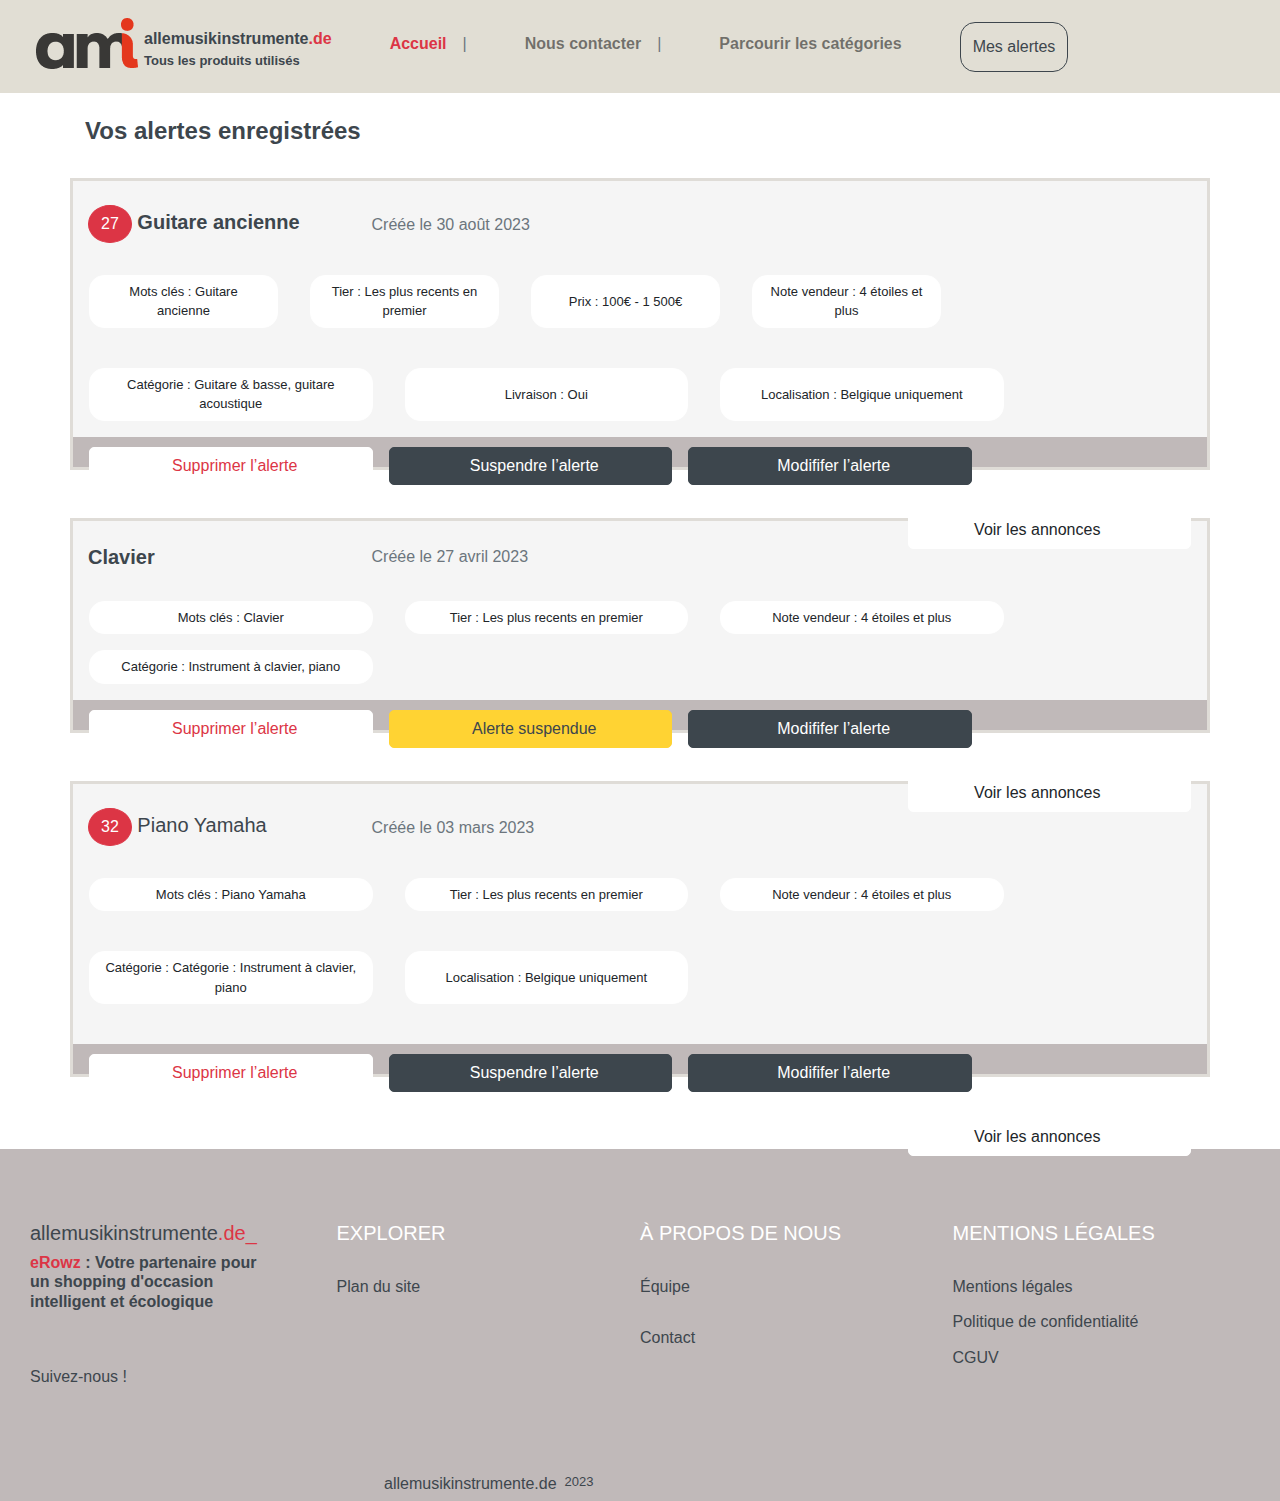
==== commit bd694c4b: "add alert files" ====
--- a/alerts.html
+++ b/alerts.html
@@ -9,69 +9,69 @@
     </head>
     <body class="alert-body">
       <nav class="navbar navbar-expand-lg navbar-light main-nav">
-          <a class="navbar-brand"><img src="assets\images\logo.png"></a>
-         <button class="navbar-toggler" type="button" data-toggle="collapse" data-target="#navbarTogglerDemo01" aria-controls="navbarTogglerDemo01" aria-expanded="false" aria-label="Toggle navigation">
-            <span class="fa fa-square"></span>
-          </button>          
-          <div class="collapse navbar-collapse" id="navbarTogglerDemo01">
-          <ul class="navbar-nav mr-auto mt-2 mt-lg-0">
-              <li class="nav-item brand-name">
-          <a class="nav-link text-dark text-Lfont brandy-name" href="#">allemusikinstrumente<span class="text-danger">.de</span></a>
-          <a class="nav-link text-dark text-sm quote">Tous les produits utilisés</a>
-              </li>
-              <li class="nav-item">
-               <a class="nav-link text-danger" href="#">Accueil</a>
-                    </li> 
-               <span class="vertical-bar">&vert;</span>
-           <li class="nav-item">
-                <a class="nav-link" href="#">Nous contacter</a>
-                    </li>
-                   <span class="vertical-bar">&vert;</span>
-      
-          <li class="nav-item">
-                 <a class="nav-link"  href="#">Parcourir les catégories</a>
-           </li>
-           <li class="nav-item text-Lfont"><button class="btn btn-outline-dark btn-bd-ra btn-nav"><i class="fa fa-bell"></i> Mes alertes</button></li>  
-           <li class="nav-item">
-               <a class="nav-link text-Lfont"><span class="fa fa-search"></span></a>
-           </li>
-           <li class="nav-item">
-            <a class="nav-link"><span class="fa fa-ring"></span></a>
-        </li> 
-           </ul>
-           </div>        
-        </nav>
+        <a class="navbar-brand"><img src="assets\images\logo.png"></a>
+        <button class="btn btn-outline-dark ml-auto mr-2 no-display"><span class="fa-regular fa-bell text-light"></span></button>
+        <button type="button" class="navbar-toggler" data-toggle="collapse" data-target="#navbarCollapse">
+          <span class="fa fa-square"></span>
+        </button>  
+        <div class="collapse navbar-collapse justify-content-between" id="navbarCollapse">
+        <ul class="navbar-nav mr-auto mt-2 mt-lg-0">
+            <li class="nav-item brand-name">
+        <a class="nav-link text-dark text-Lfont brandy-name" href="#">allemusikinstrumente<span class="text-danger">.de</span></a>
+        <a class="nav-link text-dark text-sm quote">Tous les produits utilisés</a>
+            </li>
+            <li class="nav-item">
+             <a class="nav-link text-danger" href="#">Accueil</a>
+                  </li> 
+             <span class="vertical-bar">&vert;</span>
+         <li class="nav-item">
+              <a class="nav-link" href="#">Nous contacter</a>
+                  </li>
+                 <span class="vertical-bar">&vert;</span>
+    
+        <li class="nav-item">
+               <a class="nav-link"  href="#">Parcourir les catégories</a>
+         </li>
+         <li class="nav-item text-Lfont"><button class="btn btn-outline-dark btn-bd-ra btn-nav"><i class="fa-regular fa-bell"></i> Mes alertes</button></li>  
+         <li class="nav-item">
+             <a class="nav-link text-Lfont"><span class="fa fa-search"></span></a>
+         </li>
+         <li class="nav-item">
+          <a class="nav-link"><span class="fa fa-ring"></span></a>
+      </li> 
+         </ul>
+         </div>        
+      </nav>
   <br>
     <div class="display-flex container">
          <h4 class="alert-head text-Lfont">Vos alertes enregistrées</h4>
-         <button class="btn btn-danger btn-head"><span class="fa fa-bell"></span><span class="bell-text"> Créer une alerte</span></button>
+         <button class="ml-auto btn-head"><span class="fa-regular fa-bell"></span><span><span class="btn-d-al pl-2 text-light">Créer une alerte</span></span></button>
     </div>
     <br>
     <div class="div-alert container">
       <br>
        <div class="row">
-          <h5 class="text-Lfont col-md-6"><span class="btn btn-danger num">27</span> Guitare ancienne</h5>
-          <h6 class="col-md-6">Créée le 30 août 2023</h6>
+          <h5 class="text-Lfont col-md-3"><span class="btn btn-danger num">27</span> Guitare ancienne</h5>
+          <span class="col-md-4 alert-date pt-2">Créée le 30 août 2023</span>
        </div>
        <br>
        <div class="row">
-          <button class="col-lg-2 col-md-2 col-sm-2 col-12 mb-4 btn btn-light btn-bd-ra">Mots clés : Guitare ancienne</button>
-          <button class="col-lg-2 col-md-2 col-sm-2 col-12 mb-4 btn btn-light btn-bd-ra">Tier : Les plus recents en premier</button>
-          <button class="col-lg-2 col-md-2 col-sm-2 col-12 mb-4 btn btn-light btn-bd-ra">Prix : 100€ - 1 500€</button>
-          <button class="col-lg-2 col-md-2 col-sm-2 col-12 mb-4 btn btn-light btn-bd-ra">Note vendeur : 4 étoiles et plus</button>
+          <button class="col-lg-2 col-md-2 col-sm-2 col-12 mb-3 btn btn-light btn-bd-ra text-sm mr-3 ml-3 alert-main-btn">Mots clés : Guitare ancienne</button>
+          <button class="col-lg-2 col-md-2 col-sm-2 col-12 mb-3 btn btn-light btn-bd-ra text-sm mr-3 ml-3 alert-main-btn">Tier : Les plus recents en premier</button>
+          <button class="col-lg-2 col-md-2 col-sm-2 col-12 mb-3 btn btn-light btn-bd-ra text-sm mr-3 ml-3 alert-main-btn">Prix : 100€ - 1 500€</button>
+          <button class="col-lg-2 col-md-2 col-sm-2 col-12 mb-3 btn btn-light btn-bd-ra text-sm mr-3 ml-3 alert-main-btn">Note vendeur : 4 étoiles et plus</button>
        </div>
        <br>
        <div class="row">
-        <button class="col-md-3 btn btn-light btn-bd-ra">Catégorie : Guitare & basse, guitare acoustique</button>
-        <button class="col-md-3 btn btn-light btn-bd-ra">Livraison : Oui</button>
-        <button class="col-md-3 btn btn-light btn-bd-ra">Localisation : Belgique uniquement</button>
+        <button class="col-md-3 btn btn-light btn-bd-ra mb-3 text-sm mr-3 ml-3 alert-main-btn">Catégorie : Guitare & basse, guitare acoustique</button>
+        <button class="col-md-3 btn btn-light btn-bd-ra mb-3 text-sm mr-3 ml-3 alert-main-btn">Livraison : Oui</button>
+        <button class="col-md-3 btn btn-light btn-bd-ra mb-3 text-sm mr-3 ml-3 alert-main-btn">Localisation : Belgique uniquement</button>
        </div>
-       <br>
      <div class="row div-alert-down">
-        <button class="col-md-3 text-danger btn btn-light"><span class="fa fa-bell text-dark"></span> Supprimer l’alerte</button>
-        <button class="col-md-3 text-light btn btn-dark"><span class="fa fa-bell"></span> Suspendre l’alerte</button>
-        <button class="col-md-3 text-light btn btn-dark"><span class="fa fa-pen"></span> Modififer l’alerte</button>
-        <button class="col-md-3 btn-bd-ra btn-light btn"> Voir les annonces <span class="fa fa-right-arrow"></span></button>
+        <button class="col-md-3 text-danger btn btn-light mb-3 mr-3 ml-3"><span class="fa-regular fa-bell text-dark pr-2"></span> <span class="btn-d-al">Supprimer l’alerte</span></button>
+        <button class="col-md-3 text-light btn btn-dark mb-3"><span class="fa-regular fa-bell pr-2"></span><span class="btn-d-al"> Suspendre l’alerte</span></button>
+        <button class="col-md-3 text-light btn btn-dark mb-3 mr-3 ml-3"><span class="fa fa-pen pr-2"></span> <span class="btn-d-al">Modififer l’alerte</span></button>
+        <button class="col-md-3 btn-light btn mb-3 ml-auto mr-3"><span class="btn-d-al">Voir les annonces </span><span class="fa fa-greater-than pl-4"></span></button>
      </div>
     </div>
     <br>
@@ -79,70 +79,71 @@
     <div class="div-alert container">
       <br>
       <div class="row">
-         <h5 class="text-Lfont col-md-6">Clavier</h5>
-         <h6 class="col-md-6">Créée le 27 avril 2023</h6>
+         <h5 class="text-Lfont col-md-3">Clavier</h5>
+         <span class="col-md-4 alert-date">Créée le 27 avril 2023</span>
       </div>
       <br>
        <div class="row">
-         <button class="col-md-3 btn btn-light btn-bd-ra">Mots clés : Clavier</button>
-         <button class="col-md-3 btn btn-light btn-bd-ra">Tier : Les plus recents en premier</button>
-         <button class="col-md-3 btn btn-light btn-bd-ra">Note vendeur : 4 étoiles et plus</button>
-         <button class="col-md-3 btn btn-light btn-bd-ra">Catégorie : Instrument à clavier, piano</button>
+         <button class="col-md-3 btn btn-light btn-bd-ra mb-3 text-sm mr-3 ml-3 alert-main-btn">Mots clés : Clavier</button>
+         <button class="col-md-3 btn btn-light btn-bd-ra mb-3 text-sm mr-3 ml-3 alert-main-btn">Tier : Les plus recents en premier</button>
+         <button class="col-md-3 btn btn-light btn-bd-ra mb-3 text-sm mr-3 ml-3 alert-main-btn">Note vendeur : 4 étoiles et plus</button>
+         <button class="col-md-3 btn btn-light btn-bd-ra mb-3 text-sm mr-3 ml-3 alert-main-btn">Catégorie : Instrument à clavier, piano</button>
        </div>
-        <div class="row div-alert-down">
-         <button class="col-md-3 text-danger btn btn-light"><span class="fa fa-bell text-dark"></span> Supprimer l’alerte</button>
-         <button class="col-md-3 text-light btn btn-primary"><span class="fa fa-bell"></span> Alerte suspendue</button>
-         <button class="col-md-3 text-light btn btn-dark"><span class="fa fa-pen"></span> Modififer l’alerte</button>
-         <button class="col-md-3 btn-bd-ra btn-light btn"> Voir les annonces <span class="fa fa-right-arrow"></span></button>
-        </div>        
+       <div class="row div-alert-down">
+        <button class="col-md-3 text-danger btn btn-light mb-3 mr-3 ml-3"><span class="fa-regular fa-bell text-dark pr-2"></span> <span class="btn-d-al">Supprimer l’alerte</span></button>
+        <button class="col-md-3 text-light btn btn-primary mb-3"><span class="fa-regular fa-bell pr-2"></span><span class="btn-d-al"> Alerte suspendue</span></button>
+        <button class="col-md-3 text-light btn btn-dark mb-3 mr-3 ml-3"><span class="fa fa-pen pr-2"></span> <span class="btn-d-al">Modififer l’alerte</span></button>
+        <button class="col-md-3 btn-light btn mb-3 ml-auto mr-3"><span class="btn-d-al">Voir les annonces </span><span class="fa fa-greater-than pl-4"></span></button>
+     </div>     
     </div>
     <br><br>
     <div class="div-alert container">
       <br>
       <div class="row">
-        <h5 class="col-md-6"><span class="num btn btn-danger">32</span> Piano Yamaha</h5>
-        <h6 class="col-md-6">Créée le 03 mars 2023</h6>
+        <h5 class="col-md-3"><span class="num btn btn-danger">32</span> Piano Yamaha</h5>
+        <span class="col-md-4 alert-date pt-2">Créée le 03 mars 2023</span>
       </div>
        <br>
        <div class="row">
-         <button class="col-md-3 btn btn-light btn-bd-ra">Mots clés : Piano Yamaha</button>
-         <button class="col-md-3 btn btn-light btn-bd-ra">Tier : Les plus recents en premier</button>
-         <button class="col-md-3 btn btn-light btn-bd-ra">Note vendeur : 4 étoiles et plus</button>
+         <button class="col-md-3 btn btn-light btn-bd-ra mb-3 text-sm mr-3 ml-3 alert-main-btn">Mots clés : Piano Yamaha</button>
+         <button class="col-md-3 btn btn-light btn-bd-ra mb-3 text-sm mr-3 ml-3 alert-main-btn">Tier : Les plus recents en premier</button>
+         <button class="col-md-3 btn btn-light btn-bd-ra mb-3 text-sm mr-3 ml-3 alert-main-btn">Note vendeur : 4 étoiles et plus</button>
        </div>
        <br>
        <div class="row">
-         <button class="col-md-3 btn btn-light btn-bd-ra">Catégorie : Catégorie : Instrument à clavier, piano</button>
-         <button class="col-md-3 btn btn-light btn-bd-ra">Localisation : Belgique uniquement</button>
+         <button class="col-md-3 btn btn-light btn-bd-ra mb-3 text-sm mr-3 ml-3 alert-main-btn">Catégorie : Catégorie : Instrument à clavier, piano</button>
+         <button class="col-md-3 btn btn-light btn-bd-ra mb-3 text-sm mr-3 ml-3 alert-main-btn">Localisation : Belgique uniquement</button>
        </div>
        <br>
-        <div class="row div-alert-down">
-         <button class="col-md-3 text-danger btn btn-light"><span class="fa fa-bell text-dark"></span> Supprimer l’alerte</button>
-         <button class="col-md-3 text-light btn btn-dark"><span class="fa fa-bell"></span> Suspendre l’alerte</button>
-         <button class="col-md-3 text-light btn btn-dark"><span class="fa fa-pen"></span> Modififer l’alerte</button>
-         <button class="col-md-3 btn-bd-ra btn-light btn"> Voir les annonces <span class="fa fa-right-arrow"></span></button>
-        </div>     
+       <div class="row div-alert-down">
+        <button class="col-md-3 text-danger btn btn-light mb-3 mr-3 ml-3"><span class="fa-regular fa-bell text-dark pr-2"></span> <span class="btn-d-al">Supprimer l’alerte</span></button>
+        <button class="col-md-3 text-light btn btn-dark mb-3"><span class="fa-regular fa-bell pr-2"></span><span class="btn-d-al"> Suspendre l’alerte</span></button>
+        <button class="col-md-3 text-light btn btn-dark mb-3 mr-3 ml-3"><span class="fa fa-pen pr-2"></span> <span class="btn-d-al">Modififer l’alerte</span></button>
+        <button class="col-md-3 btn-light btn mb-3 ml-auto mr-3"><span class="btn-d-al">Voir les annonces </span><span class="fa fa-greater-than pl-4"></span></button>
+     </div>   
     </div>
     <br><br><br>
     <div class="footer">
       <br><br><br>
           <div class="row container-fluid">
-             <div class="col-md-3">
-                <h5 class="text-Lfont">allemusikinstrumente<span class="text-danger">.de_</span>
+             <div class="col-md-3 pr-4">
+                <h5 class="container">allemusikinstrumente<span class="text-danger">.de_</span>
                </h5>
-               <h6 class="text-Lfont"><span class="text-danger">eRowz </span>: Votre partenaire pour un shopping d'occasion intelligent et écologique
+               <h6 class="text-Lfont container"><span class="text-danger">eRowz </span>: Votre partenaire pour un shopping d'occasion intelligent et écologique
                </h6>
                  <br>
                  <br>
-              <h6>Suivez-nous !</h6>
+              <h6 class="container">Suivez-nous !</h6>
               <P></P>
-              <div class="display-flex">
-               <span class="fa fa-facebook"></span>
-               <span class="fa fa-instagram"></span>
-              <span class="fa fa-tiktok"></span>
-              <span class="fa fa-linkeden"></span>
+              <div class="display-flex container">
+                 <i class="fab fa-facebook-f text-dark pr-3 mb-4"></i>
+               <i class="fab fa-instagram text-dark pr-3 mb-4"></i>
+               <i class="fab fa-tiktok text-dark pr-3 mb-4"></i>
+               <i class="fab fa-linkedin-in text-dark pr-3 mb-4"></i>
             </div>
              </div>
-             <div class="col-md-3">
+             <p></p>
+             <div class="col-md-3 pl-4">
                 <h5 class="text-light">EXPLORER</h5>
                 <br>
                 <h6>Plan du site</h6>
@@ -164,6 +165,12 @@
                <h6>CGUV</h6>
              </div>
           </div>
-     </div>    
+          <br>
+          <br>
+          <div class="row div-center">
+              <h5 class="text-md">allemusikinstrumente.de</h5>
+              <h5 class="text-sm"><i class="fa fa-circle fa-xs pr-2"></i> 2023</h5>
+          </div>
+     </div>      
   </body>
   </html>--- a/assets/css/style.css
+++ b/assets/css/style.css
@@ -10223,6 +10223,7 @@
 
 .card-item{
     background-color: rgb(228, 223, 223);
+    margin:10px;
 }
 
 .card-item h5:nth-child(2){
@@ -10282,9 +10283,6 @@
     margin-bottom: 6% !important;
 }
 
-.v-footer .display-flex span{
-   
-}
 
 .footer .div-center h5:nth-child(1){
     padding-left: 30%;
@@ -10371,6 +10369,11 @@
       .dot-circle{
         margin-right: 4% !important;
       }
+      .card-item:not(img){
+        margin:auto auto;
+        border:5px solid #F5F5F5;
+      }
+      
 }
 
  @media(min-width:800px){
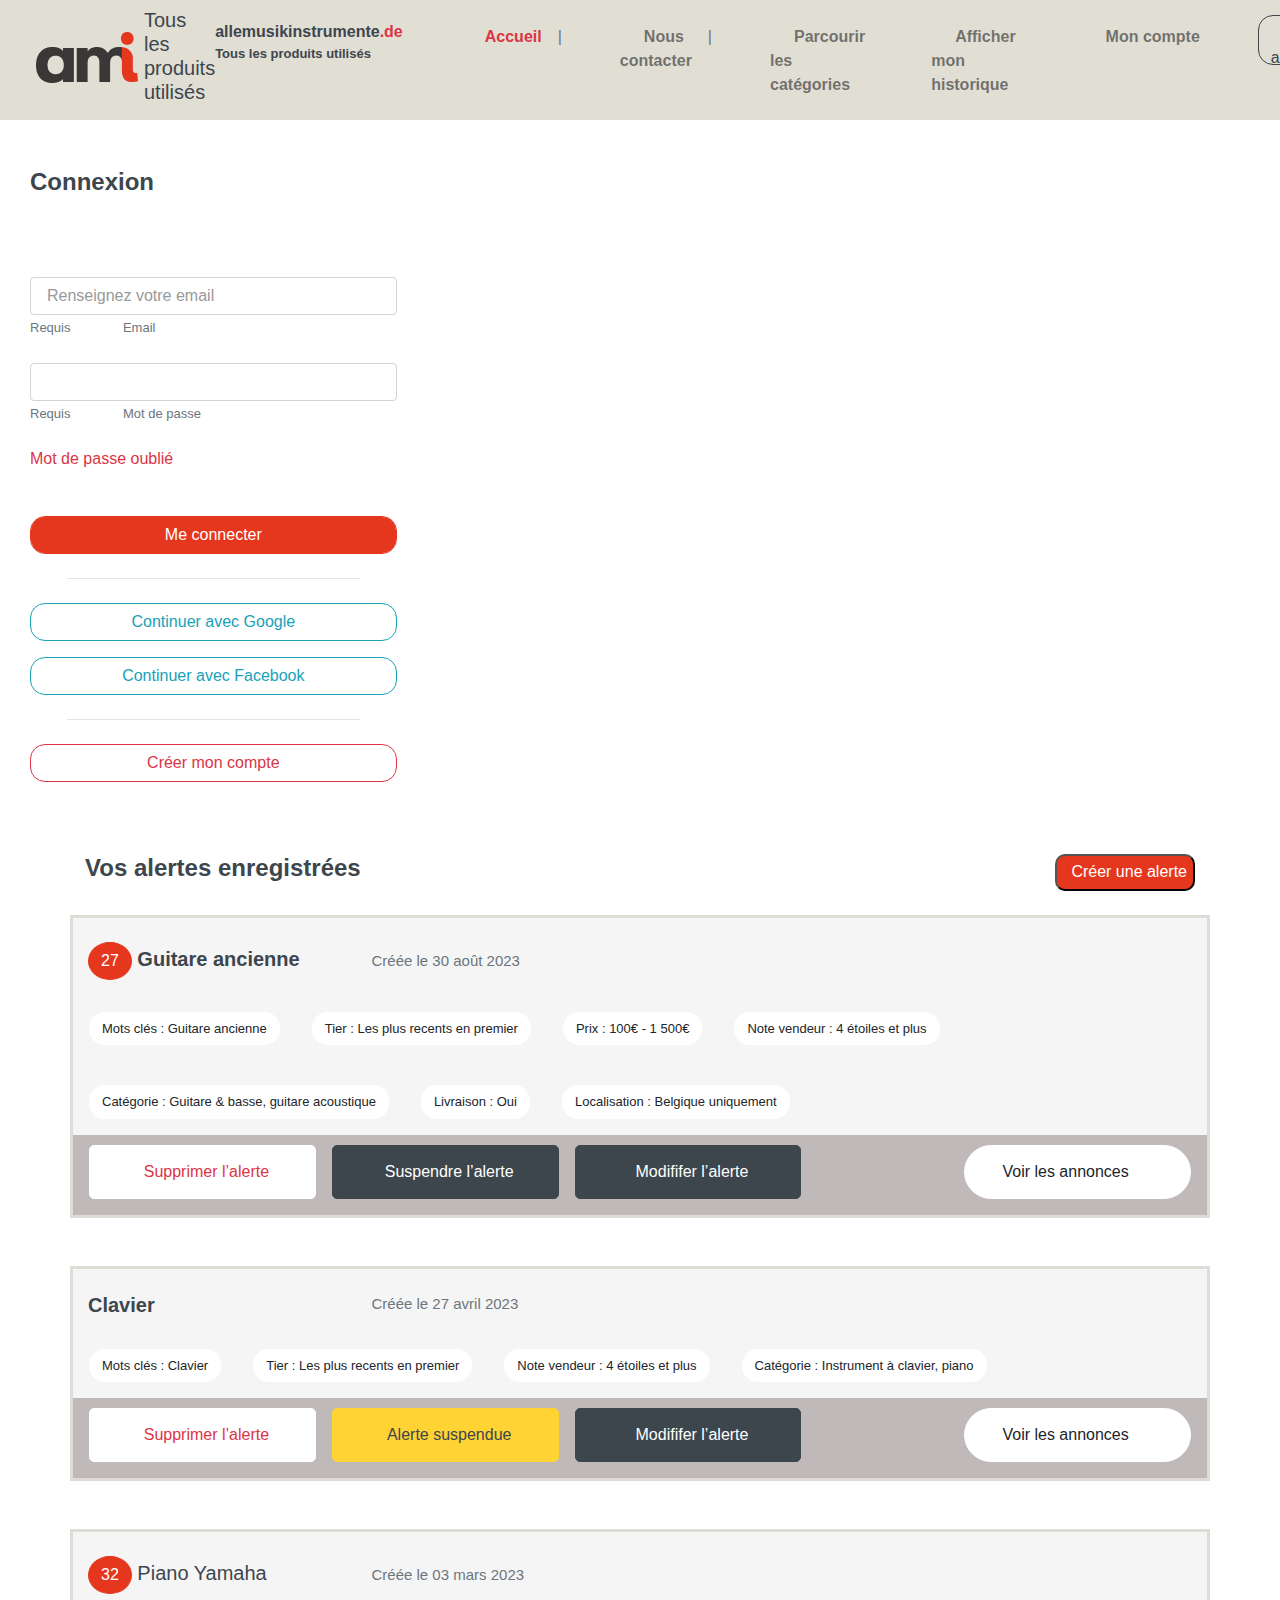
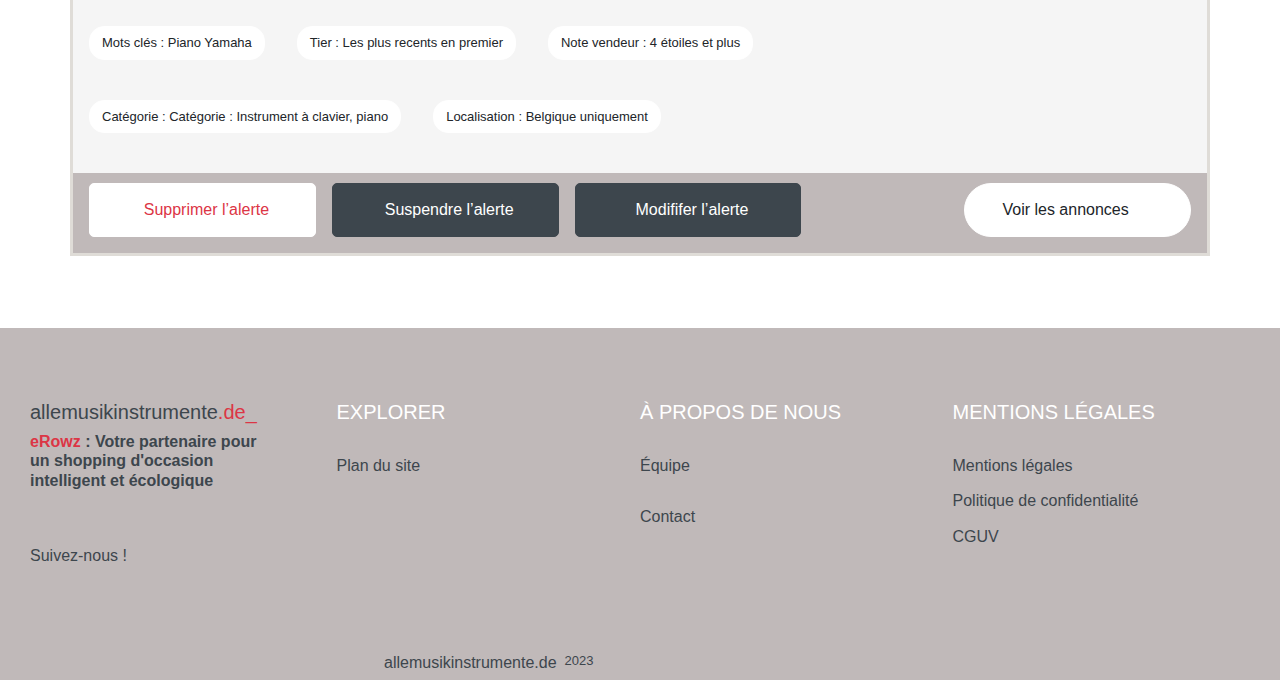
==== commit f9352a13: "update alerts" ====
--- a/alerts.html
+++ b/alerts.html
@@ -3,45 +3,95 @@
       <meta charset="utf-8">
       <meta name="viewport" content="width=device-width, initial-scale=1">
       <link rel="stylesheet" href="https://cdnjs.cloudflare.com/ajax/libs/font-awesome/6.4.2/css/all.min.css" integrity="sha512-z3gLpd7yknf1YoNbCzqRKc4qyor8gaKU1qmn+CShxbuBusANI9QpRohGBreCFkKxLhei6S9CQXFEbbKuqLg0DA==" crossorigin="anonymous" referrerpolicy="no-referrer" />
-      <link rel="stylesheet" href="assets/css/bootstrap.css">
-            <link rel="stylesheet" href="assets/css/style.css">
-      <title>Document</title>
+      <link rel="stylesheet" href="assets/css/style.css">
+      <title>alerts</title>
     </head>
     <body class="alert-body">
       <nav class="navbar navbar-expand-lg navbar-light main-nav">
         <a class="navbar-brand"><img src="assets\images\logo.png"></a>
+        <div class="quote-div"><h5 class="sa-menu quote-phone">Tous les produits utilisés</h5></div>
         <button class="btn btn-outline-dark ml-auto mr-2 no-display"><span class="fa-regular fa-bell text-light"></span></button>
         <button type="button" class="navbar-toggler" data-toggle="collapse" data-target="#navbarCollapse">
           <span class="fa fa-square"></span>
         </button>  
-        <div class="collapse navbar-collapse justify-content-between" id="navbarCollapse">
+        <div class="collapse navbar-collapse" id="navbarCollapse">
         <ul class="navbar-nav mr-auto mt-2 mt-lg-0">
             <li class="nav-item brand-name">
-        <a class="nav-link text-dark text-Lfont brandy-name" href="#">allemusikinstrumente<span class="text-danger">.de</span></a>
-        <a class="nav-link text-dark text-sm quote">Tous les produits utilisés</a>
+        <a class="nav-link text-dark text-Lfont brandy-name la-menu" href="#">allemusikinstrumente<span class="text-danger">.de</span></a>
+        <a class="nav-link text-dark text-sm quote la-menu">Tous les produits utilisés</a>
             </li>
             <li class="nav-item">
-             <a class="nav-link text-danger" href="#">Accueil</a>
-                  </li> 
-             <span class="vertical-bar">&vert;</span>
+             <a class="nav-link text-danger" href="#"><span class="phone-menu-icons fa fa-ring text-danger pr-4 sa-menu"></span>Accueil</a>
+                  </li>
+             <span class="vertical-bar la-menu">&vert;</span>
          <li class="nav-item">
-              <a class="nav-link" href="#">Nous contacter</a>
+              <a class="nav-link" href="#"><span class="phone-menu-icons fa-regular fa-circle fa-xs pr-4 sa-menu"></span>Nous contacter</a>
                   </li>
-                 <span class="vertical-bar">&vert;</span>
+                 <span class="vertical-bar la-menu">&vert;</span>
     
         <li class="nav-item">
-               <a class="nav-link"  href="#">Parcourir les catégories</a>
+               <a class="nav-link"  href="#"><span class="phone-menu-icons fa fa-square pr-4 sa-menu"></span>Parcourir les catégories</a>
          </li>
-         <li class="nav-item text-Lfont"><button class="btn btn-outline-dark btn-bd-ra btn-nav"><i class="fa-regular fa-bell"></i> Mes alertes</button></li>  
-         <li class="nav-item">
-             <a class="nav-link text-Lfont"><span class="fa fa-search"></span></a>
+         <li class="nav-item sa-menu">
+            <a class="nav-link"  href="#"><span class="phone-menu-icons fa fa-egg pr-4 text-danger"></span>Afficher mon historique</a>
+        </li>
+     <li class="nav-item dropdown sa-menu">
+      <a class="nav-link dropdown-toggle" href="#" id="navbarDropdown" role="button" data-toggle="dropdown" aria-haspopup="true" aria-expanded="false"><span class="phone-menu-icons fa-regular fa-circle pr-4 text-danger fa-xsm mb-4"></span>Mon compte
+      </a>
+      <div class="dropdown-menu" aria-labelledby="navbarDropdown">
+              <a class="dropdown-item" href="#"><span class="fa-regular fa-circle fa-xsm text-danger pr-4 mb-4"></span>Créer un compte</a>
+              <a class="dropdown-item open-connex"><span class="fa fa-arrow-left text-danger pr-4"></span>Me connecter</a>
+      </div>
+    </li>
+         <li class="nav-item text-Lfont la-menu"><button class="btn btn-outline-dark btn-bd-ra btn-nav"><i class="fa-regular fa-bell"></i> Mes alertes</button></li>  
+         <li class="nav-item la-menu">
+             <a class="nav-link text-Lfont"><span class="fa-regular fa-heart"></span></a>
          </li>
-         <li class="nav-item">
-          <a class="nav-link"><span class="fa fa-ring"></span></a>
-      </li> 
+         <li class="nav-item la-menu opn">
+          <a class="nav-link"><span class="fa fa-ring cursor-pointer openSidebar"></span></a>
+      </li>
+     <li class="nav-item dropdown la-menu opn">
+      <a class="nav-link dropdown-toggle" href="#" id="navbarDropdown" role="button" data-toggle="dropdown" aria-haspopup="true" aria-expanded="false"><span class="fa-regular fa-circle fa-xsm mb-4 pt-1"></span></a>
+      <div class="dropdown-menu" aria-labelledby="navbarDropdown">
+              <a class="dropdown-item" href="#"><span class="fa-regular fa-circle fa-xsm text-danger pr-4 mb-4"></span>Créer un compte</a>
+              <a class="dropdown-item open-connex"><span class="fa fa-arrow-left text-danger pr-4"></span>Me connecter</a>
+      </div>
+    </li>
          </ul>
          </div>        
       </nav>
+     <div class="connex-positon">
+      <div class="connexion col-md-4">
+         <div class="container">
+           <div class="display-flex mt-5 mb-5">
+              <h4 class="text-Lfont pr-8">Connexion</h4>
+              <span class="fa fa-times pl-5 pt-2 cursor-pointer close-connex"></span>
+           </div>
+           <br>
+           <div class="g-connex mb-4">
+            <input class="btn-lg mr-4 w-100 text-md form-control" placeholder="Renseignez votre email">
+            <span class="text-sm">Requis</span>
+            <span class="pl-5 fa fa-angle-down"></span>
+            <span class="text-sm">Email</span>
+          </div>
+          <div class="g-connex mb-4">
+            <input class="btn-lg mr-4 w-100 text-md form-control">
+            <span class="text-sm">Requis</span>
+            <span class="pl-5 fa fa-angle-down"></span>
+            <span class="text-sm">Mot de passe</span>
+          </div>
+          <h5 class="text-danger mb-5 text-md">Mot de passe oublié</h5>
+          <button class="mb-4 form-control btn btn-danger btn-bd-ra">Me connecter</button>
+          <hr>
+          <br>
+          <button class="btn btn-outline-info form-control mb-3 btn-bd-ra">Continuer avec Google</button>
+          <button class="btn btn-outline-info form-control mb-4 btn-bd-ra">Continuer avec Facebook</button>
+          <hr>
+          <br>
+          <button class="btn btn-outline-danger form-control mb-5 btn-bd-ra">Créer mon compte</button>
+         </div>
+      </div>
+    </div>
   <br>
     <div class="display-flex container">
          <h4 class="alert-head text-Lfont">Vos alertes enregistrées</h4>
@@ -71,7 +121,7 @@
         <button class="col-md-3 text-danger btn btn-light mb-3 mr-3 ml-3"><span class="fa-regular fa-bell text-dark pr-2"></span> <span class="btn-d-al">Supprimer l’alerte</span></button>
         <button class="col-md-3 text-light btn btn-dark mb-3"><span class="fa-regular fa-bell pr-2"></span><span class="btn-d-al"> Suspendre l’alerte</span></button>
         <button class="col-md-3 text-light btn btn-dark mb-3 mr-3 ml-3"><span class="fa fa-pen pr-2"></span> <span class="btn-d-al">Modififer l’alerte</span></button>
-        <button class="col-md-3 btn-light btn mb-3 ml-auto mr-3"><span class="btn-d-al">Voir les annonces </span><span class="fa fa-greater-than pl-4"></span></button>
+        <button class="col-md-3 btn-light btn mb-3 ml-auto mr-3"><span class="btn-d-al">Voir les annonces </span><span class="fa fa-angle-right pl-4"></span></button>
      </div>
     </div>
     <br>
@@ -93,7 +143,7 @@
         <button class="col-md-3 text-danger btn btn-light mb-3 mr-3 ml-3"><span class="fa-regular fa-bell text-dark pr-2"></span> <span class="btn-d-al">Supprimer l’alerte</span></button>
         <button class="col-md-3 text-light btn btn-primary mb-3"><span class="fa-regular fa-bell pr-2"></span><span class="btn-d-al"> Alerte suspendue</span></button>
         <button class="col-md-3 text-light btn btn-dark mb-3 mr-3 ml-3"><span class="fa fa-pen pr-2"></span> <span class="btn-d-al">Modififer l’alerte</span></button>
-        <button class="col-md-3 btn-light btn mb-3 ml-auto mr-3"><span class="btn-d-al">Voir les annonces </span><span class="fa fa-greater-than pl-4"></span></button>
+        <button class="col-md-3 btn-light btn mb-3 ml-auto mr-3"><span class="btn-d-al">Voir les annonces </span><span class="fa fa-angle-right pl-4"></span></button>
      </div>     
     </div>
     <br><br>
@@ -119,7 +169,7 @@
         <button class="col-md-3 text-danger btn btn-light mb-3 mr-3 ml-3"><span class="fa-regular fa-bell text-dark pr-2"></span> <span class="btn-d-al">Supprimer l’alerte</span></button>
         <button class="col-md-3 text-light btn btn-dark mb-3"><span class="fa-regular fa-bell pr-2"></span><span class="btn-d-al"> Suspendre l’alerte</span></button>
         <button class="col-md-3 text-light btn btn-dark mb-3 mr-3 ml-3"><span class="fa fa-pen pr-2"></span> <span class="btn-d-al">Modififer l’alerte</span></button>
-        <button class="col-md-3 btn-light btn mb-3 ml-auto mr-3"><span class="btn-d-al">Voir les annonces </span><span class="fa fa-greater-than pl-4"></span></button>
+        <button class="col-md-3 btn-light btn mb-3 ml-auto mr-3"><span class="btn-d-al">Voir les annonces </span><span class="fa fa-angle-right pl-4"></span></button>
      </div>   
     </div>
     <br><br><br>
@@ -171,6 +221,10 @@
               <h5 class="text-md">allemusikinstrumente.de</h5>
               <h5 class="text-sm"><i class="fa fa-circle fa-xs pr-2"></i> 2023</h5>
           </div>
-     </div>      
+     </div>
+     <script src="https://code.jquery.com/jquery-3.4.1.min.js"></script>
+     <script src="https://stackpath.bootstrapcdn.com/bootstrap/4.4.1/js/bootstrap.bundle.min.js"></script>
+      <script src="https://cdn.jsdelivr.net/npm/@popperjs/core@2.0.7/dist/umd/popper.min.js"></script>
+     <script src="assets/js/main.js"></script>    
   </body>
   </html>--- a/assets/css/style.css
+++ b/assets/css/style.css
@@ -2607,8 +2607,8 @@
   
   .btn-danger {
     color: #fff;
-    background-color: #dc3545;
-    border-color: #dc3545;
+    background-color: #E5371E;
+    border-color: #E5371E;
   }
   
   .btn-danger:hover {
@@ -10008,6 +10008,13 @@
     position: relative;
 }
 
+.search-inp::placeholder{
+   padding-left: 40px !important;
+}
+
+.search-inp::-moz-placeholder{
+  padding-left: 40px !important;
+}
 
 .search-inp {
     margin: 0px;
@@ -10127,13 +10134,23 @@
 
 .div-alert-down{
     background-color: rgb(192, 185, 185);
-    height:30px;
+    height:80px;
+}
+
+.alert-main-btn{
+   max-width: fit-content;
+   white-space: nowrap;
 }
 
 .div-alert-down button{
   margin-top: 10px;
   border-radius: 5px;
-  width: 50px !important;
+  max-width: 20% !important;
+}
+
+.alert-date{
+ padding-right: auto !important;
+ font-size: 15px;
 }
 
 .alert-body{
@@ -10146,11 +10163,18 @@
 
 .num{
   border-radius: 50%;
+}
+
+.div-alert-down button:nth-child(4){
+  border-radius: 30px;
 }
 
 .btn-head{
     margin-left: 56%;
     border-radius: 10px;
+    display: block !important;
+    background-color: #E5371E !important;
+    border-radius: 10px !important;
 }
 
 .vertical-bar{
@@ -10236,7 +10260,7 @@
    padding-left: 10px;
 }
 
-.display-flex button{
+.in-arr-btn{
      display: flex;
      border:none;
      margin-left: 30%;
@@ -10298,7 +10322,7 @@
 }
 
 .dot-circle{
-    margin-right:11% !important;
+    margin-right:15% !important;
 }
 
 .dot-circle .fa-circle{
@@ -10338,6 +10362,16 @@
      top: 10px !important;
 }
 
+.input-container .fa-circle{
+   position: absolute;
+   left:25px;
+   top: 17px;
+}
+
+.cat-respon-phone{
+  display: none;
+}
+
 @media(max-width: 768px){
     .home-nav{
         margin-bottom: 100px;
@@ -10347,7 +10381,7 @@
         margin-right:auto !important;
     }
 
-    div div div h6 .vertical-bar{
+   .ii-footer div div h6 .vertical-bar{
         display: none;
     }
     .cont-btn{
@@ -10373,11 +10407,75 @@
         margin:auto auto;
         border:5px solid #F5F5F5;
       }
+
+      .side-imgs{
+        display: none;
+      }
       
-}
-
- @media(min-width:800px){
-    
+      div.simi-cont div.simi-items div.col-lg-2:not(:first-child){
+         display: none !important;
+      }
+      .btn-d-al{
+        display: none;
+      }
+
+      .div-alert-down button:nth-child(4){
+        border-radius: 50%;
+        .fa-greater-than{
+          padding-right: 10px!important;
+          font-size: larger;
+          font-weight: 700;
+        }
+      }
+
+      .dot-circle{
+        padding-right: 5% !important;
+      }
+
+      .detail-down-si .row div button{
+        margin-left:5% !important;
+        max-width: 400px !important;
+     } 
+     
+     .de-img img{
+      max-width: 100% !important;
+      max-height: 100%;
+      margin-bottom: 0;
+    }
+
+    #largermic-img{
+      max-width: 100% !important;
+    }
+
+    .input-container h5{
+       top: 55px;
+       right:50px;
+    }
+
+   .cat-btns{
+      display: none !important;
+    }
+    .cat-respon{
+      display:none;
+    }
+
+}
+
+ @media(min-width:768px){
+    .down-imgs{
+      display: none;
+    }
+
+    .next-fas{
+      display: none !important;
+    }
+    .cat-btns-phone{
+       display:none;  
+  }  
+   .ca-res-ph-pa{
+    display:none !important;
+   }
+
  }
 
 .text-mdfont{
@@ -10386,9 +10484,193 @@
 
 .la-card-item{
     background-color: #e63619; 
+}
+
+.next-fas div.display-flex button{
+  background-color: #F3D3D8;
 }
 
 .card-item-last h5{
   padding-left: 9px !important;
   color: white;
+}
+
+.simi-items div.col-lg-2{
+  background-color: whitesmoke;
+  border:5px solid whitesmoke;
+  margin:auto auto;
+}
+
+.detail-down-si{
+  background-color: whitesmoke;
+}
+
+.detail-down-si .row h5 span.fa{
+   background-color: white;
+   border-radius: 50%;
+   text-align: center;
+   margin-right: 5px;
+   width: 30px;
+}
+
+.detail-down-si .row div button{
+   min-width: 160px;
+   border-radius: 5px;
+} 
+
+.side-imgs{
+  height: 60% !important;
+  max-width: 6rem !important;
+}
+
+.img-border{
+ width: 100%;
+}
+
+.down-imgs .img-border{
+  margin: auto auto;
+  width: 100px !important;
+}
+
+.de-img{
+  max-width: 160% !important;
+  max-height: 70%;
+  margin-bottom: 0;
+}
+
+.de-img img{
+  width: 150% !important;
+  height: 20em;
+  margin: 0 auto;
+}
+
+.g-cat-cont{
+  position: relative;
+  width: 40%;
+}
+
+.g-cat-cont button{
+  height: 50px;
+  width: 300px;
+}
+
+.g-cat-cont span.text-sm{
+  position: absolute;
+  top:2px;
+  left:18px;
+}
+
+.cat-btns button.mr-4{
+  border:none;
+  min-width:11%;
+  background-color: whitesmoke;
+}
+
+.cat-btns button:nth-child(7){
+    border-radius: 10px;
+    width: 70px;
+    margin-left: 50px;
+}
+
+.next-las button{
+  border-radius: 8px;
+  .fa-greater-than{
+    font-size: 13px;
+  }
+}
+
+.next-las h5:nth-child(1){
+  border-bottom: 3px solid rgba(255 ,0 , 0 ,0.5);
+}
+
+.cat-btns-phone button:nth-child(1){
+  min-width: 300px;
+}
+
+.cat-btns-phone button:nth-child(3){
+  width: 50px;
+  border-radius: 10px;
+}
+
+.cat-items{
+  background-color: whitesmoke;
+  border: 8px solid white;
+  z-index: 1;
+}
+
+.cat-btns-phone button{
+  border: none;
+}
+
+.cat-respon-phone{
+  background-color: white;
+  z-index: 2000;
+  border: 2px solid white;
+  position: absolute;
+  top:50px;
+  width: 90%;
+  margin-left: 5%;
+}
+
+.ca-res-ph-pa{
+  position:relative;
+}
+
+.cat-respon-phone button:not(.btn){
+   border: none;
+   font-size: medium;
+}
+
+button.toggle-cat-respon{
+   height: 45px;
+   background-color: whitesomke !important;
+   border-radius: 10px !important;
+}
+
+.btn-curve{
+  border-radius: 30px;
+}
+
+.pr-8{
+  padding-right: 50%;
+}
+
+.pr-7{
+  padding-right: 70px;
+}
+
+.pl-10{
+  padding-left: 95%;
+}
+
+.cursor-pointer{
+  cursor: pointer;
+}
+
+.btn-li-danger{
+  background-color: rgba(255, 150, 150,0.4);
+  color: red;
+
+}
+.btn-li-danger:hover{
+    background-color: rgba(255, 120, 120,0.4);
+  }
+
+.bg-pink{
+  background-color: #F3D3D8;
+}
+
+.b-red-div{
+  background-color: #a71d2a;
+  height: fit-content;
+  margin-top: 50px;
+  border:20px solid #DC3545;
+}
+
+.b-pink-div{
+  background-color: #F3a3D8;
+  height: fit-content;
+  margin-top: 50px;
+  border:20px solid #F3D3D8;
+  margin-bottom: 30px;
 }